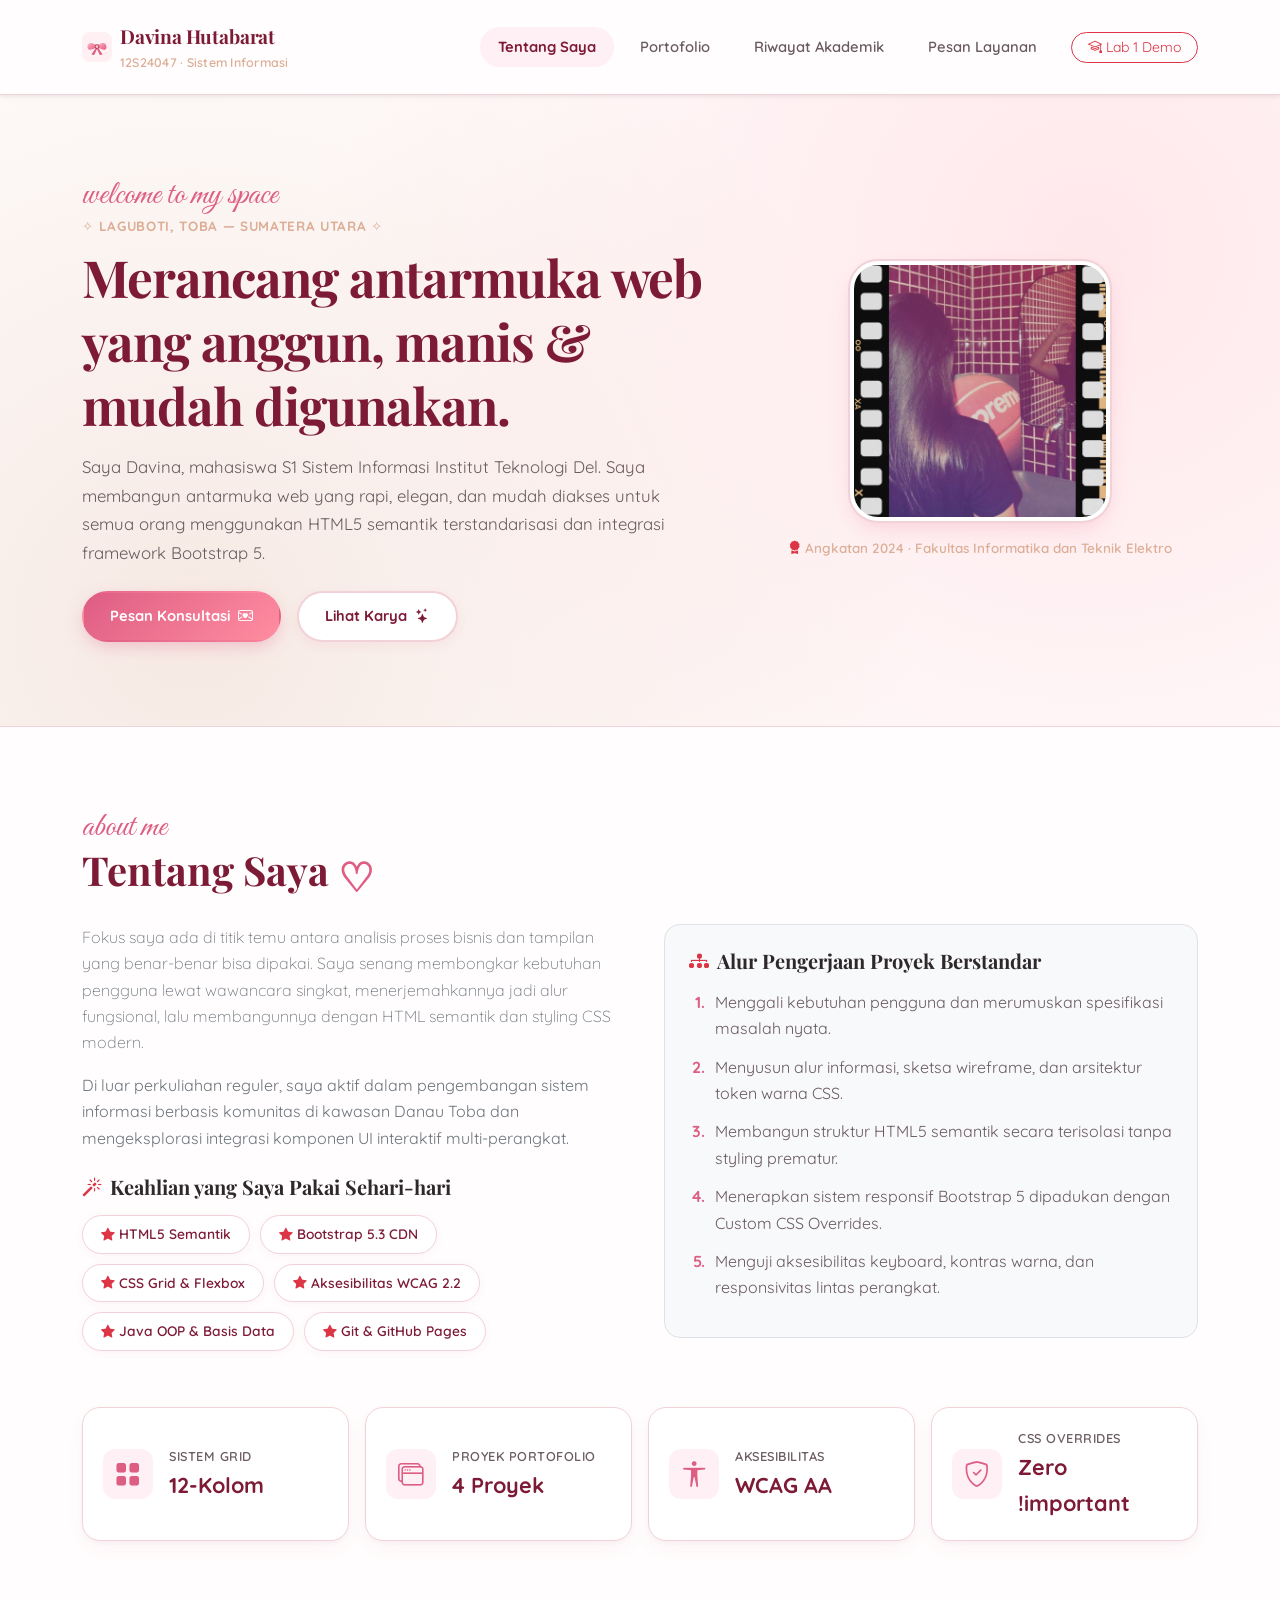
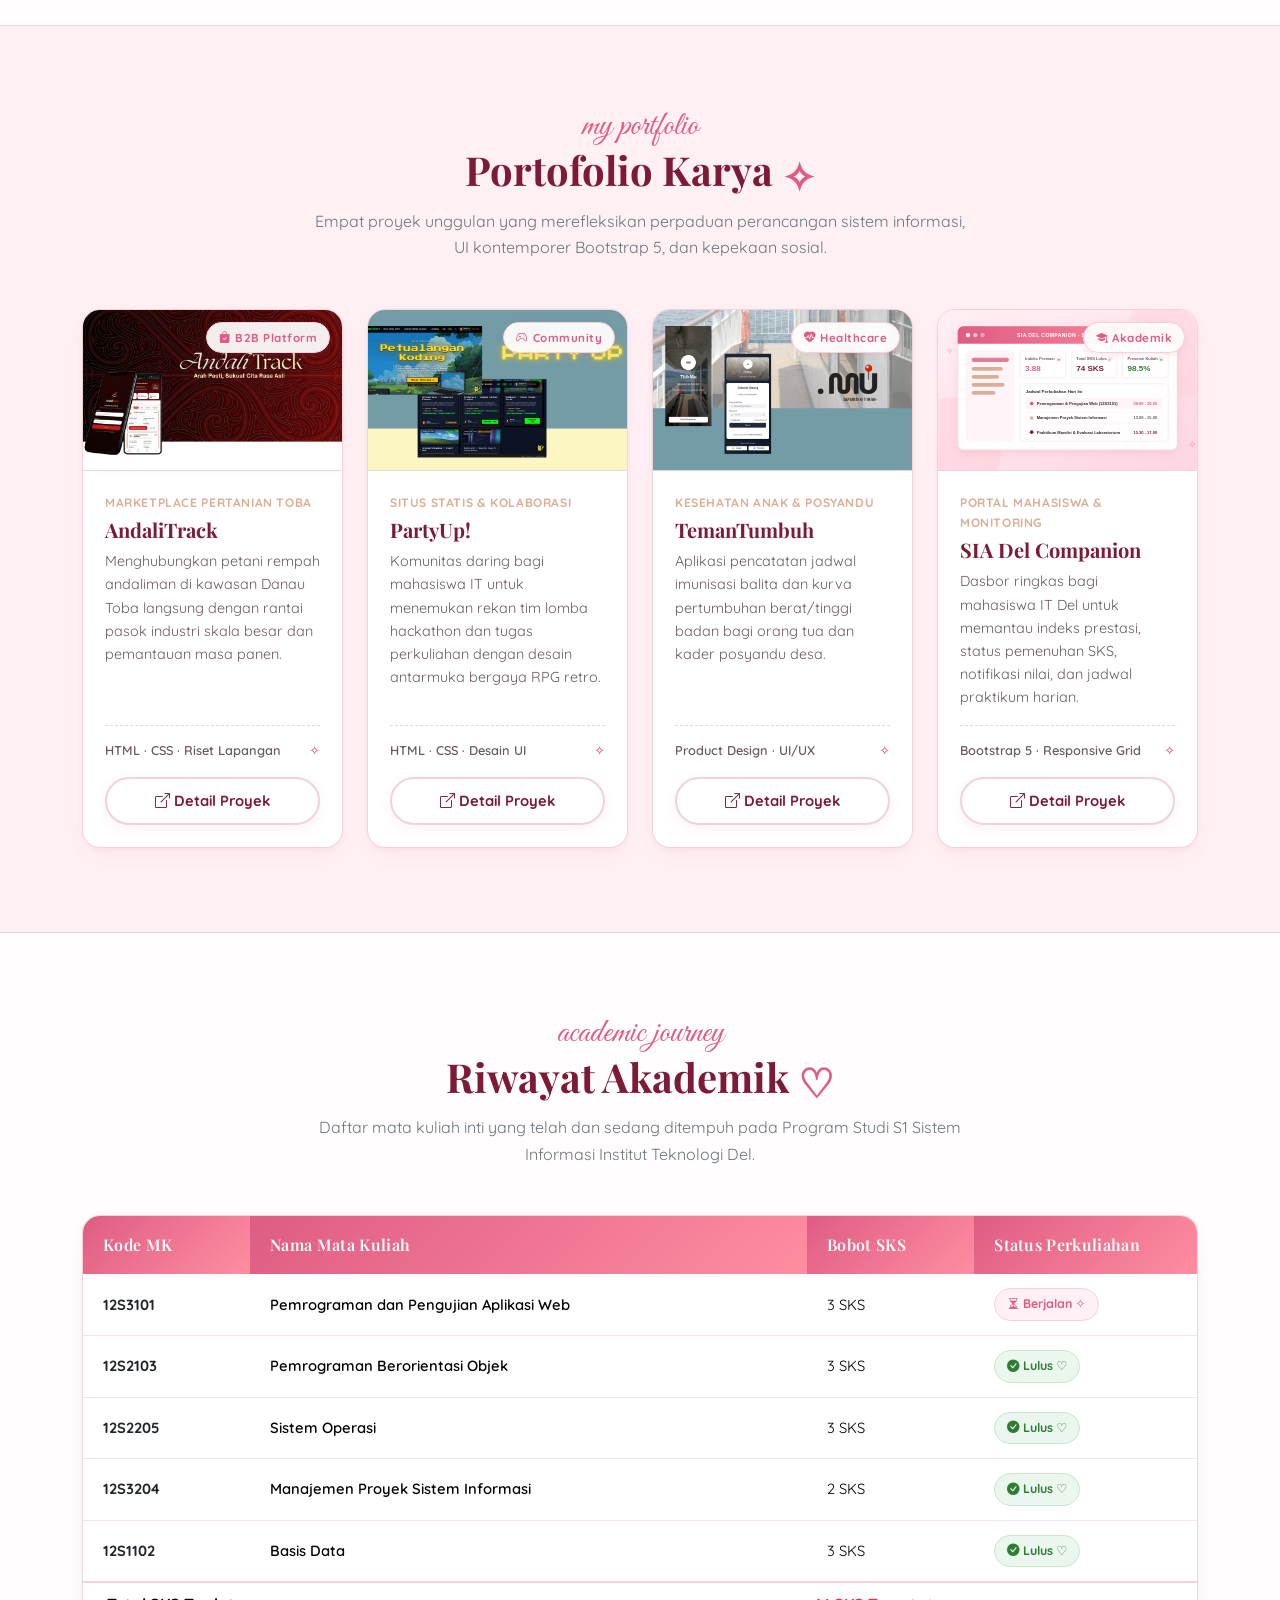
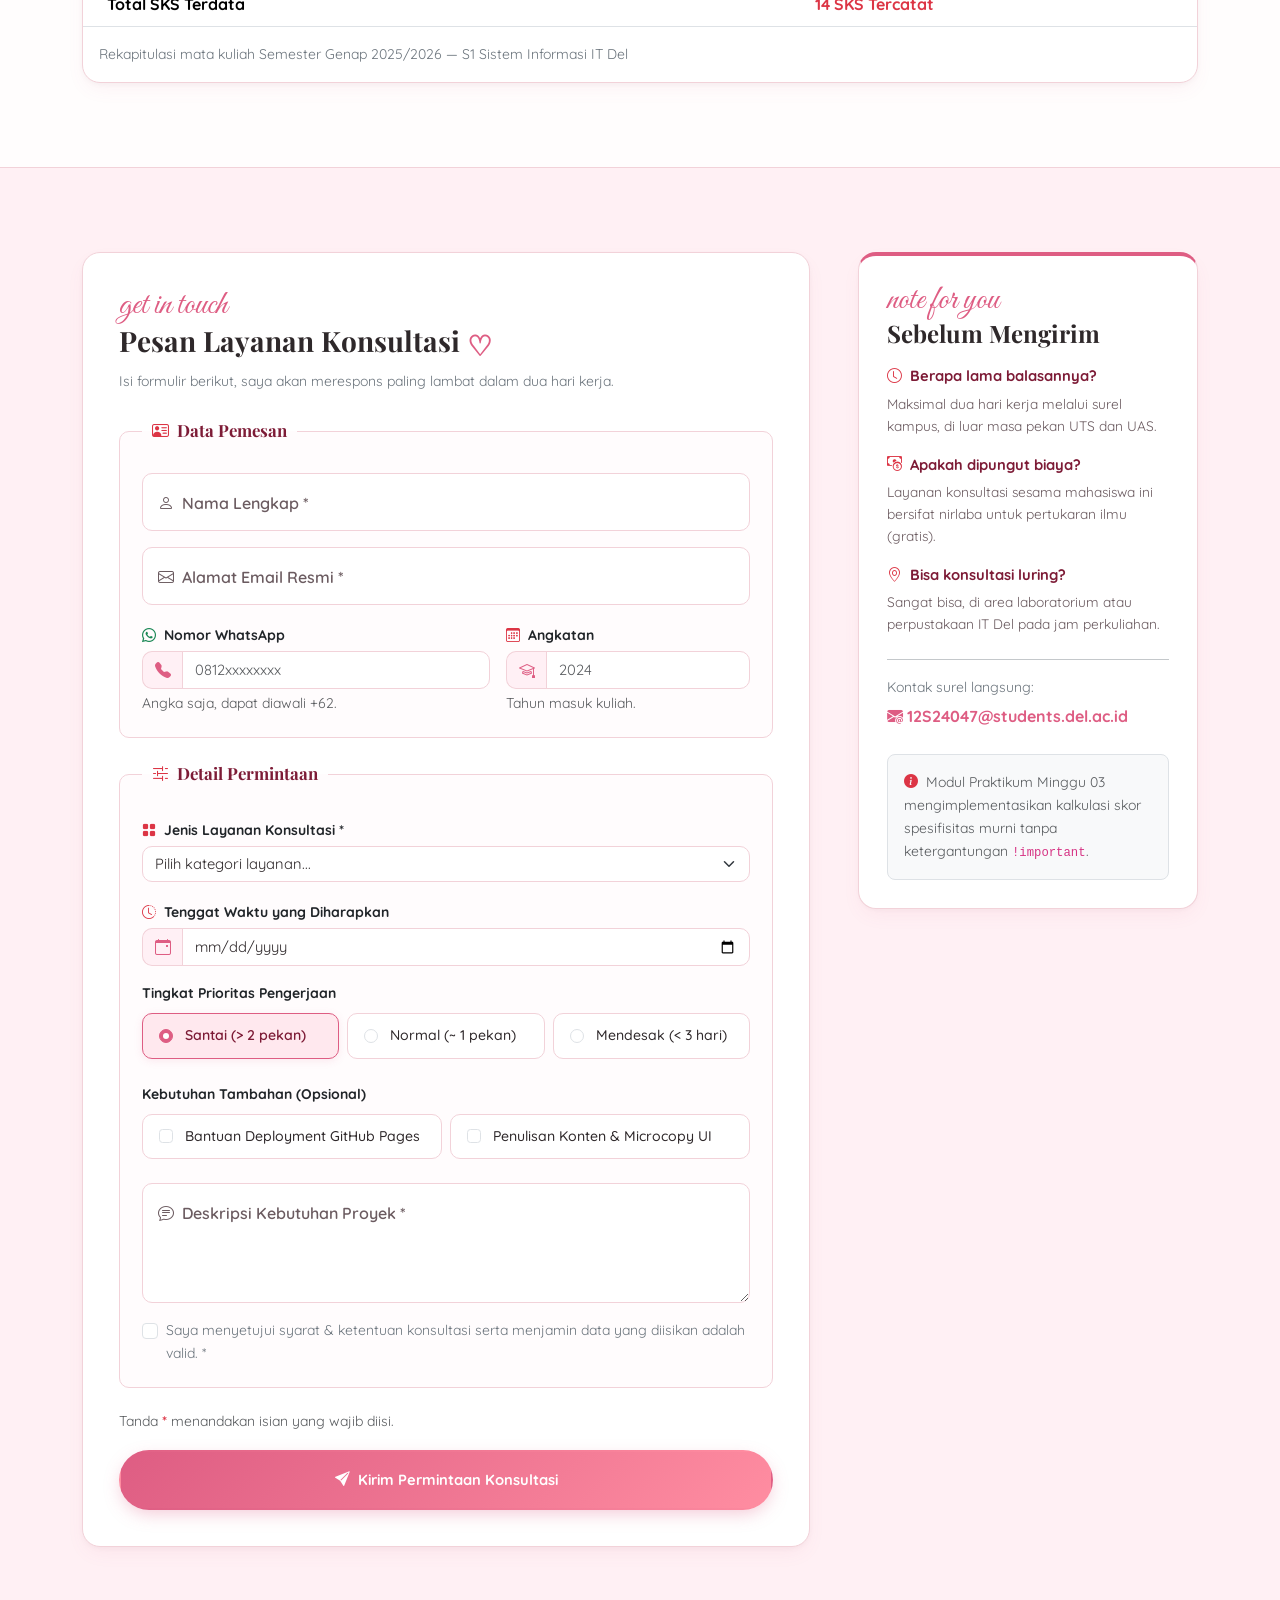
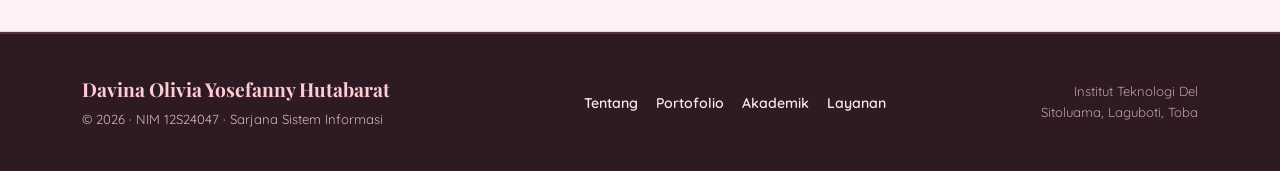
==== index.html @ fd85eb51 "feat(week3): refactor portfolio to bootstrap 5 grid and modern components" ====
<!DOCTYPE html>
<html lang="id">
<head>
  <meta charset="UTF-8">
  <meta name="viewport" content="width=device-width, initial-scale=1.0">
  <meta name="description" content="Portofolio akademik dan layanan konsultasi web Davina Olivia Yosefanny Hutabarat, mahasiswa S1 Sistem Informasi Institut Teknologi Del.">
  <title>Davina Hutabarat — Portofolio Sistem Informasi IT Del</title>
  
  <!-- Favicon -->
  <link rel="icon" type="image/svg+xml" href="assets/pita.svg">
  
  <!-- Google Fonts: Great Vibes, Playfair Display, Quicksand -->
  <link rel="preconnect" href="https://fonts.googleapis.com">
  <link rel="preconnect" href="https://fonts.gstatic.com" crossorigin>
  <link href="https://fonts.googleapis.com/css2?family=Great+Vibes&family=Playfair+Display:ital,wght@0,400..800;1,400..800&family=Quicksand:wght@400;500;600;700&display=swap" rel="stylesheet">
  
  <!-- 1. Bootstrap 5.3.3 CDN CSS (Fondasi Framework) -->
  <link href="https://cdn.jsdelivr.net/npm/bootstrap@5.3.3/dist/css/bootstrap.min.css" rel="stylesheet" integrity="sha384-QWTKZyjpPEjISv5WaRU9OFeRpok6YctnYmDr5pNlyT2bRjXh0JMhjY6hW+ALEwIH" crossorigin="anonymous">
  
  <!-- 2. Bootstrap Icons v1.11.3 CDN -->
  <link rel="stylesheet" href="https://cdn.jsdelivr.net/npm/bootstrap-icons@1.11.3/font/bootstrap-icons.min.css">
  
  <!-- 3. Custom CSS Overrides (Dimuat SETELAH Bootstrap sesuai spesifikasi teknis) -->
  <link rel="stylesheet" href="custom-style.css">
</head>

<body>
  <!-- Aksesibilitas: Skip to Content -->
  <a class="skip-link" href="#konten">Lompat ke konten utama</a>

  <!-- =========================================================
       HEADER + RESPONSIVE NAVBAR DENGAN TOGGLE COLLAPSE HAMBURGER
       ========================================================= -->
  <header class="sticky-top">
    <nav class="navbar navbar-expand-lg custom-navbar shadow-sm py-2 py-lg-3" aria-label="Navigasi utama">
      <div class="container">
        <!-- Brand Identity -->
        <a class="navbar-brand d-flex align-items-center gap-2" href="#konten">
          <img src="assets/pita.svg" alt="Pita logo" width="30" height="30" class="d-inline-block align-text-top">
          <span class="brand-text">
            <strong class="brand-title d-block">Davina Hutabarat</strong>
            <span class="brand-subtitle d-block">12S24047 · Sistem Informasi</span>
          </span>
        </a>

        <!-- Hamburger Toggle Button -->
        <button class="navbar-toggler custom-toggler border-0" type="button" 
                data-bs-toggle="collapse" data-bs-target="#mainNavbar" 
                aria-controls="mainNavbar" aria-expanded="false" 
                aria-label="Toggle navigasi menu">
          <span class="navbar-toggler-icon"></span>
        </button>

        <!-- Collapsible Menu -->
        <div class="collapse navbar-collapse" id="mainNavbar">
          <ul class="navbar-nav ms-auto gap-1 gap-lg-2 align-items-lg-center mt-3 mt-lg-0">
            <li class="nav-item">
              <a class="nav-link active" href="#tentang"><i class="bi bi-person-heart me-1 d-lg-none"></i>Tentang Saya</a>
            </li>
            <li class="nav-item">
              <a class="nav-link" href="#portofolio"><i class="bi bi-collection me-1 d-lg-none"></i>Portofolio</a>
            </li>
            <li class="nav-item">
              <a class="nav-link" href="#akademik"><i class="bi bi-journal-bookmark me-1 d-lg-none"></i>Riwayat Akademik</a>
            </li>
            <li class="nav-item">
              <a class="nav-link" href="#layanan"><i class="bi bi-chat-heart me-1 d-lg-none"></i>Pesan Layanan</a>
            </li>
            <li class="nav-item ms-lg-2 mt-2 mt-lg-0">
              <a class="btn btn-sm btn-outline-danger rounded-pill px-3" href="lab1_specificity.html">
                <i class="bi bi-mortarboard me-1"></i>Lab 1 Demo
              </a>
            </li>
          </ul>
        </div>
      </div>
    </nav>
  </header>

  <!-- Konten Utama Semantik -->
  <main id="konten">

    <!-- =========================================================
         HERO SECTION: MULTI-KOLOM RESPONSIF 12-KOLOM
         ========================================================= -->
    <section class="hero-section" aria-labelledby="hero-judul">
      <div class="container">
        <div class="row align-items-center g-4 g-lg-5">
          <!-- Kolom Teks Hero (7 Kolom Desktop) -->
          <div class="col-lg-7 order-2 order-lg-1">
            <div class="hero-kicker-wrap mb-2">
              <span class="section-script-kicker">welcome to my space</span>
              <p class="hero-kicker mb-0">✧ Laguboti, Toba — Sumatera Utara ✧</p>
            </div>
            <h1 id="hero-judul" class="hero-headline mt-2 mb-3">
              Merancang antarmuka web yang anggun, manis &amp; mudah digunakan.
            </h1>
            <p class="hero-lede mb-4">
              Saya Davina, mahasiswa S1 Sistem Informasi Institut Teknologi Del. Saya membangun antarmuka web yang rapi, elegan, dan mudah diakses untuk semua orang menggunakan HTML5 semantik terstandarisasi dan integrasi framework Bootstrap 5.
            </p>
            <div class="d-flex flex-wrap gap-3">
              <a class="btn-primary-custom" href="#layanan">
                <span>Pesan Konsultasi</span>
                <i class="bi bi-envelope-heart ms-2"></i>
              </a>
              <a class="btn-outline-custom" href="#portofolio">
                <span>Lihat Karya</span>
                <i class="bi bi-stars ms-2"></i>
              </a>
            </div>
          </div>

          <!-- Kolom Foto Profil Hero (5 Kolom Desktop) -->
          <div class="col-lg-5 order-1 order-lg-2 text-center">
            <figure class="hero-avatar-wrapper mb-0">
              <img src="assets/Foto-Profil.png" alt="Foto profil Davina Olivia Yosefanny Hutabarat" class="hero-avatar-img img-fluid" width="260" height="260">
              <figcaption class="hero-avatar-caption mt-3">
                <i class="bi bi-award-fill me-1 text-danger"></i>Angkatan 2024 · Fakultas Informatika dan Teknik Elektro
              </figcaption>
            </figure>
          </div>
        </div>
      </div>
    </section>

    <!-- =========================================================
         SECTION 1: TENTANG SAYA + METRIC CARDS LAB 1
         ========================================================= -->
    <section id="tentang" class="section-padding" aria-labelledby="judul-tentang">
      <div class="container">
        <div class="section-intro mb-4">
          <span class="section-script-kicker">about me</span>
          <h2 id="judul-tentang" class="display-6 fw-bold">Tentang Saya <span class="heart-accent" aria-hidden="true">♡</span></h2>
        </div>

        <div class="row g-4 g-lg-5">
          <div class="col-lg-6">
            <p class="lead fs-6 text-secondary mb-3">
              Fokus saya ada di titik temu antara analisis proses bisnis dan tampilan yang benar-benar bisa dipakai. Saya senang membongkar kebutuhan pengguna lewat wawancara singkat, menerjemahkannya jadi alur fungsional, lalu membangunnya dengan HTML semantik dan styling CSS modern.
            </p>
            <p class="text-secondary mb-4">
              Di luar perkuliahan reguler, saya aktif dalam pengembangan sistem informasi berbasis komunitas di kawasan Danau Toba dan mengeksplorasi integrasi komponen UI interaktif multi-perangkat.
            </p>

            <h3 class="h5 fw-bold mb-3"><i class="bi bi-magic me-2 text-danger"></i>Keahlian yang Saya Pakai Sehari-hari</h3>
            <ul class="skills-list">
              <li><i class="bi bi-star-fill me-1 text-danger"></i>HTML5 Semantik</li>
              <li><i class="bi bi-star-fill me-1 text-danger"></i>Bootstrap 5.3 CDN</li>
              <li><i class="bi bi-star-fill me-1 text-danger"></i>CSS Grid &amp; Flexbox</li>
              <li><i class="bi bi-star-fill me-1 text-danger"></i>Aksesibilitas WCAG 2.2</li>
              <li><i class="bi bi-star-fill me-1 text-danger"></i>Java OOP &amp; Basis Data</li>
              <li><i class="bi bi-star-fill me-1 text-danger"></i>Git &amp; GitHub Pages</li>
            </ul>
          </div>

          <div class="col-lg-6">
            <div class="p-4 rounded-4 bg-light border">
              <h3 class="h5 fw-bold mb-3"><i class="bi bi-diagram-3-fill me-2 text-danger"></i>Alur Pengerjaan Proyek Berstandar</h3>
              <ol class="workflow-list mb-0">
                <li>Menggali kebutuhan pengguna dan merumuskan spesifikasi masalah nyata.</li>
                <li>Menyusun alur informasi, sketsa wireframe, dan arsitektur token warna CSS.</li>
                <li>Membangun struktur HTML5 semantik secara terisolasi tanpa styling prematur.</li>
                <li>Menerapkan sistem responsif Bootstrap 5 dipadukan dengan Custom CSS Overrides.</li>
                <li>Menguji aksesibilitas keyboard, kontras warna, dan responsivitas lintas perangkat.</li>
              </ol>
            </div>
          </div>
        </div>

        <!-- Metric Cards (Hands-on Lab 1: Pseudo-Element ::before & CSS Variables) -->
        <div class="row row-cols-1 row-cols-sm-2 row-cols-lg-4 g-3 mt-4">
          <div class="col">
            <div class="metric-card-box">
              <div class="metric-icon-wrap"><i class="bi bi-grid-fill"></i></div>
              <div class="metric-card-content">
                <span class="metric-card-label">Sistem Grid</span>
                <strong class="metric-card-value">12-Kolom</strong>
              </div>
            </div>
          </div>
          <div class="col">
            <div class="metric-card-box">
              <div class="metric-icon-wrap"><i class="bi bi-window-stack"></i></div>
              <div class="metric-card-content">
                <span class="metric-card-label">Proyek Portofolio</span>
                <strong class="metric-card-value">4 Proyek</strong>
              </div>
            </div>
          </div>
          <div class="col">
            <div class="metric-card-box">
              <div class="metric-icon-wrap"><i class="bi bi-universal-access"></i></div>
              <div class="metric-card-content">
                <span class="metric-card-label">Aksesibilitas</span>
                <strong class="metric-card-value">WCAG AA</strong>
              </div>
            </div>
          </div>
          <div class="col">
            <div class="metric-card-box">
              <div class="metric-icon-wrap"><i class="bi bi-shield-check"></i></div>
              <div class="metric-card-content">
                <span class="metric-card-label">CSS Overrides</span>
                <strong class="metric-card-value">Zero !important</strong>
              </div>
            </div>
          </div>
        </div>

      </div>
    </section>

    <!-- =========================================================
         SECTION 2: GRID PORTOFOLIO RESPONSIF (4 KARTU + MODAL DIALOG)
         Grid: row-cols-1 row-cols-md-2 row-cols-lg-3 g-4 (ditambah row-cols-xl-4)
         ========================================================= -->
    <section id="portofolio" class="section-padding bg-alt-section" aria-labelledby="judul-portofolio">
      <div class="container">
        <div class="section-intro text-center mb-5">
          <span class="section-script-kicker">my portfolio</span>
          <h2 id="judul-portofolio" class="display-6 fw-bold">Portofolio Karya <span class="sparkle-accent" aria-hidden="true">✧</span></h2>
          <p class="text-secondary mx-auto" style="max-width: 650px;">
            Empat proyek unggulan yang merefleksikan perpaduan perancangan sistem informasi, UI kontemporer Bootstrap 5, dan kepekaan sosial.
          </p>
        </div>

        <!-- Grid Responsif 4 Kartu Proyek -->
        <div class="row row-cols-1 row-cols-md-2 row-cols-lg-3 row-cols-xl-4 g-4">
          
          <!-- Kartu 1: AndaliTrack -->
          <article class="col">
            <div class="card portfolio-card h-100">
              <div class="portfolio-img-wrap">
                <img src="assets/proyek-andalitrack.jpg" class="card-img-top" alt="Tangkapan layar antarmuka AndaliTrack">
                <span class="portfolio-badge"><i class="bi bi-bag-check-fill me-1"></i>B2B Platform</span>
              </div>
              <div class="card-body">
                <p class="portfolio-kicker">Marketplace Pertanian Toba</p>
                <h3 class="card-title">AndaliTrack</h3>
                <p class="card-text">
                  Menghubungkan petani rempah andaliman di kawasan Danau Toba langsung dengan rantai pasok industri skala besar dan pemantauan masa panen.
                </p>
                <div class="portfolio-meta">
                  <span>HTML · CSS · Riset Lapangan</span>
                  <span class="text-danger">✧</span>
                </div>
                <button type="button" class="btn btn-sm btn-outline-custom w-100 mt-3" data-bs-toggle="modal" data-bs-target="#modalProyek1">
                  <i class="bi bi-box-arrow-up-right me-1"></i>Detail Proyek
                </button>
              </div>
            </div>
          </article>

          <!-- Kartu 2: PartyUp! -->
          <article class="col">
            <div class="card portfolio-card h-100">
              <div class="portfolio-img-wrap">
                <img src="assets/proyek-partyup.jpg" class="card-img-top" alt="Tangkapan layar antarmuka PartyUp!">
                <span class="portfolio-badge"><i class="bi bi-controller me-1"></i>Community</span>
              </div>
              <div class="card-body">
                <p class="portfolio-kicker">Situs Statis &amp; Kolaborasi</p>
                <h3 class="card-title">PartyUp!</h3>
                <p class="card-text">
                  Komunitas daring bagi mahasiswa IT untuk menemukan rekan tim lomba hackathon dan tugas perkuliahan dengan desain antarmuka bergaya RPG retro.
                </p>
                <div class="portfolio-meta">
                  <span>HTML · CSS · Desain UI</span>
                  <span class="text-danger">✧</span>
                </div>
                <button type="button" class="btn btn-sm btn-outline-custom w-100 mt-3" data-bs-toggle="modal" data-bs-target="#modalProyek2">
                  <i class="bi bi-box-arrow-up-right me-1"></i>Detail Proyek
                </button>
              </div>
            </div>
          </article>

          <!-- Kartu 3: TemanTumbuh -->
          <article class="col">
            <div class="card portfolio-card h-100">
              <div class="portfolio-img-wrap">
                <img src="assets/ProyekTitikMu.png" class="card-img-top" alt="Tangkapan layar antarmuka TemanTumbuh">
                <span class="portfolio-badge"><i class="bi bi-heart-pulse-fill me-1"></i>Healthcare</span>
              </div>
              <div class="card-body">
                <p class="portfolio-kicker">Kesehatan Anak &amp; Posyandu</p>
                <h3 class="card-title">TemanTumbuh</h3>
                <p class="card-text">
                  Aplikasi pencatatan jadwal imunisasi balita dan kurva pertumbuhan berat/tinggi badan bagi orang tua dan kader posyandu desa.
                </p>
                <div class="portfolio-meta">
                  <span>Product Design · UI/UX</span>
                  <span class="text-danger">✧</span>
                </div>
                <button type="button" class="btn btn-sm btn-outline-custom w-100 mt-3" data-bs-toggle="modal" data-bs-target="#modalProyek3">
                  <i class="bi bi-box-arrow-up-right me-1"></i>Detail Proyek
                </button>
              </div>
            </div>
          </article>

          <!-- Kartu 4: SIA Del Companion (Proyek Baru Memenuhi Syarat Minimal 4 Kartu) -->
          <article class="col">
            <div class="card portfolio-card h-100">
              <div class="portfolio-img-wrap">
                <img src="assets/proyek-siadel.svg" class="card-img-top" alt="Tangkapan layar antarmuka SIA Del Companion">
                <span class="portfolio-badge"><i class="bi bi-mortarboard-fill me-1"></i>Akademik</span>
              </div>
              <div class="card-body">
                <p class="portfolio-kicker">Portal Mahasiswa &amp; Monitoring</p>
                <h3 class="card-title">SIA Del Companion</h3>
                <p class="card-text">
                  Dasbor ringkas bagi mahasiswa IT Del untuk memantau indeks prestasi, status pemenuhan SKS, notifikasi nilai, dan jadwal praktikum harian.
                </p>
                <div class="portfolio-meta">
                  <span>Bootstrap 5 · Responsive Grid</span>
                  <span class="text-danger">✧</span>
                </div>
                <button type="button" class="btn btn-sm btn-outline-custom w-100 mt-3" data-bs-toggle="modal" data-bs-target="#modalProyek4">
                  <i class="bi bi-box-arrow-up-right me-1"></i>Detail Proyek
                </button>
              </div>
            </div>
          </article>

        </div>
      </div>
    </section>

    <!-- =========================================================
         SECTION 3: RIWAYAT AKADEMIK (TABEL SEMANTIK)
         ========================================================= -->
    <section id="akademik" class="section-padding" aria-labelledby="judul-akademik">
      <div class="container">
        <div class="section-intro text-center mb-5">
          <span class="section-script-kicker">academic journey</span>
          <h2 id="judul-akademik" class="display-6 fw-bold">Riwayat Akademik <span class="heart-accent" aria-hidden="true">♡</span></h2>
          <p class="text-secondary mx-auto" style="max-width: 650px;">
            Daftar mata kuliah inti yang telah dan sedang ditempuh pada Program Studi S1 Sistem Informasi Institut Teknologi Del.
          </p>
        </div>

        <div class="table-responsive table-custom-card">
          <table class="table table-hover align-middle">
            <caption class="p-3 text-secondary small">Rekapitulasi mata kuliah Semester Genap 2025/2026 — S1 Sistem Informasi IT Del</caption>
            <thead>
              <tr>
                <th scope="col" style="width: 15%;">Kode MK</th>
                <th scope="col" style="width: 50%;">Nama Mata Kuliah</th>
                <th scope="col" style="width: 15%;">Bobot SKS</th>
                <th scope="col" style="width: 20%;">Status Perkuliahan</th>
              </tr>
            </thead>
            <tbody>
              <tr>
                <th scope="row" class="fw-bold text-dark">12S3101</th>
                <td class="fw-semibold">Pemrograman dan Pengujian Aplikasi Web</td>
                <td>3 SKS</td>
                <td><span class="badge-status badge-status-jalan"><i class="bi bi-hourglass-split me-1"></i>Berjalan ✧</span></td>
              </tr>
              <tr>
                <th scope="row" class="fw-bold text-dark">12S2103</th>
                <td class="fw-semibold">Pemrograman Berorientasi Objek</td>
                <td>3 SKS</td>
                <td><span class="badge-status badge-status-lulus"><i class="bi bi-check-circle-fill me-1"></i>Lulus ♡</span></td>
              </tr>
              <tr>
                <th scope="row" class="fw-bold text-dark">12S2205</th>
                <td class="fw-semibold">Sistem Operasi</td>
                <td>3 SKS</td>
                <td><span class="badge-status badge-status-lulus"><i class="bi bi-check-circle-fill me-1"></i>Lulus ♡</span></td>
              </tr>
              <tr>
                <th scope="row" class="fw-bold text-dark">12S3204</th>
                <td class="fw-semibold">Manajemen Proyek Sistem Informasi</td>
                <td>2 SKS</td>
                <td><span class="badge-status badge-status-lulus"><i class="bi bi-check-circle-fill me-1"></i>Lulus ♡</span></td>
              </tr>
              <tr>
                <th scope="row" class="fw-bold text-dark">12S1102</th>
                <td class="fw-semibold">Basis Data</td>
                <td>3 SKS</td>
                <td><span class="badge-status badge-status-lulus"><i class="bi bi-check-circle-fill me-1"></i>Lulus ♡</span></td>
              </tr>
            </tbody>
            <tfoot>
              <tr>
                <th scope="row" colspan="2" class="ps-4">Total SKS Terdata</th>
                <td colspan="2" class="fw-bold text-danger">14 SKS Tercatat</td>
              </tr>
            </tfoot>
          </table>
        </div>
      </div>
    </section>

    <!-- =========================================================
         SECTION 4: MODERNISASI FORMULIR LAYANAN (FLOATING LABELS & VALIDASI)
         ========================================================= -->
    <section id="layanan" class="section-padding bg-alt-section" aria-labelledby="judul-layanan">
      <div class="container">
        <div class="row g-4 g-lg-5">
          
          <!-- Kolom Formulir Utama (8 Kolom Desktop) -->
          <div class="col-lg-8">
            <form class="needs-validation form-card" novalidate id="formKonsultasi" action="#" method="POST">
              <div class="form-header-cute mb-4">
                <span class="section-script-kicker">get in touch</span>
                <h2 id="judul-layanan" class="h3 fw-bold mb-2">Pesan Layanan Konsultasi <span class="heart-accent" aria-hidden="true">♡</span></h2>
                <p class="text-secondary small mb-0">Isi formulir berikut, saya akan merespons paling lambat dalam dua hari kerja.</p>
              </div>

              <!-- Fieldset 1: Data Identitas Pemesan -->
              <fieldset class="custom-fieldset">
                <legend><i class="bi bi-person-vcard me-2 text-danger"></i>Data Pemesan</legend>

                <!-- 1. Floating Label: Nama Lengkap -->
                <div class="form-floating mb-3">
                  <input type="text" class="form-control" id="floatingNama" placeholder="Ruth Sianipar" required>
                  <label for="floatingNama"><i class="bi bi-person me-1"></i> Nama Lengkap *</label>
                  <div class="valid-feedback"><i class="bi bi-check-circle me-1"></i>Nama lengkap valid.</div>
                  <div class="invalid-feedback"><i class="bi bi-exclamation-circle me-1"></i>Nama lengkap wajib diisi sesuai kartu identitas.</div>
                </div>

                <!-- 2. Floating Label: Email Resmi Kampus -->
                <div class="form-floating mb-3">
                  <input type="email" class="form-control" id="floatingEmail" placeholder="nama@students.del.ac.id" required>
                  <label for="floatingEmail"><i class="bi bi-envelope me-1"></i> Alamat Email Resmi *</label>
                  <div class="valid-feedback"><i class="bi bi-check-circle me-1"></i>Format email valid.</div>
                  <div class="invalid-feedback"><i class="bi bi-exclamation-circle me-1"></i>Alamat email valid wajib disertakan.</div>
                </div>

                <!-- Input Groups Berikon: Nomor WhatsApp & Angkatan -->
                <div class="row g-3 mb-2">
                  <div class="col-md-7">
                    <label for="inputTelepon" class="form-label fw-bold small text-dark mb-1">
                      <i class="bi bi-whatsapp me-1 text-success"></i> Nomor WhatsApp
                    </label>
                    <div class="input-group">
                      <span class="input-group-text"><i class="bi bi-telephone-fill"></i></span>
                      <input type="tel" class="form-control" id="inputTelepon" pattern="[0-9+ ]{9,16}" placeholder="0812xxxxxxxx" aria-describedby="telepon-bantuan">
                    </div>
                    <small id="telepon-bantuan" class="form-text text-muted">Angka saja, dapat diawali +62.</small>
                  </div>

                  <div class="col-md-5">
                    <label for="inputAngkatan" class="form-label fw-bold small text-dark mb-1">
                      <i class="bi bi-calendar3 me-1 text-danger"></i> Angkatan
                    </label>
                    <div class="input-group">
                      <span class="input-group-text"><i class="bi bi-mortarboard"></i></span>
                      <input type="number" class="form-control" id="inputAngkatan" min="2018" max="2030" step="1" placeholder="2024">
                    </div>
                    <small class="form-text text-muted">Tahun masuk kuliah.</small>
                  </div>
                </div>
              </fieldset>

              <!-- Fieldset 2: Detail Permintaan Layanan -->
              <fieldset class="custom-fieldset">
                <legend><i class="bi bi-sliders2 me-2 text-danger"></i>Detail Permintaan</legend>

                <!-- Select Category -->
                <div class="mb-3">
                  <label for="selectJenis" class="form-label fw-bold small text-dark mb-1">
                    <i class="bi bi-grid-fill me-1 text-danger"></i> Jenis Layanan Konsultasi *
                  </label>
                  <select class="form-select" id="selectJenis" required>
                    <option value="" disabled selected>Pilih kategori layanan...</option>
                    <option value="portofolio">Perancangan Halaman Portofolio &amp; Personal Branding</option>
                    <option value="formulir">Modernisasi Formulir Web &amp; Visual Feedback</option>
                    <option value="audit">Audit Aksesibilitas (WCAG) &amp; Responsivitas Multi-device</option>
                    <option value="pendampingan">Pendampingan Tugas Praktikum Pemrograman Web</option>
                  </select>
                  <div class="valid-feedback"><i class="bi bi-check-circle me-1"></i>Kategori layanan telah dipilih.</div>
                  <div class="invalid-feedback"><i class="bi bi-exclamation-circle me-1"></i>Silakan tentukan jenis layanan yang Anda butuhkan.</div>
                </div>

                <!-- Input Group: Tenggat Waktu -->
                <div class="mb-3">
                  <label for="inputTenggat" class="form-label fw-bold small text-dark mb-1">
                    <i class="bi bi-clock-history me-1 text-danger"></i> Tenggat Waktu yang Diharapkan
                  </label>
                  <div class="input-group">
                    <span class="input-group-text"><i class="bi bi-calendar-event"></i></span>
                    <input type="date" class="form-control" id="inputTenggat">
                  </div>
                </div>

                <!-- Radio Buttons: Prioritas -->
                <div class="mb-3">
                  <span class="form-label fw-bold small text-dark d-block mb-2">Tingkat Prioritas Pengerjaan</span>
                  <div class="row g-2">
                    <div class="col-sm-4">
                      <label class="choice-card-item">
                        <input class="form-check-input mt-0" type="radio" name="prioritas" value="santai" checked>
                        <span>Santai (&gt; 2 pekan)</span>
                      </label>
                    </div>
                    <div class="col-sm-4">
                      <label class="choice-card-item">
                        <input class="form-check-input mt-0" type="radio" name="prioritas" value="normal">
                        <span>Normal (~ 1 pekan)</span>
                      </label>
                    </div>
                    <div class="col-sm-4">
                      <label class="choice-card-item">
                        <input class="form-check-input mt-0" type="radio" name="prioritas" value="mendesak">
                        <span>Mendesak (&lt; 3 hari)</span>
                      </label>
                    </div>
                  </div>
                </div>

                <!-- Checkboxes: Kebutuhan Tambahan -->
                <div class="mb-3">
                  <span class="form-label fw-bold small text-dark d-block mb-2">Kebutuhan Tambahan (Opsional)</span>
                  <div class="row g-2">
                    <div class="col-md-6">
                      <label class="choice-card-item">
                        <input class="form-check-input mt-0" type="checkbox" name="tambahan" value="deploy">
                        <span>Bantuan Deployment GitHub Pages</span>
                      </label>
                    </div>
                    <div class="col-md-6">
                      <label class="choice-card-item">
                        <input class="form-check-input mt-0" type="checkbox" name="tambahan" value="konten">
                        <span>Penulisan Konten &amp; Microcopy UI</span>
                      </label>
                    </div>
                  </div>
                </div>

                <!-- 3. Floating Label: Textarea Deskripsi Kebutuhan -->
                <div class="form-floating mb-3">
                  <textarea class="form-control" placeholder="Ceritakan deskripsi kebutuhan Anda" id="floatingPesan" style="height: 120px;" required></textarea>
                  <label for="floatingPesan"><i class="bi bi-chat-text me-1"></i> Deskripsi Kebutuhan Proyek *</label>
                  <div class="valid-feedback"><i class="bi bi-check-circle me-1"></i>Deskripsi kebutuhan sudah terisi.</div>
                  <div class="invalid-feedback"><i class="bi bi-exclamation-circle me-1"></i>Deskripsi kebutuhan wajib diisi agar dapat diestimasi.</div>
                </div>

                <!-- Checkbox Syarat & Ketentuan -->
                <div class="form-check mb-2">
                  <input class="form-check-input" type="checkbox" value="" id="checkSyarat" required>
                  <label class="form-check-label small text-secondary" for="checkSyarat">
                    Saya menyetujui syarat &amp; ketentuan konsultasi serta menjamin data yang diisikan adalah valid. *
                  </label>
                  <div class="invalid-feedback"><i class="bi bi-exclamation-circle me-1"></i>Anda wajib menyetujui syarat &amp; ketentuan sebelum mengirim.</div>
                </div>
              </fieldset>

              <p class="text-muted small mb-3">Tanda <span class="text-danger fw-bold">*</span> menandakan isian yang wajib diisi.</p>

              <button type="submit" class="btn-primary-custom w-100 py-3">
                <i class="bi bi-send-fill me-2"></i>Kirim Permintaan Konsultasi
              </button>
            </form>
          </div>

          <!-- Kolom Samping (Aside 4 Kolom Desktop) -->
          <div class="col-lg-4">
            <aside class="aside-memo" aria-labelledby="judul-samping">
              <span class="section-script-kicker">note for you</span>
              <h2 id="judul-samping" class="h4 fw-bold mb-3">Sebelum Mengirim</h2>

              <dl class="mb-4">
                <dt><i class="bi bi-clock me-1 text-danger"></i> Berapa lama balasannya?</dt>
                <dd>Maksimal dua hari kerja melalui surel kampus, di luar masa pekan UTS dan UAS.</dd>

                <dt><i class="bi bi-cash-coin me-1 text-danger"></i> Apakah dipungut biaya?</dt>
                <dd>Layanan konsultasi sesama mahasiswa ini bersifat nirlaba untuk pertukaran ilmu (gratis).</dd>

                <dt><i class="bi bi-geo-alt me-1 text-danger"></i> Bisa konsultasi luring?</dt>
                <dd>Sangat bisa, di area laboratorium atau perpustakaan IT Del pada jam perkuliahan.</dd>
              </dl>

              <div class="pt-3 border-top border-secondary-subtle">
                <p class="small text-secondary mb-1">Kontak surel langsung:</p>
                <a href="mailto:12S24047@students.del.ac.id" class="d-inline-flex align-items-center gap-1">
                  <i class="bi bi-envelope-at-fill"></i> 12S24047@students.del.ac.id
                </a>
              </div>

              <div class="mt-4 p-3 bg-light rounded-3 border">
                <p class="small text-muted mb-0">
                  <i class="bi bi-info-circle-fill text-danger me-1"></i>
                  Modul Praktikum Minggu 03 mengimplementasikan kalkulasi skor spesifisitas murni tanpa ketergantungan <code>!important</code>.
                </p>
              </div>
            </aside>
          </div>

        </div>
      </div>
    </section>

  </main>

  <!-- =========================================================
       BOOTSTRAP MODAL DIALOGS (4 MODAL DENGAN KONTEN BERBEDA)
       Memenuhi syarat: Terhubung ke Bootstrap Modal (.modal) detail proyek
       ========================================================= -->

  <!-- Modal 1: AndaliTrack -->
  <div class="modal fade custom-modal" id="modalProyek1" tabindex="-1" aria-labelledby="modalProyek1Label" aria-hidden="true">
    <div class="modal-dialog modal-dialog-centered modal-lg">
      <div class="modal-content">
        <div class="modal-header">
          <h1 class="modal-title fs-5" id="modalProyek1Label">
            <i class="bi bi-bag-check-fill text-danger me-2"></i>AndaliTrack — Marketplace B2B Petani Andaliman
          </h1>
          <button type="button" class="btn-close" data-bs-dismiss="modal" aria-label="Tutup modal"></button>
        </div>
        <div class="modal-body">
          <div class="row g-4 align-items-center">
            <div class="col-md-5">
              <img src="assets/proyek-andalitrack.jpg" alt="Antarmuka AndaliTrack" class="img-fluid rounded-3 border shadow-sm">
            </div>
            <div class="col-md-7">
              <h4 class="h6 fw-bold text-dark">Latar Belakang &amp; Solusi</h4>
              <p class="small text-secondary">
                Petani rempah andaliman di Toba sering menghadapi fluktuasi harga pasar yang ekstrem dan rantai tengkulak yang panjang. AndaliTrack memfasilitasi lelang hasil panen langsung ke pelaku industri F&amp;B skala besar.
              </p>
              <h4 class="h6 fw-bold text-dark mt-3">Fitur Kunci</h4>
              <ul class="small text-secondary ps-3 mb-3">
                <li>Pencatatan estimasi waktu panen andaliman secara realtime.</li>
                <li>Sistem penawaran harga transparan langsung dari petani.</li>
                <li>Desain ramah pembaca layar (WCAG 2.2 Level AA).</li>
              </ul>
              <h4 class="h6 fw-bold text-dark">Teknologi</h4>
              <span class="tech-badge-pill">HTML5 Semantik</span>
              <span class="tech-badge-pill">CSS Modern</span>
              <span class="tech-badge-pill">Field Research</span>
            </div>
          </div>
        </div>
        <div class="modal-footer">
          <button type="button" class="btn btn-sm btn-secondary rounded-pill px-3" data-bs-dismiss="modal">Tutup</button>
          <a href="#layanan" class="btn btn-sm btn-danger rounded-pill px-3" data-bs-dismiss="modal">Diskusikan Proyek Serupa</a>
        </div>
      </div>
    </div>
  </div>

  <!-- Modal 2: PartyUp! -->
  <div class="modal fade custom-modal" id="modalProyek2" tabindex="-1" aria-labelledby="modalProyek2Label" aria-hidden="true">
    <div class="modal-dialog modal-dialog-centered modal-lg">
      <div class="modal-content">
        <div class="modal-header">
          <h1 class="modal-title fs-5" id="modalProyek2Label">
            <i class="bi bi-controller text-danger me-2"></i>PartyUp! — Portal Kolaborasi Mahasiswa IT
          </h1>
          <button type="button" class="btn-close" data-bs-dismiss="modal" aria-label="Tutup modal"></button>
        </div>
        <div class="modal-body">
          <div class="row g-4 align-items-center">
            <div class="col-md-5">
              <img src="assets/proyek-partyup.jpg" alt="Antarmuka PartyUp!" class="img-fluid rounded-3 border shadow-sm">
            </div>
            <div class="col-md-7">
              <h4 class="h6 fw-bold text-dark">Latar Belakang &amp; Solusi</h4>
              <p class="small text-secondary">
                Mahasiswa seringkali kesulitan menemukan rekan tim dengan keahlian komplementer (seperti paduan developer dan UI designer) saat mengikuti kompetisi teknologi. PartyUp! menyajikan papan pencarian anggota tim dengan gaya 'adventurer party' ala RPG.
              </p>
              <h4 class="h6 fw-bold text-dark mt-3">Fitur Kunci</h4>
              <ul class="small text-secondary ps-3 mb-3">
                <li>Filter anggota tim berdasarkan role: Frontend, Backend, UI/UX.</li>
                <li>Profil keterampilan berbasis lencana visual.</li>
                <li>Layout kartu responsif CSS Grid dan Flexbox.</li>
              </ul>
              <h4 class="h6 fw-bold text-dark">Teknologi</h4>
              <span class="tech-badge-pill">CSS Grid</span>
              <span class="tech-badge-pill">Flexbox Layout</span>
              <span class="tech-badge-pill">Micro-interactions</span>
            </div>
          </div>
        </div>
        <div class="modal-footer">
          <button type="button" class="btn btn-sm btn-secondary rounded-pill px-3" data-bs-dismiss="modal">Tutup</button>
          <a href="#layanan" class="btn btn-sm btn-danger rounded-pill px-3" data-bs-dismiss="modal">Diskusikan Proyek Serupa</a>
        </div>
      </div>
    </div>
  </div>

  <!-- Modal 3: TemanTumbuh -->
  <div class="modal fade custom-modal" id="modalProyek3" tabindex="-1" aria-labelledby="modalProyek3Label" aria-hidden="true">
    <div class="modal-dialog modal-dialog-centered modal-lg">
      <div class="modal-content">
        <div class="modal-header">
          <h1 class="modal-title fs-5" id="modalProyek3Label">
            <i class="bi bi-heart-pulse-fill text-danger me-2"></i>TemanTumbuh — Pemantau Imunisasi &amp; Posyandu
          </h1>
          <button type="button" class="btn-close" data-bs-dismiss="modal" aria-label="Tutup modal"></button>
        </div>
        <div class="modal-body">
          <div class="row g-4 align-items-center">
            <div class="col-md-5">
              <img src="assets/ProyekTitikMu.png" alt="Antarmuka TemanTumbuh" class="img-fluid rounded-3 border shadow-sm">
            </div>
            <div class="col-md-7">
              <h4 class="h6 fw-bold text-dark">Latar Belakang &amp; Solusi</h4>
              <p class="small text-secondary">
                Buku KIA (Kesehatan Ibu dan Anak) fisik rentan hilang atau rusak, menyebabkan jadwal imunisasi balita terlewat. TemanTumbuh mendigitalkan jadwal vaksinasi dan pencatatan antropometri balita bagi kader posyandu.
              </p>
              <h4 class="h6 fw-bold text-dark mt-3">Fitur Kunci</h4>
              <ul class="small text-secondary ps-3 mb-3">
                <li>Kalender pengingat vaksinasi wajib usia 0 - 24 bulan.</li>
                <li>Visualisasi grafik persentil standar WHO.</li>
                <li>Desain formulir yang ramah digunakan di smartphone kader.</li>
              </ul>
              <h4 class="h6 fw-bold text-dark">Teknologi</h4>
              <span class="tech-badge-pill">UI/UX Research</span>
              <span class="tech-badge-pill">Mobile First</span>
              <span class="tech-badge-pill">Aksesibilitas</span>
            </div>
          </div>
        </div>
        <div class="modal-footer">
          <button type="button" class="btn btn-sm btn-secondary rounded-pill px-3" data-bs-dismiss="modal">Tutup</button>
          <a href="#layanan" class="btn btn-sm btn-danger rounded-pill px-3" data-bs-dismiss="modal">Diskusikan Proyek Serupa</a>
        </div>
      </div>
    </div>
  </div>

  <!-- Modal 4: SIA Del Companion -->
  <div class="modal fade custom-modal" id="modalProyek4" tabindex="-1" aria-labelledby="modalProyek4Label" aria-hidden="true">
    <div class="modal-dialog modal-dialog-centered modal-lg">
      <div class="modal-content">
        <div class="modal-header">
          <h1 class="modal-title fs-5" id="modalProyek4Label">
            <i class="bi bi-mortarboard-fill text-danger me-2"></i>SIA Del Companion — Dasbor Akademik Mahasiswa
          </h1>
          <button type="button" class="btn-close" data-bs-dismiss="modal" aria-label="Tutup modal"></button>
        </div>
        <div class="modal-body">
          <div class="row g-4 align-items-center">
            <div class="col-md-5">
              <img src="assets/proyek-siadel.svg" alt="Antarmuka SIA Del Companion" class="img-fluid rounded-3 border shadow-sm">
            </div>
            <div class="col-md-7">
              <h4 class="h6 fw-bold text-dark">Latar Belakang &amp; Solusi</h4>
              <p class="small text-secondary">
                Memberikan antarmuka pendamping yang intuitif dan responsif bagi mahasiswa IT Del dalam mengelola jadwal perkuliahan harian, mengecek riwayat nilai KHS, dan memastikan presensi kuliah di atas ambang batas 80%.
              </p>
              <h4 class="h6 fw-bold text-dark mt-3">Fitur Kunci</h4>
              <ul class="small text-secondary ps-3 mb-3">
                <li>Kartu metrik IPK dan total SKS dengan visual clean.</li>
                <li>Tabel jadwal kuliah harian adaptif terhadap layar smartphone.</li>
                <li>Integrasi penuh sistem grid 12-kolom Bootstrap 5.3.</li>
              </ul>
              <h4 class="h6 fw-bold text-dark">Teknologi</h4>
              <span class="tech-badge-pill">Bootstrap 5.3 CDN</span>
              <span class="tech-badge-pill">Bootstrap Icons</span>
              <span class="tech-badge-pill">Custom CSS Variables</span>
            </div>
          </div>
        </div>
        <div class="modal-footer">
          <button type="button" class="btn btn-sm btn-secondary rounded-pill px-3" data-bs-dismiss="modal">Tutup</button>
          <a href="#layanan" class="btn btn-sm btn-danger rounded-pill px-3" data-bs-dismiss="modal">Diskusikan Proyek Serupa</a>
        </div>
      </div>
    </div>
  </div>

  <!-- =========================================================
       FOOTER SEMANTIK
       ========================================================= -->
  <footer class="custom-footer">
    <div class="container">
      <div class="row align-items-center gy-3">
        <div class="col-md-5">
          <p class="footer-title mb-1">Davina Olivia Yosefanny Hutabarat</p>
          <p class="footer-copy mb-0">© 2026 · NIM 12S24047 · Sarjana Sistem Informasi</p>
        </div>
        <div class="col-md-4 text-md-center">
          <ul class="footer-nav justify-content-md-center">
            <li><a href="#tentang">Tentang</a></li>
            <li><a href="#portofolio">Portofolio</a></li>
            <li><a href="#akademik">Akademik</a></li>
            <li><a href="#layanan">Layanan</a></li>
          </ul>
        </div>
        <div class="col-md-3 text-md-end">
          <p class="footer-campus mb-0">Institut Teknologi Del<br>Sitoluama, Laguboti, Toba</p>
        </div>
      </div>
    </div>
  </footer>

  <!-- =========================================================
       SCRIPTS: BOOTSTRAP 5.3.3 JS BUNDLE & FORM VALIDATION HANDLER
       ========================================================= -->
  <script src="https://cdn.jsdelivr.net/npm/bootstrap@5.3.3/dist/js/bootstrap.bundle.min.js" integrity="sha384-YvpcrYf0tY3lHB60NNkmXc5s9fDVZLESaAA55NDzOxhy9GkcIdslK1eN7N6jIeHz" crossorigin="anonymous"></script>

  <!-- Skrip Standar Bootstrap 5 untuk Validasi Formulir Interaktif -->
  <script>
    (() => {
      'use strict';
      const forms = document.querySelectorAll('.needs-validation');
      Array.from(forms).forEach(form => {
        form.addEventListener('submit', event => {
          if (!form.checkValidity()) {
            event.preventDefault();
            event.stopPropagation();
          } else {
            event.preventDefault();
            alert('Terima kasih! Permintaan layanan konsultasi Anda telah berhasil dikirim. Davina akan membalas dalam waktu maksimal 2 hari kerja.');
            form.reset();
            form.classList.remove('was-validated');
            return;
          }
          form.classList.add('was-validated');
        }, false);
      });
    })();
  </script>
</body>
</html>
---- custom-style.css ----
/* ==========================================================================
   TUGAS PRAKTIKUM MINGGU 03: PEMROGRAMAN DAN PENGUJIAN WEB (12S3101)
   MODERNISASI & REFACTORING PERSONAL PORTFOLIO DENGAN BOOTSTRAP 5 & ADVANCED CSS
   Pengembang: Davina Olivia Yosefanny Hutabarat (NIM: 12S24047)
   Institut Teknologi Del
   ========================================================================== */

/* ==========================================================================
   1. CSS CUSTOM PROPERTIES (:root)
   Standardisasi tema warna (Coquette / Ballet-core Aesthetic), jarak & tipografi
   (Memenuhi syarat spesifikasi: minimal 6 variabel CSS pada :root)
   ========================================================================== */
:root {
  /* Palet Warna Primer & Aksen */
  --primary-brand:    #DE5D83; /* Cherry Rose */
  --primary-hover:    #B83256; /* Deep Rose Hover */
  --primary-subtle:   #FFF0F5; /* Soft Rose Wash */
  --accent-blush:     #FFB6C1; /* Baby Pink */
  --accent-dusty:     #DCAE96; /* Warm Dusty Rose */
  --accent-deep:      #7D1B36; /* Deep Wine / Maroon */

  /* Latar Belakang & Permukaan */
  --surface-bg:       #FFFFFF; /* Pure White Card / Container */
  --bg-page:          #FFFDFD; /* Warm Soft White Page */
  --bg-alt:           #FFF0F4; /* Light Blush Alternate Section */
  --border-subtle:    #F2D2D9; /* Soft Pink Border */
  --border-muted:     #FCE3E8; /* Ultra-light Divider */

  /* Tipografi & Warna Teks (WCAG 2.2 AA Compliant) */
  --text-main:        #2E282A; /* Dark Charcoal Plum */
  --text-muted:       #6B5B60; /* Soft Charcoal Plum */
  --text-light:       #FFFFFF;
  --font-title:       "Playfair Display", Georgia, serif;
  --font-script:      "Great Vibes", cursive;
  --font-body:        "Quicksand", system-ui, -apple-system, BlinkMacSystemFont, "Segoe UI", Roboto, sans-serif;

  /* Geometri & Radius */
  --card-radius:      18px;
  --radius-sm:        10px;
  --radius-pill:      999px;

  /* Sistem Bayangan (Elevations) */
  --shadow-lift:      0 12px 28px -6px rgba(222, 93, 131, 0.18), 0 4px 12px -2px rgba(255, 182, 193, 0.22);
  --shadow-card:      0 8px 20px -4px rgba(222, 93, 131, 0.08), 0 2px 6px -1px rgba(0, 0, 0, 0.04);
  --shadow-button:    0 6px 18px -3px rgba(222, 93, 131, 0.35);
}

/* ==========================================================================
   2. DASAR & TIPOGRAFI
   ========================================================================== */
html {
  scroll-behavior: smooth;
}

body {
  font-family: var(--font-body);
  font-size: 1rem;
  line-height: 1.65;
  color: var(--text-main);
  background-color: var(--bg-page);
  -webkit-font-smoothing: antialiased;
}

/* Selektor Relasional :is() untuk penataan judul yang ringkas */
:is(h1, h2, h3, h4, h5) {
  font-family: var(--font-title);
  font-weight: 700;
  color: var(--accent-deep);
  line-height: 1.25;
}

/* Aksesibilitas: Keyboard Focus State */
:is(a, button, input, select, textarea):focus-visible {
  outline: 3px solid var(--primary-brand);
  outline-offset: 3px;
  border-radius: 6px;
}

/* Tautan Skip-Link untuk Pembaca Layar */
.skip-link {
  position: absolute;
  top: -100px;
  left: 16px;
  background: var(--accent-deep);
  color: var(--text-light);
  padding: 10px 20px;
  border-radius: var(--radius-pill);
  font-weight: 700;
  z-index: 1050;
  transition: top 0.2s ease;
  text-decoration: none;
}
.skip-link:focus {
  top: 16px;
}

/* Aksen Tipografi Khas */
.section-script-kicker {
  font-family: var(--font-script);
  font-size: 2.1rem;
  color: var(--primary-brand);
  display: block;
  line-height: 1;
  font-weight: 400;
  margin-bottom: 2px;
}

.heart-accent,
.sparkle-accent,
.bow-accent {
  color: var(--primary-brand);
  display: inline-block;
  vertical-align: middle;
  transition: transform 0.25s ease;
}

.section-intro:hover .heart-accent,
.section-intro:hover .sparkle-accent {
  transform: scale(1.2) rotate(6deg);
}

/* ==========================================================================
   3. HEADER & RESPONSIVE NAVBAR (BOOTSTRAP 5 OVERRIDES)
   ========================================================================== */
.custom-navbar {
  background-color: rgba(255, 253, 253, 0.94);
  backdrop-filter: blur(14px);
  -webkit-backdrop-filter: blur(14px);
  border-bottom: 1px solid var(--border-subtle);
  transition: padding 0.3s ease, box-shadow 0.3s ease;
}

/* Brand Identity */
.brand-title {
  font-family: var(--font-title);
  font-size: 1.2rem;
  font-weight: 700;
  color: var(--accent-deep);
  letter-spacing: -0.01em;
}
.brand-subtitle {
  font-size: 0.78rem;
  font-weight: 600;
  color: var(--accent-dusty);
  letter-spacing: 0.02em;
}

/* Custom Hamburger Toggler */
.custom-toggler {
  border: 1.5px solid var(--border-subtle);
  padding: 6px 10px;
  border-radius: var(--radius-sm);
  background-color: var(--surface-bg);
  transition: all 0.2s ease;
}
.custom-toggler:hover {
  background-color: var(--bg-alt);
  border-color: var(--primary-brand);
}
.custom-toggler:focus {
  box-shadow: 0 0 0 3px rgba(222, 93, 131, 0.25);
}

/* Nav Links & Pseudo-classes :hover & :not() */
.custom-navbar .navbar-nav > .nav-item > .nav-link {
  font-family: var(--font-body);
  font-size: 0.92rem;
  font-weight: 600;
  color: var(--text-muted);
  padding: 8px 18px;
  border-radius: var(--radius-pill);
  transition: all 0.25s ease;
}

.custom-navbar .navbar-nav > .nav-item > .nav-link:hover {
  color: var(--primary-brand);
  background-color: var(--bg-alt);
  transform: translateY(-1px);
}

.custom-navbar .navbar-nav > .nav-item > .nav-link.active {
  color: var(--accent-deep);
  background-color: var(--primary-subtle);
  font-weight: 700;
}

/* Selektor :not() pada navigasi */
.custom-navbar .navbar-nav > .nav-item > .nav-link:not(.active):hover {
  box-shadow: 0 2px 8px rgba(222, 93, 131, 0.1);
}

/* ==========================================================================
   4. HERO SECTION
   ========================================================================== */
.hero-section {
  padding-block: clamp(48px, 7vw, 84px);
  background: radial-gradient(circle at 85% 25%, rgba(255, 182, 193, 0.3) 0%, rgba(255, 253, 253, 0) 65%),
              radial-gradient(circle at 15% 85%, rgba(220, 174, 150, 0.25) 0%, rgba(255, 253, 253, 0) 60%);
  border-bottom: 1px solid var(--border-subtle);
}

.hero-kicker {
  font-size: 0.84rem;
  font-weight: 700;
  color: var(--accent-dusty);
  letter-spacing: 0.05em;
  text-transform: uppercase;
}

.hero-headline {
  font-size: clamp(2.1rem, 4.5vw, 3.2rem);
  letter-spacing: -0.02em;
}

.hero-lede {
  font-size: 1.05rem;
  color: var(--text-muted);
  line-height: 1.7;
}

.hero-avatar-wrapper {
  position: relative;
  display: inline-block;
}

.hero-avatar-img {
  width: 260px;
  height: 260px;
  border-radius: 28px;
  border: 4px solid var(--surface-bg);
  outline: 2px solid var(--border-subtle);
  box-shadow: var(--shadow-lift);
  object-fit: cover;
  transition: transform 0.35s ease, box-shadow 0.35s ease;
}

.hero-avatar-wrapper:hover .hero-avatar-img {
  transform: scale(1.025) rotate(-0.5deg);
  box-shadow: 0 16px 36px -6px rgba(222, 93, 131, 0.28);
}

.hero-avatar-caption {
  font-size: 0.84rem;
  font-weight: 600;
  color: var(--accent-dusty);
}

/* ==========================================================================
   5. TOMBOL KUSTOM (COQUETTE PILL)
   ========================================================================== */
.btn-primary-custom {
  background: linear-gradient(135deg, var(--primary-brand) 0%, #FF8DA1 100%);
  color: var(--text-light);
  border: 2px solid transparent;
  border-radius: var(--radius-pill);
  padding: 11px 26px;
  font-weight: 700;
  font-size: 0.92rem;
  box-shadow: var(--shadow-button);
  transition: all 0.25s cubic-bezier(0.165, 0.84, 0.44, 1);
  display: inline-flex;
  align-items: center;
  justify-content: center;
  text-decoration: none;
}

.btn-primary-custom:hover {
  background: linear-gradient(135deg, var(--primary-hover) 0%, var(--primary-brand) 100%);
  color: var(--text-light);
  transform: translateY(-3px) scale(1.02);
  box-shadow: 0 10px 24px -4px rgba(222, 93, 131, 0.45);
}

.btn-outline-custom {
  background-color: var(--surface-bg);
  color: var(--accent-deep);
  border: 2px solid var(--border-subtle);
  border-radius: var(--radius-pill);
  padding: 11px 26px;
  font-weight: 700;
  font-size: 0.92rem;
  box-shadow: 0 4px 12px rgba(222, 93, 131, 0.08);
  transition: all 0.25s ease;
  display: inline-flex;
  align-items: center;
  justify-content: center;
  text-decoration: none;
}

.btn-outline-custom:hover {
  border-color: var(--primary-brand);
  color: var(--primary-brand);
  background-color: var(--bg-alt);
  transform: translateY(-3px);
  box-shadow: 0 6px 18px rgba(222, 93, 131, 0.16);
}

/* ==========================================================================
   6. BAGIAN UMUM & TENTANG SAYA
   ========================================================================== */
.section-padding {
  padding-block: clamp(52px, 7vw, 84px);
}

.bg-alt-section {
  background-color: var(--bg-alt);
  border-block: 1px solid var(--border-subtle);
}

/* Daftar Keahlian */
.skills-list {
  list-style: none;
  padding-left: 0;
  display: flex;
  flex-wrap: wrap;
  gap: 10px;
}

.skills-list > li {
  background-color: var(--surface-bg);
  border: 1.5px solid var(--border-subtle);
  border-radius: var(--radius-pill);
  padding: 7px 18px;
  font-size: 0.86rem;
  font-weight: 600;
  color: var(--accent-deep);
  box-shadow: 0 2px 8px rgba(222, 93, 131, 0.06);
  transition: all 0.22s ease;
}

.skills-list > li:hover {
  background-color: var(--bg-alt);
  border-color: var(--primary-brand);
  transform: translateY(-2px);
  box-shadow: 0 4px 12px rgba(222, 93, 131, 0.15);
}

/* Daftar Alur Pengerjaan (Adjacent Sibling & Pseudo-classes) */
.workflow-list {
  padding-left: 1.25rem;
  color: var(--text-muted);
}

.workflow-list > li {
  margin-bottom: 12px;
  padding-left: 6px;
}

.workflow-list > li::marker {
  color: var(--primary-brand);
  font-weight: 700;
}

/* ==========================================================================
   7. HANDS-ON LAB 1 INTEGRASI: METRIC CARDS (DENGAN PSEUDO-ELEMENT ::before)
   ========================================================================== */
.metric-card-box {
  position: relative;
  background: var(--surface-bg);
  border: 1.5px solid var(--border-subtle);
  border-radius: var(--card-radius);
  padding: 20px;
  overflow: hidden;
  display: flex;
  align-items: center;
  gap: 16px;
  box-shadow: var(--shadow-card);
  transition: transform 0.25s ease, box-shadow 0.25s ease;
  height: 100%;
}

/* Pseudo-element ::before untuk garis aksen atas */
.metric-card-box::before {
  content: "";
  position: absolute;
  top: 0;
  left: 0;
  right: 0;
  height: 4px;
  background-color: var(--primary-brand);
  transform: scaleX(0);
  transform-origin: left;
  transition: transform 0.3s ease;
}

.metric-card-box:hover {
  transform: translateY(-5px);
  box-shadow: var(--shadow-lift);
}

.metric-card-box:hover::before {
  transform: scaleX(1);
}

.metric-icon-wrap {
  width: 50px;
  height: 50px;
  border-radius: 12px;
  background-color: var(--primary-subtle);
  color: var(--primary-brand);
  display: flex;
  align-items: center;
  justify-content: center;
  font-size: 1.6rem;
  flex-shrink: 0;
}

.metric-card-content {
  display: flex;
  flex-direction: column;
}

.metric-card-label {
  font-size: 0.8rem;
  font-weight: 600;
  color: var(--text-muted);
  text-transform: uppercase;
  letter-spacing: 0.04em;
}

.metric-card-value {
  font-size: 1.35rem;
  font-weight: 800;
  color: var(--accent-deep);
}

/* ==========================================================================
   8. GRID PORTOFOLIO & KARTU BOOTSTRAP 5 (.card)
   ========================================================================== */
.portfolio-card {
  border: 1.5px solid var(--border-subtle);
  border-radius: var(--card-radius);
  background-color: var(--surface-bg);
  box-shadow: var(--shadow-card);
  overflow: hidden;
  transition: all 0.3s cubic-bezier(0.165, 0.84, 0.44, 1);
  display: flex;
  flex-direction: column;
  height: 100%;
  position: relative;
}

/* Pseudo-element ::before untuk ornamen kartu */
.portfolio-card::before {
  content: "";
  position: absolute;
  top: 0;
  left: 0;
  right: 0;
  height: 4px;
  background: linear-gradient(90deg, var(--primary-brand), var(--accent-blush));
  opacity: 0;
  transform: scaleX(0);
  transform-origin: center;
  transition: opacity 0.3s ease, transform 0.3s ease;
  z-index: 2;
}

.portfolio-card:hover {
  transform: translateY(-6px) scale(1.015);
  box-shadow: var(--shadow-lift);
  border-color: var(--accent-blush);
}

.portfolio-card:hover::before {
  opacity: 1;
  transform: scaleX(1);
}

.portfolio-img-wrap {
  position: relative;
  overflow: hidden;
  border-bottom: 1.5px solid var(--border-subtle);
  aspect-ratio: 16 / 10;
}

.portfolio-img-wrap img {
  width: 100%;
  height: 100%;
  object-fit: cover;
  transition: transform 0.4s ease;
}

.portfolio-card:hover .portfolio-img-wrap img {
  transform: scale(1.05);
}

/* Badge Kategori */
.portfolio-badge {
  position: absolute;
  top: 12px;
  right: 12px;
  background-color: rgba(255, 253, 253, 0.94);
  color: var(--primary-brand);
  font-size: 0.72rem;
  font-weight: 700;
  letter-spacing: 0.04em;
  padding: 5px 12px;
  border-radius: var(--radius-pill);
  border: 1px solid var(--border-subtle);
  backdrop-filter: blur(6px);
  box-shadow: 0 2px 6px rgba(222, 93, 131, 0.15);
  z-index: 1;
}

.portfolio-card .card-body {
  padding: 22px;
  display: flex;
  flex-direction: column;
  flex: 1;
}

.portfolio-kicker {
  font-size: 0.76rem;
  font-weight: 700;
  color: var(--accent-dusty);
  text-transform: uppercase;
  letter-spacing: 0.05em;
  margin-bottom: 4px;
}

.portfolio-card .card-title {
  font-size: 1.25rem;
  margin-bottom: 8px;
  color: var(--accent-deep);
}

.portfolio-card .card-text {
  font-size: 0.9rem;
  color: var(--text-muted);
  line-height: 1.6;
}

.portfolio-meta {
  margin-top: auto;
  padding-top: 14px;
  border-top: 1px dashed var(--border-subtle);
  font-size: 0.8rem;
  font-weight: 600;
  color: var(--text-muted);
  display: flex;
  justify-content: space-between;
  align-items: center;
}

/* ==========================================================================
   9. BOOTSTRAP MODAL DIALOGS (.modal)
   ========================================================================== */
.custom-modal .modal-content {
  border: 1.5px solid var(--border-subtle);
  border-radius: var(--card-radius);
  background-color: var(--surface-bg);
  box-shadow: 0 20px 48px -10px rgba(125, 27, 54, 0.25);
  overflow: hidden;
}

.custom-modal .modal-header {
  background: linear-gradient(135deg, var(--bg-alt) 0%, var(--surface-bg) 100%);
  border-bottom: 1.5px solid var(--border-subtle);
  padding: 20px 24px;
}

.custom-modal .modal-title {
  font-family: var(--font-title);
  color: var(--accent-deep);
  font-size: 1.4rem;
  font-weight: 700;
}

.custom-modal .modal-body {
  padding: 24px;
  font-size: 0.94rem;
  color: var(--text-main);
}

.custom-modal .modal-footer {
  border-top: 1.5px solid var(--border-subtle);
  background-color: var(--bg-page);
  padding: 16px 24px;
}

.tech-badge-pill {
  background-color: var(--primary-subtle);
  color: var(--primary-brand);
  border: 1px solid var(--border-subtle);
  border-radius: var(--radius-pill);
  padding: 4px 12px;
  font-size: 0.78rem;
  font-weight: 600;
  display: inline-block;
  margin-right: 6px;
  margin-bottom: 6px;
}

/* ==========================================================================
   10. TABEL RIWAYAT AKADEMIK
   ========================================================================== */
.table-custom-card {
  background-color: var(--surface-bg);
  border: 1.5px solid var(--border-subtle);
  border-radius: var(--card-radius);
  overflow: hidden;
  box-shadow: var(--shadow-card);
}

.table-custom-card table {
  margin-bottom: 0;
}

.table-custom-card thead th {
  background: linear-gradient(135deg, var(--primary-brand) 0%, #FF8DA1 100%);
  color: var(--text-light);
  font-family: var(--font-title);
  font-weight: 600;
  letter-spacing: 0.02em;
  padding: 16px 20px;
  border-bottom: none;
}

.table-custom-card tbody td,
.table-custom-card tbody th {
  padding: 14px 20px;
  font-size: 0.92rem;
  border-bottom: 1px solid var(--border-muted);
}

/* Pseudo-class :nth-child(even) */
.table-custom-card tbody tr:nth-child(even) {
  background-color: #FFF9FA;
}

.table-custom-card tbody tr:hover {
  background-color: var(--bg-alt);
}

.table-custom-card tfoot {
  background-color: var(--bg-alt);
  font-weight: 700;
  color: var(--accent-deep);
  border-top: 2px solid var(--border-subtle);
}

.badge-status {
  display: inline-block;
  padding: 5px 12px;
  border-radius: var(--radius-pill);
  font-size: 0.78rem;
  font-weight: 700;
}
.badge-status-jalan {
  background-color: var(--primary-subtle);
  color: var(--primary-brand);
  border: 1px solid var(--border-subtle);
}
.badge-status-lulus {
  background-color: #EBF7EE;
  color: #2E7D32;
  border: 1px solid #C8E6C9;
}

/* ==========================================================================
   11. MODERNISASI FORMULIR LAYANAN (FLOATING LABELS & VALIDATION)
   ========================================================================== */
.form-card {
  background-color: var(--surface-bg);
  border: 1.5px solid var(--border-subtle);
  border-radius: var(--card-radius);
  padding: clamp(24px, 4vw, 36px);
  box-shadow: var(--shadow-card);
}

.custom-fieldset {
  border: 1.5px solid var(--border-subtle);
  border-radius: var(--radius-sm);
  padding: 20px 22px 14px;
  margin-bottom: 22px;
  background-color: #FFFCFD;
}

.custom-fieldset legend {
  font-family: var(--font-title);
  font-size: 1.05rem;
  font-weight: 700;
  color: var(--accent-deep);
  padding-inline: 10px;
  width: auto;
  float: none;
}

/* Floating labels penyesuaian */
.form-floating > .form-control,
.form-floating > .form-control-plaintext {
  padding: 1.2rem 0.95rem 0.5rem;
}

.form-floating > label {
  color: var(--text-muted);
  font-weight: 600;
  padding-left: 0.95rem;
}

.form-control,
.form-select {
  border: 1.5px solid var(--border-subtle);
  border-radius: var(--radius-sm);
  font-family: var(--font-body);
  font-size: 0.92rem;
  color: var(--text-main);
  background-color: var(--surface-bg);
  transition: border-color 0.2s ease, box-shadow 0.2s ease;
}

/* Pseudo-class :focus-within pada input-group dan form-floating */
.input-group:focus-within,
.form-floating:focus-within {
  border-radius: var(--radius-sm);
}

.form-control:focus,
.form-select:focus {
  border-color: var(--primary-brand);
  box-shadow: 0 0 0 4px rgba(222, 93, 131, 0.18);
  outline: none;
}

.input-group-text {
  background-color: var(--primary-subtle);
  border: 1.5px solid var(--border-subtle);
  border-right: none;
  color: var(--primary-brand);
  border-radius: var(--radius-sm) 0 0 var(--radius-sm);
  font-size: 1rem;
}

.input-group-text + .form-control {
  border-left: 1.5px solid var(--border-subtle);
}

/* Radio & Checkbox Card Style */
.choice-card-item {
  display: flex;
  align-items: center;
  gap: 12px;
  padding: 10px 16px;
  border: 1.5px solid var(--border-subtle);
  border-radius: var(--radius-sm);
  background-color: var(--surface-bg);
  cursor: pointer;
  transition: all 0.2s ease;
  font-size: 0.88rem;
  font-weight: 500;
  margin-bottom: 8px;
}

.choice-card-item:hover {
  border-color: var(--accent-blush);
  background-color: var(--bg-alt);
}

.choice-card-item:has(input:checked) {
  border-color: var(--primary-brand);
  background-color: #FFE8EE;
  font-weight: 600;
  color: var(--accent-deep);
  box-shadow: 0 2px 8px rgba(222, 93, 131, 0.12);
}

.form-check-input {
  accent-color: var(--primary-brand);
  cursor: pointer;
}
.form-check-input:checked {
  background-color: var(--primary-brand);
  border-color: var(--primary-brand);
}

/* Validasi Bootstrap Feedback */
.valid-feedback {
  font-size: 0.82rem;
  font-weight: 600;
  color: #2E7D32;
}

.invalid-feedback {
  font-size: 0.82rem;
  font-weight: 600;
  color: #C62828;
}

/* =========================================================
   12. ASIDE (CATATAN LAYANAN)
   ========================================================= */
.aside-memo {
  background-color: var(--surface-bg);
  border: 1.5px solid var(--border-subtle);
  border-top: 4px solid var(--primary-brand);
  border-radius: var(--card-radius);
  padding: 28px;
  box-shadow: var(--shadow-card);
  position: sticky;
  top: 96px;
}

.aside-memo dt {
  font-size: 0.92rem;
  font-weight: 700;
  color: var(--accent-deep);
  margin-bottom: 4px;
}

.aside-memo dd {
  font-size: 0.86rem;
  color: var(--text-muted);
  margin-bottom: 16px;
  line-height: 1.6;
}

.aside-memo a {
  color: var(--primary-brand);
  font-weight: 700;
  text-decoration: none;
}
.aside-memo a:hover {
  color: var(--primary-hover);
  text-decoration: underline;
}

/* ==========================================================================
   13. FOOTER
   ========================================================================== */
.custom-footer {
  background-color: #2E1A22;
  color: #F7E8ED;
  padding-block: 40px;
  border-top: 2px solid #54313E;
}

.footer-title {
  font-family: var(--font-title);
  font-size: 1.2rem;
  color: #FFCCD5;
  font-weight: 700;
  margin-bottom: 4px;
}

.footer-copy {
  font-size: 0.82rem;
  color: #D4B5C1;
}

.footer-nav {
  list-style: none;
  padding-left: 0;
  display: flex;
  gap: 18px;
  margin-bottom: 0;
}

.footer-nav a {
  color: #F7E8ED;
  text-decoration: none;
  font-weight: 600;
  font-size: 0.88rem;
  transition: color 0.2s ease;
}

.footer-nav a:hover {
  color: var(--accent-blush);
  text-decoration: underline;
}

.footer-campus {
  color: #C09EA9;
  font-size: 0.82rem;
}

/* ==========================================================================
   14. RESPONSIVE BREAKPOINT TWEAKS
   ========================================================================== */
@media (max-width: 991.98px) {
  .aside-memo {
    position: static;
    margin-top: 24px;
  }
  .custom-navbar .navbar-nav {
    padding-top: 12px;
  }
}

@media (max-width: 575.98px) {
  .hero-avatar-img {
    width: 190px;
    height: 190px;
  }
  .btn-primary-custom,
  .btn-outline-custom {
    width: 100%;
  }
  .skills-list > li {
    width: 100%;
    text-align: center;
  }
}

/* Aksesibilitas prefers-reduced-motion tanpa !important */
@media (prefers-reduced-motion: reduce) {
  html {
    scroll-behavior: auto;
  }
  .hero-avatar-img,
  .portfolio-card,
  .metric-card-box,
  .metric-card-box::before,
  .portfolio-card::before,
  .btn-primary-custom,
  .btn-outline-custom {
    transition: none;
    transform: none;
  }
}
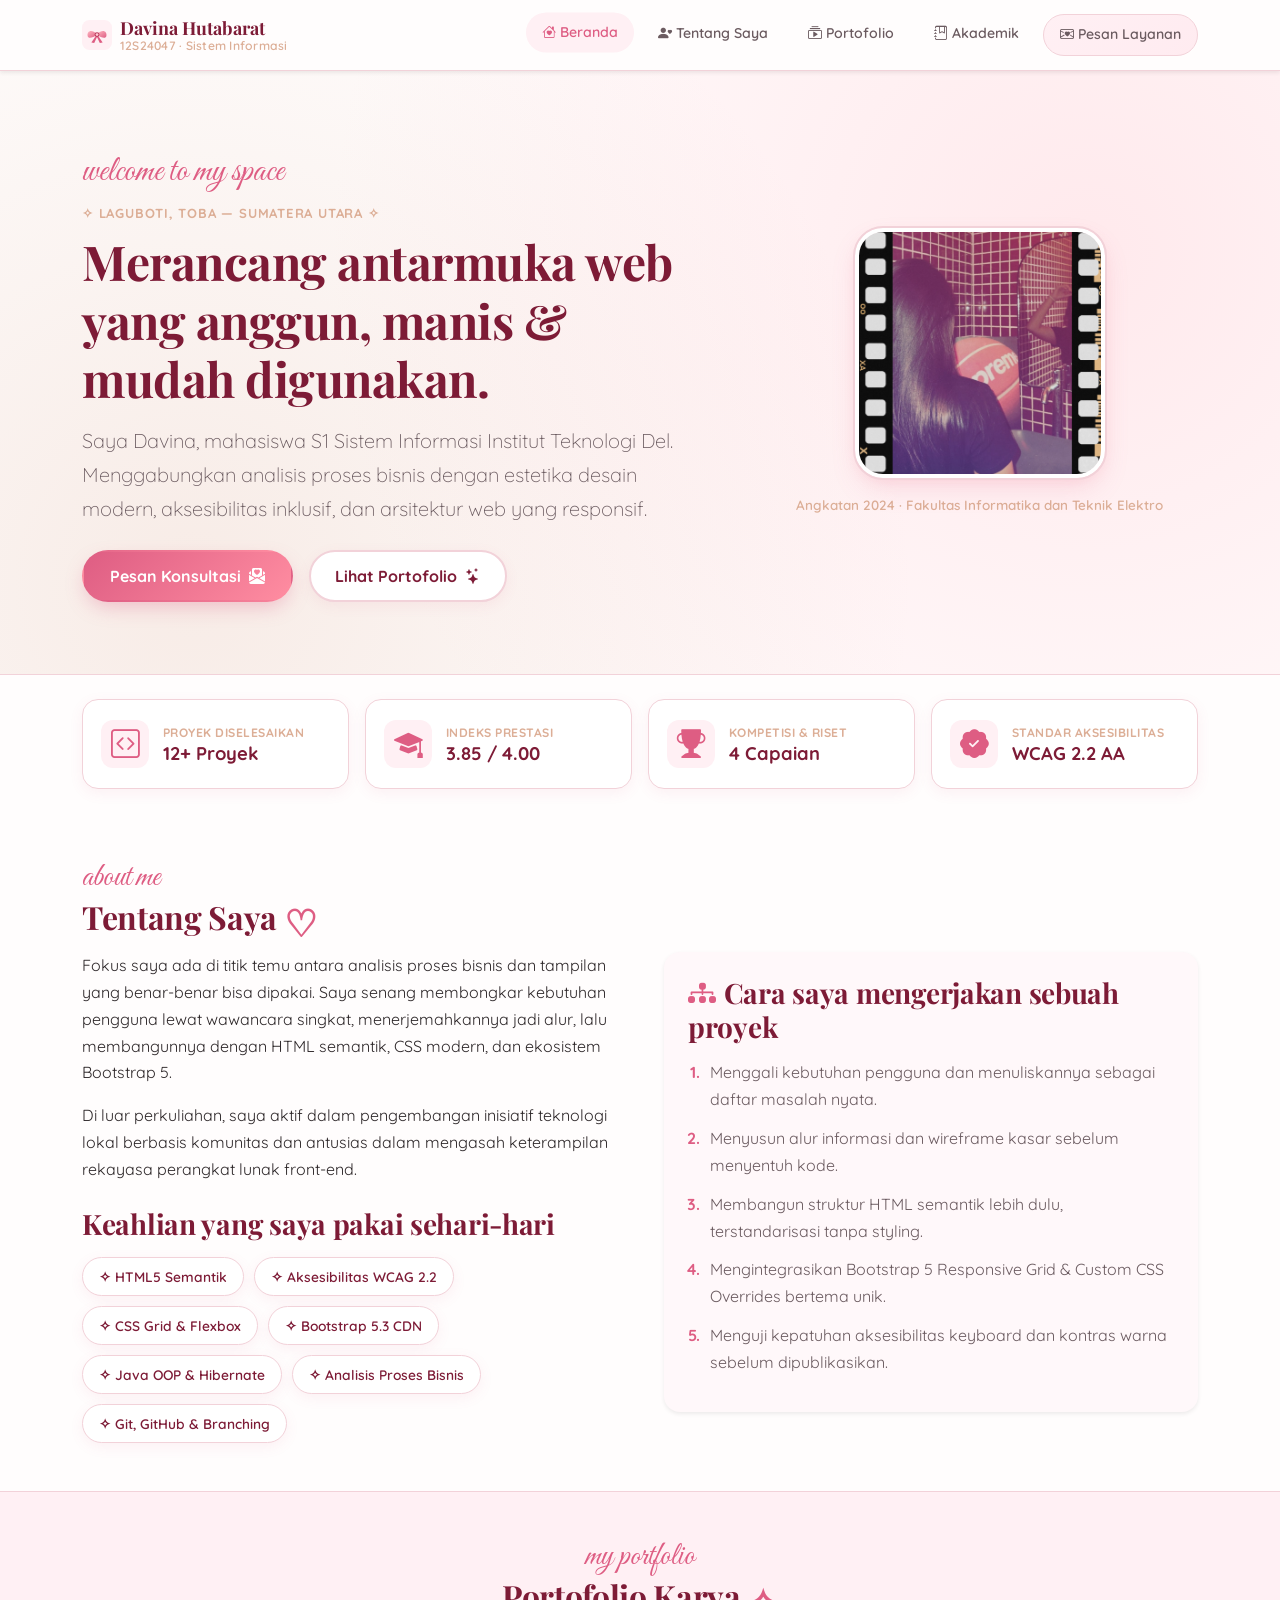
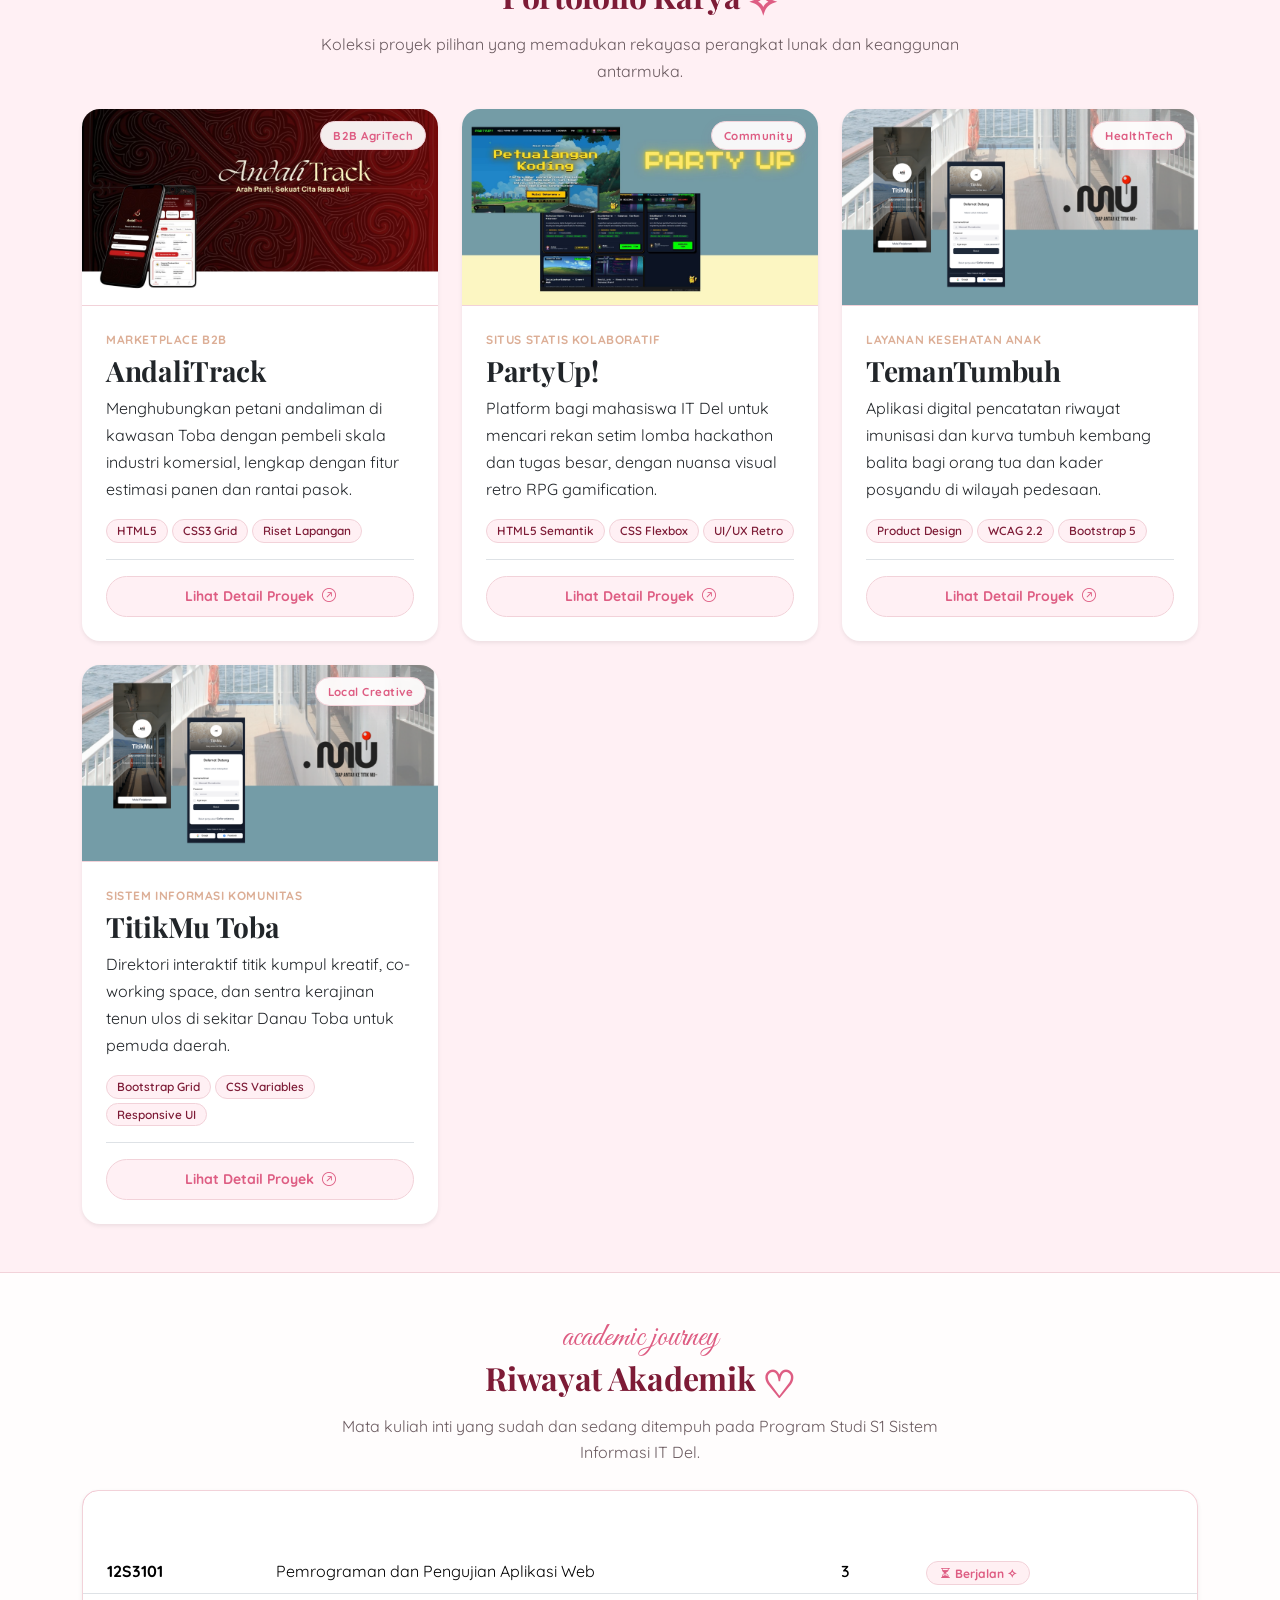
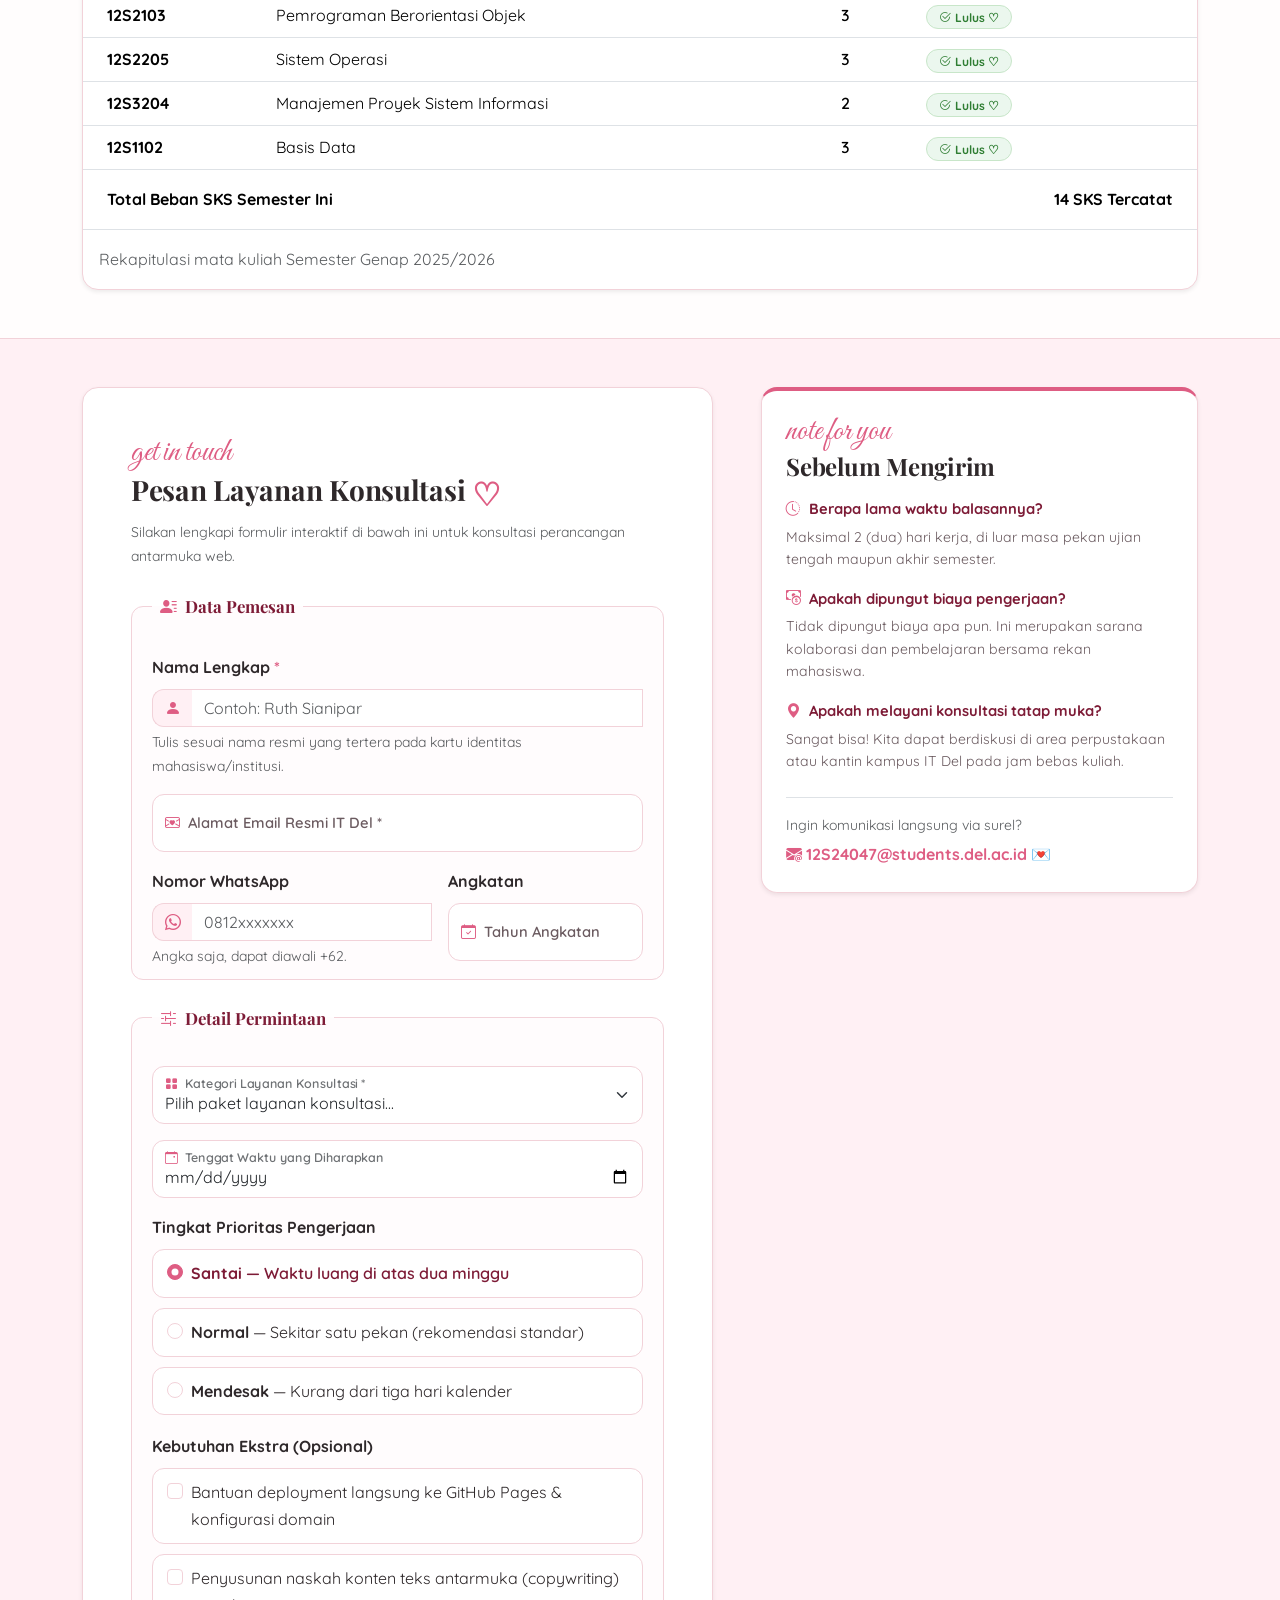
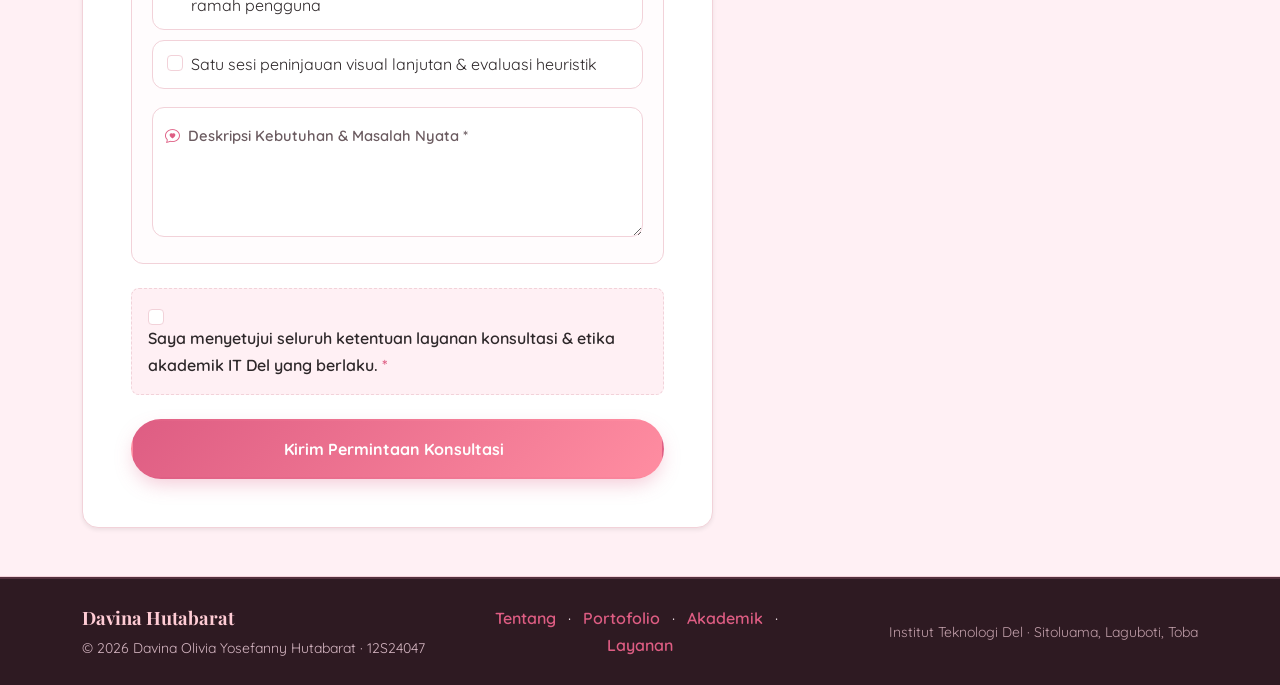
==== commit 2fff291e: "refactoring" ====
--- a/index.html
+++ b/index.html
@@ -3,73 +3,68 @@
 <head>
   <meta charset="UTF-8">
   <meta name="viewport" content="width=device-width, initial-scale=1.0">
-  <meta name="description" content="Portofolio akademik dan layanan konsultasi web Davina Olivia Yosefanny Hutabarat, mahasiswa S1 Sistem Informasi Institut Teknologi Del.">
-  <title>Davina Hutabarat — Portofolio Sistem Informasi IT Del</title>
+  <meta name="description" content="Portofolio akademik dan layanan konsultasi web Davina Olivia Yosefanny Hutabarat, mahasiswa S1 Sistem Informasi Institut Teknologi Del. Refactored dengan Bootstrap 5 & Advanced CSS.">
+  <title>Davina Hutabarat — Portofolio Sistem Informasi IT Del (Bootstrap 5)</title>
   
   <!-- Favicon -->
   <link rel="icon" type="image/svg+xml" href="assets/pita.svg">
-  
-  <!-- Google Fonts: Great Vibes, Playfair Display, Quicksand -->
+
+  <!-- Google Fonts Preconnect -->
   <link rel="preconnect" href="https://fonts.googleapis.com">
   <link rel="preconnect" href="https://fonts.gstatic.com" crossorigin>
   <link href="https://fonts.googleapis.com/css2?family=Great+Vibes&family=Playfair+Display:ital,wght@0,400..800;1,400..800&family=Quicksand:wght@400;500;600;700&display=swap" rel="stylesheet">
-  
-  <!-- 1. Bootstrap 5.3.3 CDN CSS (Fondasi Framework) -->
+
+  <!-- 1. Bootstrap 5.3.3 CSS via CDN -->
   <link href="https://cdn.jsdelivr.net/npm/bootstrap@5.3.3/dist/css/bootstrap.min.css" rel="stylesheet" integrity="sha384-QWTKZyjpPEjISv5WaRU9OFeRpok6YctnYmDr5pNlyT2bRjXh0JMhjY6hW+ALEwIH" crossorigin="anonymous">
-  
-  <!-- 2. Bootstrap Icons v1.11.3 CDN -->
+
+  <!-- 2. Bootstrap Icons 1.11.3 CDN -->
   <link rel="stylesheet" href="https://cdn.jsdelivr.net/npm/bootstrap-icons@1.11.3/font/bootstrap-icons.min.css">
-  
-  <!-- 3. Custom CSS Overrides (Dimuat SETELAH Bootstrap sesuai spesifikasi teknis) -->
-  <link rel="stylesheet" href="custom-style.css">
+
+  <!-- 3. Custom CSS Overrides (Dimuat SETELAH Bootstrap sesuai spesifikasi modul) -->
+  <link rel="stylesheet" href="style.css">
 </head>
 
 <body>
-  <!-- Aksesibilitas: Skip to Content -->
+  <!-- Tautan Aksesibilitas: Lewati langsung ke konten utama -->
   <a class="skip-link" href="#konten">Lompat ke konten utama</a>
 
   <!-- =========================================================
-       HEADER + RESPONSIVE NAVBAR DENGAN TOGGLE COLLAPSE HAMBURGER
+       HEADER + RESPONSIVE BOOTSTRAP NAVBAR (STICKY-TOP)
        ========================================================= -->
   <header class="sticky-top">
-    <nav class="navbar navbar-expand-lg custom-navbar shadow-sm py-2 py-lg-3" aria-label="Navigasi utama">
+    <nav class="navbar navbar-expand-lg custom-navbar shadow-sm" aria-label="Navigasi Utama">
       <div class="container">
         <!-- Brand Identity -->
         <a class="navbar-brand d-flex align-items-center gap-2" href="#konten">
-          <img src="assets/pita.svg" alt="Pita logo" width="30" height="30" class="d-inline-block align-text-top">
+          <img src="assets/pita.svg" alt="Ornamen Pita" width="30" height="30" class="brand-ribbon">
           <span class="brand-text">
-            <strong class="brand-title d-block">Davina Hutabarat</strong>
-            <span class="brand-subtitle d-block">12S24047 · Sistem Informasi</span>
+            <strong>Davina Hutabarat</strong>
+            <span>12S24047 · Sistem Informasi</span>
           </span>
         </a>
 
         <!-- Hamburger Toggle Button -->
-        <button class="navbar-toggler custom-toggler border-0" type="button" 
-                data-bs-toggle="collapse" data-bs-target="#mainNavbar" 
-                aria-controls="mainNavbar" aria-expanded="false" 
-                aria-label="Toggle navigasi menu">
+        <button class="navbar-toggler border-0 shadow-none" type="button" data-bs-toggle="collapse" data-bs-target="#mainNavbar" aria-controls="mainNavbar" aria-expanded="false" aria-label="Buka navigasi menu">
           <span class="navbar-toggler-icon"></span>
         </button>
 
-        <!-- Collapsible Menu -->
+        <!-- Navbar Links Collapse -->
         <div class="collapse navbar-collapse" id="mainNavbar">
-          <ul class="navbar-nav ms-auto gap-1 gap-lg-2 align-items-lg-center mt-3 mt-lg-0">
+          <ul class="navbar-nav ms-auto mb-2 mb-lg-0 gap-lg-2">
             <li class="nav-item">
-              <a class="nav-link active" href="#tentang"><i class="bi bi-person-heart me-1 d-lg-none"></i>Tentang Saya</a>
+              <a class="nav-link active" href="#konten"><i class="bi bi-house-heart me-1"></i>Beranda</a>
             </li>
             <li class="nav-item">
-              <a class="nav-link" href="#portofolio"><i class="bi bi-collection me-1 d-lg-none"></i>Portofolio</a>
+              <a class="nav-link" href="#tentang"><i class="bi bi-person-heart me-1"></i>Tentang Saya</a>
             </li>
             <li class="nav-item">
-              <a class="nav-link" href="#akademik"><i class="bi bi-journal-bookmark me-1 d-lg-none"></i>Riwayat Akademik</a>
+              <a class="nav-link" href="#portofolio"><i class="bi bi-collection-play me-1"></i>Portofolio</a>
             </li>
             <li class="nav-item">
-              <a class="nav-link" href="#layanan"><i class="bi bi-chat-heart me-1 d-lg-none"></i>Pesan Layanan</a>
+              <a class="nav-link" href="#akademik"><i class="bi bi-journal-bookmark me-1"></i>Akademik</a>
             </li>
-            <li class="nav-item ms-lg-2 mt-2 mt-lg-0">
-              <a class="btn btn-sm btn-outline-danger rounded-pill px-3" href="lab1_specificity.html">
-                <i class="bi bi-mortarboard me-1"></i>Lab 1 Demo
-              </a>
+            <li class="nav-item">
+              <a class="nav-link nav-btn-cta" href="#layanan"><i class="bi bi-envelope-heart me-1"></i>Pesan Layanan</a>
             </li>
           </ul>
         </div>
@@ -77,316 +72,337 @@
     </nav>
   </header>
 
-  <!-- Konten Utama Semantik -->
+  <!-- =========================================================
+       MAIN CONTENT CONTAINER
+       ========================================================= -->
   <main id="konten">
 
-    <!-- =========================================================
-         HERO SECTION: MULTI-KOLOM RESPONSIF 12-KOLOM
-         ========================================================= -->
-    <section class="hero-section" aria-labelledby="hero-judul">
+    <!-- ============ HERO SECTION ============ -->
+    <section class="hero py-5" aria-labelledby="hero-judul">
+      <div class="container py-lg-4">
+        <div class="row align-items-center g-4 g-lg-5">
+          <!-- Hero Text -->
+          <div class="col-lg-7 text-center text-lg-start order-2 order-lg-1">
+            <div class="hero-kicker-wrap">
+              <span class="hero-script-tag">welcome to my space</span>
+              <p class="hero-kicker mb-2">✧ Laguboti, Toba — Sumatera Utara ✧</p>
+            </div>
+            <h1 id="hero-judul" class="hero-title mb-3">Merancang antarmuka web yang anggun, manis &amp; mudah digunakan.</h1>
+            <p class="hero-lede lead mb-4">
+              Saya Davina, mahasiswa S1 Sistem Informasi Institut Teknologi Del. Menggabungkan
+              analisis proses bisnis dengan estetika desain modern, aksesibilitas inklusif, dan arsitektur web yang responsif.
+            </p>
+            <div class="hero-actions d-flex flex-wrap gap-3 justify-content-center justify-content-lg-start">
+              <a class="btn btn-utama" href="#layanan">
+                <span>Pesan Konsultasi</span>
+                <i class="bi bi-envelope-paper-heart-fill ms-1" aria-hidden="true"></i>
+              </a>
+              <a class="btn btn-garis" href="#portofolio">
+                <span>Lihat Portofolio</span>
+                <i class="bi bi-stars ms-1" aria-hidden="true"></i>
+              </a>
+            </div>
+          </div>
+
+          <!-- Hero Avatar -->
+          <div class="col-lg-5 text-center order-1 order-lg-2">
+            <figure class="hero-figure m-0">
+              <div class="hero-avatar-wrap">
+                <img src="assets/Foto-Profil.png" alt="Foto profil Davina Olivia Yosefanny Hutabarat" width="260" height="260" class="img-fluid hero-profile-img">
+              </div>
+              <figcaption class="mt-3 fw-semibold">Angkatan 2024 · Fakultas Informatika dan Teknik Elektro</figcaption>
+            </figure>
+          </div>
+        </div>
+      </div>
+    </section>
+
+    <!-- ============ LAB 1: METRIC / STATISTIC HIGHLIGHTS ============ -->
+    <section class="metrik-section py-4" aria-label="Statistik dan Pencapaian">
       <div class="container">
-        <div class="row align-items-center g-4 g-lg-5">
-          <!-- Kolom Teks Hero (7 Kolom Desktop) -->
-          <div class="col-lg-7 order-2 order-lg-1">
-            <div class="hero-kicker-wrap mb-2">
-              <span class="section-script-kicker">welcome to my space</span>
-              <p class="hero-kicker mb-0">✧ Laguboti, Toba — Sumatera Utara ✧</p>
-            </div>
-            <h1 id="hero-judul" class="hero-headline mt-2 mb-3">
-              Merancang antarmuka web yang anggun, manis &amp; mudah digunakan.
-            </h1>
-            <p class="hero-lede mb-4">
-              Saya Davina, mahasiswa S1 Sistem Informasi Institut Teknologi Del. Saya membangun antarmuka web yang rapi, elegan, dan mudah diakses untuk semua orang menggunakan HTML5 semantik terstandarisasi dan integrasi framework Bootstrap 5.
-            </p>
-            <div class="d-flex flex-wrap gap-3">
-              <a class="btn-primary-custom" href="#layanan">
-                <span>Pesan Konsultasi</span>
-                <i class="bi bi-envelope-heart ms-2"></i>
-              </a>
-              <a class="btn-outline-custom" href="#portofolio">
-                <span>Lihat Karya</span>
-                <i class="bi bi-stars ms-2"></i>
-              </a>
-            </div>
-          </div>
-
-          <!-- Kolom Foto Profil Hero (5 Kolom Desktop) -->
-          <div class="col-lg-5 order-1 order-lg-2 text-center">
-            <figure class="hero-avatar-wrapper mb-0">
-              <img src="assets/Foto-Profil.png" alt="Foto profil Davina Olivia Yosefanny Hutabarat" class="hero-avatar-img img-fluid" width="260" height="260">
-              <figcaption class="hero-avatar-caption mt-3">
-                <i class="bi bi-award-fill me-1 text-danger"></i>Angkatan 2024 · Fakultas Informatika dan Teknik Elektro
-              </figcaption>
-            </figure>
+        <div class="row g-3">
+          <div class="col-6 col-md-3">
+            <div class="metric-card h-100" data-accent="cherry">
+              <div class="card-icon"><i class="bi bi-code-square"></i></div>
+              <div class="card-info">
+                <span class="metric-label">Proyek Diselesaikan</span>
+                <strong class="metric-value">12+ Proyek</strong>
+              </div>
+            </div>
+          </div>
+          <div class="col-6 col-md-3">
+            <div class="metric-card h-100" data-accent="rose">
+              <div class="card-icon"><i class="bi bi-mortarboard-fill"></i></div>
+              <div class="card-info">
+                <span class="metric-label">Indeks Prestasi</span>
+                <strong class="metric-value">3.85 / 4.00</strong>
+              </div>
+            </div>
+          </div>
+          <div class="col-6 col-md-3">
+            <div class="metric-card h-100" data-accent="pink">
+              <div class="card-icon"><i class="bi bi-trophy-fill"></i></div>
+              <div class="card-info">
+                <span class="metric-label">Kompetisi &amp; Riset</span>
+                <strong class="metric-value">4 Capaian</strong>
+              </div>
+            </div>
+          </div>
+          <div class="col-6 col-md-3">
+            <div class="metric-card h-100" data-accent="soft">
+              <div class="card-icon"><i class="bi bi-patch-check-fill"></i></div>
+              <div class="card-info">
+                <span class="metric-label">Standar Aksesibilitas</span>
+                <strong class="metric-value">WCAG 2.2 AA</strong>
+              </div>
+            </div>
           </div>
         </div>
       </div>
     </section>
 
-    <!-- =========================================================
-         SECTION 1: TENTANG SAYA + METRIC CARDS LAB 1
-         ========================================================= -->
-    <section id="tentang" class="section-padding" aria-labelledby="judul-tentang">
+    <!-- ============ SECTION 1: TENTANG SAYA ============ -->
+    <section id="tentang" class="bagian py-5" aria-labelledby="judul-tentang">
       <div class="container">
-        <div class="section-intro mb-4">
+        <div class="section-intro">
           <span class="section-script-kicker">about me</span>
-          <h2 id="judul-tentang" class="display-6 fw-bold">Tentang Saya <span class="heart-accent" aria-hidden="true">♡</span></h2>
-        </div>
-
-        <div class="row g-4 g-lg-5">
+          <h2 id="judul-tentang">Tentang Saya <span class="heart-accent" aria-hidden="true">♡</span></h2>
+        </div>
+
+        <div class="row g-4 g-lg-5 align-items-start">
           <div class="col-lg-6">
-            <p class="lead fs-6 text-secondary mb-3">
-              Fokus saya ada di titik temu antara analisis proses bisnis dan tampilan yang benar-benar bisa dipakai. Saya senang membongkar kebutuhan pengguna lewat wawancara singkat, menerjemahkannya jadi alur fungsional, lalu membangunnya dengan HTML semantik dan styling CSS modern.
-            </p>
-            <p class="text-secondary mb-4">
-              Di luar perkuliahan reguler, saya aktif dalam pengembangan sistem informasi berbasis komunitas di kawasan Danau Toba dan mengeksplorasi integrasi komponen UI interaktif multi-perangkat.
-            </p>
-
-            <h3 class="h5 fw-bold mb-3"><i class="bi bi-magic me-2 text-danger"></i>Keahlian yang Saya Pakai Sehari-hari</h3>
-            <ul class="skills-list">
-              <li><i class="bi bi-star-fill me-1 text-danger"></i>HTML5 Semantik</li>
-              <li><i class="bi bi-star-fill me-1 text-danger"></i>Bootstrap 5.3 CDN</li>
-              <li><i class="bi bi-star-fill me-1 text-danger"></i>CSS Grid &amp; Flexbox</li>
-              <li><i class="bi bi-star-fill me-1 text-danger"></i>Aksesibilitas WCAG 2.2</li>
-              <li><i class="bi bi-star-fill me-1 text-danger"></i>Java OOP &amp; Basis Data</li>
-              <li><i class="bi bi-star-fill me-1 text-danger"></i>Git &amp; GitHub Pages</li>
-            </ul>
+            <div class="tentang-deskripsi">
+              <p>
+                Fokus saya ada di titik temu antara analisis proses bisnis dan tampilan yang benar-benar
+                bisa dipakai. Saya senang membongkar kebutuhan pengguna lewat wawancara singkat,
+                menerjemahkannya jadi alur, lalu membangunnya dengan HTML semantik, CSS modern, dan ekosistem Bootstrap 5.
+              </p>
+              <p>
+                Di luar perkuliahan, saya aktif dalam pengembangan inisiatif teknologi lokal berbasis komunitas dan
+                antusias dalam mengasah keterampilan rekayasa perangkat lunak front-end.
+              </p>
+
+              <h3 class="mt-4 mb-3">Keahlian yang saya pakai sehari-hari</h3>
+              <ul class="daftar-keahlian p-0 m-0">
+                <li><span class="sparkle-bullet" aria-hidden="true">✧</span> HTML5 Semantik</li>
+                <li><span class="sparkle-bullet" aria-hidden="true">✧</span> Aksesibilitas WCAG 2.2</li>
+                <li><span class="sparkle-bullet" aria-hidden="true">✧</span> CSS Grid &amp; Flexbox</li>
+                <li><span class="sparkle-bullet" aria-hidden="true">✧</span> Bootstrap 5.3 CDN</li>
+                <li><span class="sparkle-bullet" aria-hidden="true">✧</span> Java OOP &amp; Hibernate</li>
+                <li><span class="sparkle-bullet" aria-hidden="true">✧</span> Analisis Proses Bisnis</li>
+                <li><span class="sparkle-bullet" aria-hidden="true">✧</span> Git, GitHub &amp; Branching</li>
+              </ul>
+            </div>
           </div>
 
           <div class="col-lg-6">
-            <div class="p-4 rounded-4 bg-light border">
-              <h3 class="h5 fw-bold mb-3"><i class="bi bi-diagram-3-fill me-2 text-danger"></i>Alur Pengerjaan Proyek Berstandar</h3>
-              <ol class="workflow-list mb-0">
-                <li>Menggali kebutuhan pengguna dan merumuskan spesifikasi masalah nyata.</li>
-                <li>Menyusun alur informasi, sketsa wireframe, dan arsitektur token warna CSS.</li>
-                <li>Membangun struktur HTML5 semantik secara terisolasi tanpa styling prematur.</li>
-                <li>Menerapkan sistem responsif Bootstrap 5 dipadukan dengan Custom CSS Overrides.</li>
-                <li>Menguji aksesibilitas keyboard, kontras warna, dan responsivitas lintas perangkat.</li>
+            <div class="tentang-alur p-4 rounded-4 shadow-sm bg-card-panel">
+              <h3 class="alur-heading mb-3"><i class="bi bi-diagram-3-fill me-2 text-cherry"></i>Cara saya mengerjakan sebuah proyek</h3>
+              <ol class="daftar-langkah ps-3 mb-0">
+                <li>Menggali kebutuhan pengguna dan menuliskannya sebagai daftar masalah nyata.</li>
+                <li>Menyusun alur informasi dan wireframe kasar sebelum menyentuh kode.</li>
+                <li>Membangun struktur HTML semantik lebih dulu, terstandarisasi tanpa styling.</li>
+                <li>Mengintegrasikan Bootstrap 5 Responsive Grid &amp; Custom CSS Overrides bertema unik.</li>
+                <li>Menguji kepatuhan aksesibilitas keyboard dan kontras warna sebelum dipublikasikan.</li>
               </ol>
             </div>
           </div>
         </div>
-
-        <!-- Metric Cards (Hands-on Lab 1: Pseudo-Element ::before & CSS Variables) -->
-        <div class="row row-cols-1 row-cols-sm-2 row-cols-lg-4 g-3 mt-4">
+      </div>
+    </section>
+
+    <!-- ============ SECTION 2: PORTOFOLIO KARYA (GRID & MODAL) ============ -->
+    <section id="portofolio" class="bagian bagian-alt py-5" aria-labelledby="judul-portofolio">
+      <div class="container">
+        <div class="section-intro text-center mb-4">
+          <span class="section-script-kicker">my portfolio</span>
+          <h2 id="judul-portofolio">Portofolio Karya <span class="sparkle-accent" aria-hidden="true">✧</span></h2>
+          <p class="bagian-lede">Koleksi proyek pilihan yang memadukan rekayasa perangkat lunak dan keanggunan antarmuka.</p>
+        </div>
+
+        <!-- 
+          GRID PORTOFOLIO: Wajib minimal 4 buah Kartu Proyek (.card) 
+          dalam grid responsif (row-cols-1 row-cols-md-2 row-cols-lg-3 g-4)
+        -->
+        <div class="row row-cols-1 row-cols-md-2 row-cols-lg-3 g-4">
+
+          <!-- Kartu 1: AndaliTrack -->
           <div class="col">
-            <div class="metric-card-box">
-              <div class="metric-icon-wrap"><i class="bi bi-grid-fill"></i></div>
-              <div class="metric-card-content">
-                <span class="metric-card-label">Sistem Grid</span>
-                <strong class="metric-card-value">12-Kolom</strong>
-              </div>
-            </div>
-          </div>
-          <div class="col">
-            <div class="metric-card-box">
-              <div class="metric-icon-wrap"><i class="bi bi-window-stack"></i></div>
-              <div class="metric-card-content">
-                <span class="metric-card-label">Proyek Portofolio</span>
-                <strong class="metric-card-value">4 Proyek</strong>
-              </div>
-            </div>
-          </div>
-          <div class="col">
-            <div class="metric-card-box">
-              <div class="metric-icon-wrap"><i class="bi bi-universal-access"></i></div>
-              <div class="metric-card-content">
-                <span class="metric-card-label">Aksesibilitas</span>
-                <strong class="metric-card-value">WCAG AA</strong>
-              </div>
-            </div>
-          </div>
-          <div class="col">
-            <div class="metric-card-box">
-              <div class="metric-icon-wrap"><i class="bi bi-shield-check"></i></div>
-              <div class="metric-card-content">
-                <span class="metric-card-label">CSS Overrides</span>
-                <strong class="metric-card-value">Zero !important</strong>
-              </div>
-            </div>
-          </div>
-        </div>
-
-      </div>
-    </section>
-
-    <!-- =========================================================
-         SECTION 2: GRID PORTOFOLIO RESPONSIF (4 KARTU + MODAL DIALOG)
-         Grid: row-cols-1 row-cols-md-2 row-cols-lg-3 g-4 (ditambah row-cols-xl-4)
-         ========================================================= -->
-    <section id="portofolio" class="section-padding bg-alt-section" aria-labelledby="judul-portofolio">
-      <div class="container">
-        <div class="section-intro text-center mb-5">
-          <span class="section-script-kicker">my portfolio</span>
-          <h2 id="judul-portofolio" class="display-6 fw-bold">Portofolio Karya <span class="sparkle-accent" aria-hidden="true">✧</span></h2>
-          <p class="text-secondary mx-auto" style="max-width: 650px;">
-            Empat proyek unggulan yang merefleksikan perpaduan perancangan sistem informasi, UI kontemporer Bootstrap 5, dan kepekaan sosial.
-          </p>
-        </div>
-
-        <!-- Grid Responsif 4 Kartu Proyek -->
-        <div class="row row-cols-1 row-cols-md-2 row-cols-lg-3 row-cols-xl-4 g-4">
-          
-          <!-- Kartu 1: AndaliTrack -->
-          <article class="col">
-            <div class="card portfolio-card h-100">
-              <div class="portfolio-img-wrap">
-                <img src="assets/proyek-andalitrack.jpg" class="card-img-top" alt="Tangkapan layar antarmuka AndaliTrack">
-                <span class="portfolio-badge"><i class="bi bi-bag-check-fill me-1"></i>B2B Platform</span>
-              </div>
-              <div class="card-body">
-                <p class="portfolio-kicker">Marketplace Pertanian Toba</p>
+            <article class="card h-100 kartu-proyek border-0 shadow-sm">
+              <div class="kartu-gambar-wrap">
+                <img class="card-img-top kartu-gambar" src="assets/proyek-andalitrack.jpg" alt="Tangkapan layar antarmuka AndaliTrack" loading="lazy">
+                <span class="kartu-badge">B2B AgriTech</span>
+              </div>
+              <div class="card-body kartu-isi d-flex flex-column">
+                <p class="kartu-label">Marketplace B2B</p>
                 <h3 class="card-title">AndaliTrack</h3>
                 <p class="card-text">
-                  Menghubungkan petani rempah andaliman di kawasan Danau Toba langsung dengan rantai pasok industri skala besar dan pemantauan masa panen.
+                  Menghubungkan petani andaliman di kawasan Toba dengan pembeli skala industri komersial,
+                  lengkap dengan fitur estimasi panen dan rantai pasok.
                 </p>
-                <div class="portfolio-meta">
-                  <span>HTML · CSS · Riset Lapangan</span>
-                  <span class="text-danger">✧</span>
+                <div class="badge-tech-group mb-3 d-flex flex-wrap gap-1">
+                  <span class="badge badge-custom">HTML5</span>
+                  <span class="badge badge-custom">CSS3 Grid</span>
+                  <span class="badge badge-custom">Riset Lapangan</span>
                 </div>
-                <button type="button" class="btn btn-sm btn-outline-custom w-100 mt-3" data-bs-toggle="modal" data-bs-target="#modalProyek1">
-                  <i class="bi bi-box-arrow-up-right me-1"></i>Detail Proyek
-                </button>
-              </div>
-            </div>
-          </article>
+                <div class="kartu-meta mt-auto pt-3 border-top">
+                  <button type="button" class="btn btn-sm btn-modal-trigger w-100" data-bs-toggle="modal" data-bs-target="#modalAndaliTrack">
+                    <span>Lihat Detail Proyek</span>
+                    <i class="bi bi-arrow-up-right-circle ms-1"></i>
+                  </button>
+                </div>
+              </div>
+            </article>
+          </div>
 
           <!-- Kartu 2: PartyUp! -->
-          <article class="col">
-            <div class="card portfolio-card h-100">
-              <div class="portfolio-img-wrap">
-                <img src="assets/proyek-partyup.jpg" class="card-img-top" alt="Tangkapan layar antarmuka PartyUp!">
-                <span class="portfolio-badge"><i class="bi bi-controller me-1"></i>Community</span>
-              </div>
-              <div class="card-body">
-                <p class="portfolio-kicker">Situs Statis &amp; Kolaborasi</p>
+          <div class="col">
+            <article class="card h-100 kartu-proyek border-0 shadow-sm">
+              <div class="kartu-gambar-wrap">
+                <img class="card-img-top kartu-gambar" src="assets/proyek-partyup.jpg" alt="Tangkapan layar antarmuka PartyUp!" loading="lazy">
+                <span class="kartu-badge">Community</span>
+              </div>
+              <div class="card-body kartu-isi d-flex flex-column">
+                <p class="kartu-label">Situs Statis Kolaboratif</p>
                 <h3 class="card-title">PartyUp!</h3>
                 <p class="card-text">
-                  Komunitas daring bagi mahasiswa IT untuk menemukan rekan tim lomba hackathon dan tugas perkuliahan dengan desain antarmuka bergaya RPG retro.
+                  Platform bagi mahasiswa IT Del untuk mencari rekan setim lomba hackathon dan tugas besar,
+                  dengan nuansa visual retro RPG gamification.
                 </p>
-                <div class="portfolio-meta">
-                  <span>HTML · CSS · Desain UI</span>
-                  <span class="text-danger">✧</span>
+                <div class="badge-tech-group mb-3 d-flex flex-wrap gap-1">
+                  <span class="badge badge-custom">HTML5 Semantik</span>
+                  <span class="badge badge-custom">CSS Flexbox</span>
+                  <span class="badge badge-custom">UI/UX Retro</span>
                 </div>
-                <button type="button" class="btn btn-sm btn-outline-custom w-100 mt-3" data-bs-toggle="modal" data-bs-target="#modalProyek2">
-                  <i class="bi bi-box-arrow-up-right me-1"></i>Detail Proyek
-                </button>
-              </div>
-            </div>
-          </article>
+                <div class="kartu-meta mt-auto pt-3 border-top">
+                  <button type="button" class="btn btn-sm btn-modal-trigger w-100" data-bs-toggle="modal" data-bs-target="#modalPartyUp">
+                    <span>Lihat Detail Proyek</span>
+                    <i class="bi bi-arrow-up-right-circle ms-1"></i>
+                  </button>
+                </div>
+              </div>
+            </article>
+          </div>
 
           <!-- Kartu 3: TemanTumbuh -->
-          <article class="col">
-            <div class="card portfolio-card h-100">
-              <div class="portfolio-img-wrap">
-                <img src="assets/ProyekTitikMu.png" class="card-img-top" alt="Tangkapan layar antarmuka TemanTumbuh">
-                <span class="portfolio-badge"><i class="bi bi-heart-pulse-fill me-1"></i>Healthcare</span>
-              </div>
-              <div class="card-body">
-                <p class="portfolio-kicker">Kesehatan Anak &amp; Posyandu</p>
+          <div class="col">
+            <article class="card h-100 kartu-proyek border-0 shadow-sm">
+              <div class="kartu-gambar-wrap">
+                <img class="card-img-top kartu-gambar" src="assets/ProyekTitikMu.png" alt="Tangkapan layar antarmuka TemanTumbuh" loading="lazy">
+                <span class="kartu-badge">HealthTech</span>
+              </div>
+              <div class="card-body kartu-isi d-flex flex-column">
+                <p class="kartu-label">Layanan Kesehatan Anak</p>
                 <h3 class="card-title">TemanTumbuh</h3>
                 <p class="card-text">
-                  Aplikasi pencatatan jadwal imunisasi balita dan kurva pertumbuhan berat/tinggi badan bagi orang tua dan kader posyandu desa.
+                  Aplikasi digital pencatatan riwayat imunisasi dan kurva tumbuh kembang balita bagi orang tua
+                  dan kader posyandu di wilayah pedesaan.
                 </p>
-                <div class="portfolio-meta">
-                  <span>Product Design · UI/UX</span>
-                  <span class="text-danger">✧</span>
+                <div class="badge-tech-group mb-3 d-flex flex-wrap gap-1">
+                  <span class="badge badge-custom">Product Design</span>
+                  <span class="badge badge-custom">WCAG 2.2</span>
+                  <span class="badge badge-custom">Bootstrap 5</span>
                 </div>
-                <button type="button" class="btn btn-sm btn-outline-custom w-100 mt-3" data-bs-toggle="modal" data-bs-target="#modalProyek3">
-                  <i class="bi bi-box-arrow-up-right me-1"></i>Detail Proyek
-                </button>
-              </div>
-            </div>
-          </article>
-
-          <!-- Kartu 4: SIA Del Companion (Proyek Baru Memenuhi Syarat Minimal 4 Kartu) -->
-          <article class="col">
-            <div class="card portfolio-card h-100">
-              <div class="portfolio-img-wrap">
-                <img src="assets/proyek-siadel.svg" class="card-img-top" alt="Tangkapan layar antarmuka SIA Del Companion">
-                <span class="portfolio-badge"><i class="bi bi-mortarboard-fill me-1"></i>Akademik</span>
-              </div>
-              <div class="card-body">
-                <p class="portfolio-kicker">Portal Mahasiswa &amp; Monitoring</p>
-                <h3 class="card-title">SIA Del Companion</h3>
+                <div class="kartu-meta mt-auto pt-3 border-top">
+                  <button type="button" class="btn btn-sm btn-modal-trigger w-100" data-bs-toggle="modal" data-bs-target="#modalTemanTumbuh">
+                    <span>Lihat Detail Proyek</span>
+                    <i class="bi bi-arrow-up-right-circle ms-1"></i>
+                  </button>
+                </div>
+              </div>
+            </article>
+          </div>
+
+          <!-- Kartu 4: TitikMu Toba (Kartu Ke-4 Sesuai Spesifikasi Wajib Minimal 4 Card) -->
+          <div class="col">
+            <article class="card h-100 kartu-proyek border-0 shadow-sm">
+              <div class="kartu-gambar-wrap">
+                <img class="card-img-top kartu-gambar" src="assets/ProyekTitikMu.png" alt="Tangkapan layar antarmuka TitikMu Toba" loading="lazy">
+                <span class="kartu-badge">Local Creative</span>
+              </div>
+              <div class="card-body kartu-isi d-flex flex-column">
+                <p class="kartu-label">Sistem Informasi Komunitas</p>
+                <h3 class="card-title">TitikMu Toba</h3>
                 <p class="card-text">
-                  Dasbor ringkas bagi mahasiswa IT Del untuk memantau indeks prestasi, status pemenuhan SKS, notifikasi nilai, dan jadwal praktikum harian.
+                  Direktori interaktif titik kumpul kreatif, co-working space, dan sentra kerajinan tenun ulos
+                  di sekitar Danau Toba untuk pemuda daerah.
                 </p>
-                <div class="portfolio-meta">
-                  <span>Bootstrap 5 · Responsive Grid</span>
-                  <span class="text-danger">✧</span>
+                <div class="badge-tech-group mb-3 d-flex flex-wrap gap-1">
+                  <span class="badge badge-custom">Bootstrap Grid</span>
+                  <span class="badge badge-custom">CSS Variables</span>
+                  <span class="badge badge-custom">Responsive UI</span>
                 </div>
-                <button type="button" class="btn btn-sm btn-outline-custom w-100 mt-3" data-bs-toggle="modal" data-bs-target="#modalProyek4">
-                  <i class="bi bi-box-arrow-up-right me-1"></i>Detail Proyek
-                </button>
-              </div>
-            </div>
-          </article>
+                <div class="kartu-meta mt-auto pt-3 border-top">
+                  <button type="button" class="btn btn-sm btn-modal-trigger w-100" data-bs-toggle="modal" data-bs-target="#modalTitikMu">
+                    <span>Lihat Detail Proyek</span>
+                    <i class="bi bi-arrow-up-right-circle ms-1"></i>
+                  </button>
+                </div>
+              </div>
+            </article>
+          </div>
 
         </div>
       </div>
     </section>
 
-    <!-- =========================================================
-         SECTION 3: RIWAYAT AKADEMIK (TABEL SEMANTIK)
-         ========================================================= -->
-    <section id="akademik" class="section-padding" aria-labelledby="judul-akademik">
+    <!-- ============ SECTION 3: RIWAYAT AKADEMIK ============ -->
+    <section id="akademik" class="bagian py-5" aria-labelledby="judul-akademik">
       <div class="container">
-        <div class="section-intro text-center mb-5">
+        <div class="section-intro text-center mb-4">
           <span class="section-script-kicker">academic journey</span>
-          <h2 id="judul-akademik" class="display-6 fw-bold">Riwayat Akademik <span class="heart-accent" aria-hidden="true">♡</span></h2>
-          <p class="text-secondary mx-auto" style="max-width: 650px;">
-            Daftar mata kuliah inti yang telah dan sedang ditempuh pada Program Studi S1 Sistem Informasi Institut Teknologi Del.
-          </p>
-        </div>
-
-        <div class="table-responsive table-custom-card">
-          <table class="table table-hover align-middle">
-            <caption class="p-3 text-secondary small">Rekapitulasi mata kuliah Semester Genap 2025/2026 — S1 Sistem Informasi IT Del</caption>
-            <thead>
+          <h2 id="judul-akademik">Riwayat Akademik <span class="heart-accent" aria-hidden="true">♡</span></h2>
+          <p class="bagian-lede">Mata kuliah inti yang sudah dan sedang ditempuh pada Program Studi S1 Sistem Informasi IT Del.</p>
+        </div>
+
+        <!-- Tabel Responsif Bootstrap -->
+        <div class="table-responsive shadow-sm rounded-4 border-custom bg-white">
+          <table class="table table-hover align-middle mb-0 custom-table">
+            <caption class="p-3 text-muted">Rekapitulasi mata kuliah Semester Genap 2025/2026</caption>
+            <thead class="table-header-custom">
               <tr>
-                <th scope="col" style="width: 15%;">Kode MK</th>
-                <th scope="col" style="width: 50%;">Nama Mata Kuliah</th>
-                <th scope="col" style="width: 15%;">Bobot SKS</th>
-                <th scope="col" style="width: 20%;">Status Perkuliahan</th>
+                <th scope="col" class="py-3 px-4">Kode MK</th>
+                <th scope="col" class="py-3 px-4">Mata Kuliah</th>
+                <th scope="col" class="py-3 px-4 text-center">SKS</th>
+                <th scope="col" class="py-3 px-4">Status &amp; Keterangan</th>
               </tr>
             </thead>
             <tbody>
               <tr>
-                <th scope="row" class="fw-bold text-dark">12S3101</th>
-                <td class="fw-semibold">Pemrograman dan Pengujian Aplikasi Web</td>
-                <td>3 SKS</td>
-                <td><span class="badge-status badge-status-jalan"><i class="bi bi-hourglass-split me-1"></i>Berjalan ✧</span></td>
+                <th scope="row" class="px-4 fw-bold text-cherry">12S3101</th>
+                <td class="px-4">Pemrograman dan Pengujian Aplikasi Web</td>
+                <td class="px-4 text-center fw-semibold">3</td>
+                <td class="px-4"><span class="badge badge-status-jalan"><i class="bi bi-hourglass-split me-1"></i>Berjalan ✧</span></td>
               </tr>
               <tr>
-                <th scope="row" class="fw-bold text-dark">12S2103</th>
-                <td class="fw-semibold">Pemrograman Berorientasi Objek</td>
-                <td>3 SKS</td>
-                <td><span class="badge-status badge-status-lulus"><i class="bi bi-check-circle-fill me-1"></i>Lulus ♡</span></td>
+                <th scope="row" class="px-4 fw-bold text-cherry">12S2103</th>
+                <td class="px-4">Pemrograman Berorientasi Objek</td>
+                <td class="px-4 text-center fw-semibold">3</td>
+                <td class="px-4"><span class="badge badge-status-lulus"><i class="bi bi-check2-circle me-1"></i>Lulus ♡</span></td>
               </tr>
               <tr>
-                <th scope="row" class="fw-bold text-dark">12S2205</th>
-                <td class="fw-semibold">Sistem Operasi</td>
-                <td>3 SKS</td>
-                <td><span class="badge-status badge-status-lulus"><i class="bi bi-check-circle-fill me-1"></i>Lulus ♡</span></td>
+                <th scope="row" class="px-4 fw-bold text-cherry">12S2205</th>
+                <td class="px-4">Sistem Operasi</td>
+                <td class="px-4 text-center fw-semibold">3</td>
+                <td class="px-4"><span class="badge badge-status-lulus"><i class="bi bi-check2-circle me-1"></i>Lulus ♡</span></td>
               </tr>
               <tr>
-                <th scope="row" class="fw-bold text-dark">12S3204</th>
-                <td class="fw-semibold">Manajemen Proyek Sistem Informasi</td>
-                <td>2 SKS</td>
-                <td><span class="badge-status badge-status-lulus"><i class="bi bi-check-circle-fill me-1"></i>Lulus ♡</span></td>
+                <th scope="row" class="px-4 fw-bold text-cherry">12S3204</th>
+                <td class="px-4">Manajemen Proyek Sistem Informasi</td>
+                <td class="px-4 text-center fw-semibold">2</td>
+                <td class="px-4"><span class="badge badge-status-lulus"><i class="bi bi-check2-circle me-1"></i>Lulus ♡</span></td>
               </tr>
               <tr>
-                <th scope="row" class="fw-bold text-dark">12S1102</th>
-                <td class="fw-semibold">Basis Data</td>
-                <td>3 SKS</td>
-                <td><span class="badge-status badge-status-lulus"><i class="bi bi-check-circle-fill me-1"></i>Lulus ♡</span></td>
+                <th scope="row" class="px-4 fw-bold text-cherry">12S1102</th>
+                <td class="px-4">Basis Data</td>
+                <td class="px-4 text-center fw-semibold">3</td>
+                <td class="px-4"><span class="badge badge-status-lulus"><i class="bi bi-check2-circle me-1"></i>Lulus ♡</span></td>
               </tr>
             </tbody>
-            <tfoot>
+            <tfoot class="table-footer-custom">
               <tr>
-                <th scope="row" colspan="2" class="ps-4">Total SKS Terdata</th>
-                <td colspan="2" class="fw-bold text-danger">14 SKS Tercatat</td>
+                <th scope="row" colspan="2" class="px-4 py-3">Total Beban SKS Semester Ini</th>
+                <td colspan="2" class="px-4 py-3 text-end fw-bold text-cherry fs-6">14 SKS Tercatat</td>
               </tr>
             </tfoot>
           </table>
@@ -394,199 +410,199 @@
       </div>
     </section>
 
-    <!-- =========================================================
-         SECTION 4: MODERNISASI FORMULIR LAYANAN (FLOATING LABELS & VALIDASI)
-         ========================================================= -->
-    <section id="layanan" class="section-padding bg-alt-section" aria-labelledby="judul-layanan">
+    <!-- ============ SECTION 4: FORMULIR LAYANAN (MODERNISASI BOOTSTRAP 5) ============ -->
+    <section id="layanan" class="bagian bagian-alt py-5" aria-labelledby="judul-layanan">
       <div class="container">
-        <div class="row g-4 g-lg-5">
-          
-          <!-- Kolom Formulir Utama (8 Kolom Desktop) -->
-          <div class="col-lg-8">
-            <form class="needs-validation form-card" novalidate id="formKonsultasi" action="#" method="POST">
+        <div class="row g-4 g-lg-5 align-items-start">
+
+          <!-- Formulir Interaktif dengan Floating Labels & Validasi Native -->
+          <div class="col-lg-7">
+            <div class="form-container p-4 p-md-5 rounded-4 shadow-sm bg-white border-custom">
               <div class="form-header-cute mb-4">
                 <span class="section-script-kicker">get in touch</span>
-                <h2 id="judul-layanan" class="h3 fw-bold mb-2">Pesan Layanan Konsultasi <span class="heart-accent" aria-hidden="true">♡</span></h2>
-                <p class="text-secondary small mb-0">Isi formulir berikut, saya akan merespons paling lambat dalam dua hari kerja.</p>
-              </div>
-
-              <!-- Fieldset 1: Data Identitas Pemesan -->
-              <fieldset class="custom-fieldset">
-                <legend><i class="bi bi-person-vcard me-2 text-danger"></i>Data Pemesan</legend>
-
-                <!-- 1. Floating Label: Nama Lengkap -->
-                <div class="form-floating mb-3">
-                  <input type="text" class="form-control" id="floatingNama" placeholder="Ruth Sianipar" required>
-                  <label for="floatingNama"><i class="bi bi-person me-1"></i> Nama Lengkap *</label>
-                  <div class="valid-feedback"><i class="bi bi-check-circle me-1"></i>Nama lengkap valid.</div>
-                  <div class="invalid-feedback"><i class="bi bi-exclamation-circle me-1"></i>Nama lengkap wajib diisi sesuai kartu identitas.</div>
-                </div>
-
-                <!-- 2. Floating Label: Email Resmi Kampus -->
-                <div class="form-floating mb-3">
-                  <input type="email" class="form-control" id="floatingEmail" placeholder="nama@students.del.ac.id" required>
-                  <label for="floatingEmail"><i class="bi bi-envelope me-1"></i> Alamat Email Resmi *</label>
-                  <div class="valid-feedback"><i class="bi bi-check-circle me-1"></i>Format email valid.</div>
-                  <div class="invalid-feedback"><i class="bi bi-exclamation-circle me-1"></i>Alamat email valid wajib disertakan.</div>
-                </div>
-
-                <!-- Input Groups Berikon: Nomor WhatsApp & Angkatan -->
-                <div class="row g-3 mb-2">
-                  <div class="col-md-7">
-                    <label for="inputTelepon" class="form-label fw-bold small text-dark mb-1">
-                      <i class="bi bi-whatsapp me-1 text-success"></i> Nomor WhatsApp
-                    </label>
-                    <div class="input-group">
-                      <span class="input-group-text"><i class="bi bi-telephone-fill"></i></span>
-                      <input type="tel" class="form-control" id="inputTelepon" pattern="[0-9+ ]{9,16}" placeholder="0812xxxxxxxx" aria-describedby="telepon-bantuan">
+                <h2 id="judul-layanan" class="h3 fw-bold">Pesan Layanan Konsultasi <span class="heart-accent" aria-hidden="true">♡</span></h2>
+                <p class="text-muted small">Silakan lengkapi formulir interaktif di bawah ini untuk konsultasi perancangan antarmuka web.</p>
+              </div>
+
+              <!-- Form dengan validasi Bootstrap class 'needs-validation' -->
+              <form class="needs-validation form-layanan" novalidate id="formKonsultasi">
+                
+                <!-- Fieldset 1: Data Pemesan -->
+                <fieldset class="form-section-group mb-4">
+                  <legend class="form-section-legend"><i class="bi bi-person-lines-fill me-2 text-cherry"></i>Data Pemesan</legend>
+
+                  <!-- Input Group: Nama Lengkap -->
+                  <div class="mb-3">
+                    <label for="inputNama" class="form-label fw-bold">Nama Lengkap <span class="wajib">*</span></label>
+                    <div class="input-group has-validation">
+                      <span class="input-group-text"><i class="bi bi-person-fill"></i></span>
+                      <input type="text" class="form-control" id="inputNama" name="nama" placeholder="Contoh: Ruth Sianipar" required>
+                      <div class="invalid-feedback">Nama lengkap wajib diisi sesuai kartu identitas.</div>
+                      <div class="valid-feedback">Nama lengkap terisi valid!</div>
                     </div>
-                    <small id="telepon-bantuan" class="form-text text-muted">Angka saja, dapat diawali +62.</small>
+                    <div class="form-text text-muted small">Tulis sesuai nama resmi yang tertera pada kartu identitas mahasiswa/institusi.</div>
                   </div>
 
-                  <div class="col-md-5">
-                    <label for="inputAngkatan" class="form-label fw-bold small text-dark mb-1">
-                      <i class="bi bi-calendar3 me-1 text-danger"></i> Angkatan
-                    </label>
-                    <div class="input-group">
-                      <span class="input-group-text"><i class="bi bi-mortarboard"></i></span>
-                      <input type="number" class="form-control" id="inputAngkatan" min="2018" max="2030" step="1" placeholder="2024">
+                  <!-- Floating Label: Email Resmi -->
+                  <div class="form-floating mb-3">
+                    <input type="email" class="form-control" id="floatingEmail" placeholder="nama@students.del.ac.id" required>
+                    <label for="floatingEmail"><i class="bi bi-envelope-heart me-1 text-cherry"></i> Alamat Email Resmi IT Del *</label>
+                    <div class="invalid-feedback">Alamat email kampus valid (@students.del.ac.id atau @del.ac.id) wajib disertakan.</div>
+                    <div class="valid-feedback">Format email valid!</div>
+                  </div>
+
+                  <!-- Row: WhatsApp & Angkatan -->
+                  <div class="row g-3">
+                    <div class="col-md-7">
+                      <label for="inputTelepon" class="form-label fw-bold">Nomor WhatsApp</label>
+                      <div class="input-group">
+                        <span class="input-group-text"><i class="bi bi-whatsapp"></i></span>
+                        <input type="tel" class="form-control" id="inputTelepon" name="telepon" pattern="[0-9+ ]{9,16}" placeholder="0812xxxxxxx">
+                        <div class="invalid-feedback">Format nomor WA belum benar (9-16 digit).</div>
+                      </div>
+                      <div class="form-text text-muted small">Angka saja, dapat diawali +62.</div>
                     </div>
-                    <small class="form-text text-muted">Tahun masuk kuliah.</small>
-                  </div>
-                </div>
-              </fieldset>
-
-              <!-- Fieldset 2: Detail Permintaan Layanan -->
-              <fieldset class="custom-fieldset">
-                <legend><i class="bi bi-sliders2 me-2 text-danger"></i>Detail Permintaan</legend>
-
-                <!-- Select Category -->
-                <div class="mb-3">
-                  <label for="selectJenis" class="form-label fw-bold small text-dark mb-1">
-                    <i class="bi bi-grid-fill me-1 text-danger"></i> Jenis Layanan Konsultasi *
-                  </label>
-                  <select class="form-select" id="selectJenis" required>
-                    <option value="" disabled selected>Pilih kategori layanan...</option>
-                    <option value="portofolio">Perancangan Halaman Portofolio &amp; Personal Branding</option>
-                    <option value="formulir">Modernisasi Formulir Web &amp; Visual Feedback</option>
-                    <option value="audit">Audit Aksesibilitas (WCAG) &amp; Responsivitas Multi-device</option>
-                    <option value="pendampingan">Pendampingan Tugas Praktikum Pemrograman Web</option>
-                  </select>
-                  <div class="valid-feedback"><i class="bi bi-check-circle me-1"></i>Kategori layanan telah dipilih.</div>
-                  <div class="invalid-feedback"><i class="bi bi-exclamation-circle me-1"></i>Silakan tentukan jenis layanan yang Anda butuhkan.</div>
-                </div>
-
-                <!-- Input Group: Tenggat Waktu -->
-                <div class="mb-3">
-                  <label for="inputTenggat" class="form-label fw-bold small text-dark mb-1">
-                    <i class="bi bi-clock-history me-1 text-danger"></i> Tenggat Waktu yang Diharapkan
-                  </label>
-                  <div class="input-group">
-                    <span class="input-group-text"><i class="bi bi-calendar-event"></i></span>
-                    <input type="date" class="form-control" id="inputTenggat">
-                  </div>
-                </div>
-
-                <!-- Radio Buttons: Prioritas -->
-                <div class="mb-3">
-                  <span class="form-label fw-bold small text-dark d-block mb-2">Tingkat Prioritas Pengerjaan</span>
-                  <div class="row g-2">
-                    <div class="col-sm-4">
-                      <label class="choice-card-item">
-                        <input class="form-check-input mt-0" type="radio" name="prioritas" value="santai" checked>
-                        <span>Santai (&gt; 2 pekan)</span>
-                      </label>
-                    </div>
-                    <div class="col-sm-4">
-                      <label class="choice-card-item">
-                        <input class="form-check-input mt-0" type="radio" name="prioritas" value="normal">
-                        <span>Normal (~ 1 pekan)</span>
-                      </label>
-                    </div>
-                    <div class="col-sm-4">
-                      <label class="choice-card-item">
-                        <input class="form-check-input mt-0" type="radio" name="prioritas" value="mendesak">
-                        <span>Mendesak (&lt; 3 hari)</span>
-                      </label>
+
+                    <div class="col-md-5">
+                      <label for="floatingAngkatan" class="form-label fw-bold">Angkatan</label>
+                      <div class="form-floating">
+                        <input type="number" class="form-control" id="floatingAngkatan" min="2018" max="2030" step="1" placeholder="2024">
+                        <label for="floatingAngkatan"><i class="bi bi-calendar-check me-1 text-cherry"></i> Tahun Angkatan</label>
+                      </div>
                     </div>
                   </div>
-                </div>
-
-                <!-- Checkboxes: Kebutuhan Tambahan -->
-                <div class="mb-3">
-                  <span class="form-label fw-bold small text-dark d-block mb-2">Kebutuhan Tambahan (Opsional)</span>
-                  <div class="row g-2">
-                    <div class="col-md-6">
-                      <label class="choice-card-item">
-                        <input class="form-check-input mt-0" type="checkbox" name="tambahan" value="deploy">
-                        <span>Bantuan Deployment GitHub Pages</span>
-                      </label>
-                    </div>
-                    <div class="col-md-6">
-                      <label class="choice-card-item">
-                        <input class="form-check-input mt-0" type="checkbox" name="tambahan" value="konten">
-                        <span>Penulisan Konten &amp; Microcopy UI</span>
-                      </label>
+                </fieldset>
+
+                <!-- Fieldset 2: Detail Permintaan Layanan -->
+                <fieldset class="form-section-group mb-4">
+                  <legend class="form-section-legend"><i class="bi bi-sliders2 me-2 text-cherry"></i>Detail Permintaan</legend>
+
+                  <!-- Select Kategori Layanan (Floating Label) -->
+                  <div class="form-floating mb-3">
+                    <select class="form-select" id="floatingKategoriLayanan" aria-label="Pilih Kategori Layanan" required>
+                      <option value="" selected disabled>Pilih paket layanan konsultasi...</option>
+                      <option value="portofolio">Perancangan Portfolio &amp; Personal Branding</option>
+                      <option value="formulir">Modernisasi Formulir &amp; Interaktivitas Web</option>
+                      <option value="audit">Audit Aksesibilitas WCAG &amp; Responsivitas Grid</option>
+                      <option value="pendampingan">Pendampingan Tugas Praktikum Front-End</option>
+                    </select>
+                    <label for="floatingKategoriLayanan"><i class="bi bi-grid-fill me-1 text-cherry"></i> Kategori Layanan Konsultasi *</label>
+                    <div class="invalid-feedback">Silakan pilih salah satu kategori layanan.</div>
+                    <div class="valid-feedback">Kategori layanan telah dipilih!</div>
+                  </div>
+
+                  <!-- Floating Date: Tenggat Harapan -->
+                  <div class="form-floating mb-3">
+                    <input type="date" class="form-control" id="floatingTenggat" placeholder="Tenggat">
+                    <label for="floatingTenggat"><i class="bi bi-calendar-event me-1 text-cherry"></i> Tenggat Waktu yang Diharapkan</label>
+                  </div>
+
+                  <!-- Radio Buttons: Prioritas Pengerjaan -->
+                  <div class="mb-3">
+                    <span class="form-label d-block fw-bold mb-2">Tingkat Prioritas Pengerjaan</span>
+                    <div class="d-flex flex-column gap-2">
+                      <div class="form-check custom-radio-item">
+                        <input class="form-check-input" type="radio" name="radioPrioritas" id="prioSantai" value="santai" checked>
+                        <label class="form-check-label" for="prioSantai">
+                          <strong>Santai</strong> — Waktu luang di atas dua minggu
+                        </label>
+                      </div>
+                      <div class="form-check custom-radio-item">
+                        <input class="form-check-input" type="radio" name="radioPrioritas" id="prioNormal" value="normal">
+                        <label class="form-check-label" for="prioNormal">
+                          <strong>Normal</strong> — Sekitar satu pekan (rekomendasi standar)
+                        </label>
+                      </div>
+                      <div class="form-check custom-radio-item">
+                        <input class="form-check-input" type="radio" name="radioPrioritas" id="prioMendesak" value="mendesak">
+                        <label class="form-check-label" for="prioMendesak">
+                          <strong>Mendesak</strong> — Kurang dari tiga hari kalender
+                        </label>
+                      </div>
                     </div>
                   </div>
+
+                  <!-- Checkboxes: Kebutuhan Tambahan -->
+                  <div class="mb-3">
+                    <span class="form-label d-block fw-bold mb-2">Kebutuhan Ekstra (Opsional)</span>
+                    <div class="row g-2">
+                      <div class="col-12">
+                        <div class="form-check custom-check-item">
+                          <input class="form-check-input" type="checkbox" id="checkDeploy" value="deploy">
+                          <label class="form-check-label" for="checkDeploy">
+                            Bantuan deployment langsung ke GitHub Pages &amp; konfigurasi domain
+                          </label>
+                        </div>
+                      </div>
+                      <div class="col-12">
+                        <div class="form-check custom-check-item">
+                          <input class="form-check-input" type="checkbox" id="checkKonten" value="konten">
+                          <label class="form-check-label" for="checkKonten">
+                            Penyusunan naskah konten teks antarmuka (copywriting) ramah pengguna
+                          </label>
+                        </div>
+                      </div>
+                      <div class="col-12">
+                        <div class="form-check custom-check-item">
+                          <input class="form-check-input" type="checkbox" id="checkRevisi" value="revisi">
+                          <label class="form-check-label" for="checkRevisi">
+                            Satu sesi peninjauan visual lanjutan &amp; evaluasi heuristik
+                          </label>
+                        </div>
+                      </div>
+                    </div>
+                  </div>
+
+                  <!-- Floating Textarea: Pesan / Deskripsi Kebutuhan -->
+                  <div class="form-floating mb-3">
+                    <textarea class="form-control" placeholder="Ceritakan detail kebutuhan proyek Anda" id="floatingPesan" style="height: 130px" required></textarea>
+                    <label for="floatingPesan"><i class="bi bi-chat-heart me-1 text-cherry"></i> Deskripsi Kebutuhan &amp; Masalah Nyata *</label>
+                    <div class="invalid-feedback">Deskripsi kebutuhan wajib diisi agar konsultasi dapat terarah.</div>
+                    <div class="valid-feedback">Deskripsi kebutuhan terisi jelas!</div>
+                  </div>
+                </fieldset>
+
+                <!-- Checkbox Syarat & Ketentuan (Wajib Ada Sesuai Rubrik) -->
+                <div class="form-check mb-4 custom-terms-box p-3 rounded-3">
+                  <input class="form-check-input ms-0 me-2" type="checkbox" value="setuju" id="syaratKetentuan" required>
+                  <label class="form-check-label fw-semibold" for="syaratKetentuan">
+                    Saya menyetujui seluruh ketentuan layanan konsultasi &amp; etika akademik IT Del yang berlaku. <span class="wajib">*</span>
+                  </label>
+                  <div class="invalid-feedback">Persetujuan syarat &amp; ketentuan wajib dicentang sebelum mengirim formulir.</div>
                 </div>
 
-                <!-- 3. Floating Label: Textarea Deskripsi Kebutuhan -->
-                <div class="form-floating mb-3">
-                  <textarea class="form-control" placeholder="Ceritakan deskripsi kebutuhan Anda" id="floatingPesan" style="height: 120px;" required></textarea>
-                  <label for="floatingPesan"><i class="bi bi-chat-text me-1"></i> Deskripsi Kebutuhan Proyek *</label>
-                  <div class="valid-feedback"><i class="bi bi-check-circle me-1"></i>Deskripsi kebutuhan sudah terisi.</div>
-                  <div class="invalid-feedback"><i class="bi bi-exclamation-circle me-1"></i>Deskripsi kebutuhan wajib diisi agar dapat diestimasi.</div>
-                </div>
-
-                <!-- Checkbox Syarat & Ketentuan -->
-                <div class="form-check mb-2">
-                  <input class="form-check-input" type="checkbox" value="" id="checkSyarat" required>
-                  <label class="form-check-label small text-secondary" for="checkSyarat">
-                    Saya menyetujui syarat &amp; ketentuan konsultasi serta menjamin data yang diisikan adalah valid. *
-                  </label>
-                  <div class="invalid-feedback"><i class="bi bi-exclamation-circle me-1"></i>Anda wajib menyetujui syarat &amp; ketentuan sebelum mengirim.</div>
-                </div>
-              </fieldset>
-
-              <p class="text-muted small mb-3">Tanda <span class="text-danger fw-bold">*</span> menandakan isian yang wajib diisi.</p>
-
-              <button type="submit" class="btn-primary-custom w-100 py-3">
-                <i class="bi bi-send-fill me-2"></i>Kirim Permintaan Konsultasi
-              </button>
-            </form>
-          </div>
-
-          <!-- Kolom Samping (Aside 4 Kolom Desktop) -->
-          <div class="col-lg-4">
-            <aside class="aside-memo" aria-labelledby="judul-samping">
+                <!-- Submit Button -->
+                <button type="submit" class="btn btn-utama w-100 py-3 fw-bold fs-6">
+                  <span>Kirim Permintaan Konsultasi</span>
+                  <i class="bi bi-send-heart-fill ms-2"></i>
+                </button>
+              </form>
+            </div>
+          </div>
+
+          <!-- Aside: Informasi Tambahan & Tanya Jawab -->
+          <div class="col-lg-5">
+            <aside class="samping p-4 rounded-4 shadow-sm bg-white border-custom" aria-labelledby="judul-samping">
               <span class="section-script-kicker">note for you</span>
               <h2 id="judul-samping" class="h4 fw-bold mb-3">Sebelum Mengirim</h2>
 
-              <dl class="mb-4">
-                <dt><i class="bi bi-clock me-1 text-danger"></i> Berapa lama balasannya?</dt>
-                <dd>Maksimal dua hari kerja melalui surel kampus, di luar masa pekan UTS dan UAS.</dd>
-
-                <dt><i class="bi bi-cash-coin me-1 text-danger"></i> Apakah dipungut biaya?</dt>
-                <dd>Layanan konsultasi sesama mahasiswa ini bersifat nirlaba untuk pertukaran ilmu (gratis).</dd>
-
-                <dt><i class="bi bi-geo-alt me-1 text-danger"></i> Bisa konsultasi luring?</dt>
-                <dd>Sangat bisa, di area laboratorium atau perpustakaan IT Del pada jam perkuliahan.</dd>
+              <dl class="tanya-jawab mb-4">
+                <dt><i class="bi bi-clock-history me-1 text-cherry"></i> Berapa lama waktu balasannya?</dt>
+                <dd>Maksimal 2 (dua) hari kerja, di luar masa pekan ujian tengah maupun akhir semester.</dd>
+
+                <dt><i class="bi bi-cash-coin me-1 text-cherry"></i> Apakah dipungut biaya pengerjaan?</dt>
+                <dd>Tidak dipungut biaya apa pun. Ini merupakan sarana kolaborasi dan pembelajaran bersama rekan mahasiswa.</dd>
+
+                <dt><i class="bi bi-geo-alt-fill me-1 text-cherry"></i> Apakah melayani konsultasi tatap muka?</dt>
+                <dd>Sangat bisa! Kita dapat berdiskusi di area perpustakaan atau kantin kampus IT Del pada jam bebas kuliah.</dd>
               </dl>
 
-              <div class="pt-3 border-top border-secondary-subtle">
-                <p class="small text-secondary mb-1">Kontak surel langsung:</p>
-                <a href="mailto:12S24047@students.del.ac.id" class="d-inline-flex align-items-center gap-1">
-                  <i class="bi bi-envelope-at-fill"></i> 12S24047@students.del.ac.id
+              <div class="samping-kontak pt-3 border-top">
+                <p class="mb-1 text-muted small">Ingin komunikasi langsung via surel?</p>
+                <a href="mailto:12S24047@students.del.ac.id" class="d-inline-flex align-items-center gap-1 fw-bold text-cherry text-decoration-none">
+                  <i class="bi bi-envelope-at-fill"></i> 12S24047@students.del.ac.id 💌
                 </a>
               </div>
-
-              <div class="mt-4 p-3 bg-light rounded-3 border">
-                <p class="small text-muted mb-0">
-                  <i class="bi bi-info-circle-fill text-danger me-1"></i>
-                  Modul Praktikum Minggu 03 mengimplementasikan kalkulasi skor spesifisitas murni tanpa ketergantungan <code>!important</code>.
-                </p>
-              </div>
             </aside>
           </div>
 
@@ -595,226 +611,224 @@
     </section>
 
   </main>
+
+  <!-- =========================================================
+       FOOTER DENGAN GRID & FLEXBOX BOOTSTRAP
+       ========================================================= -->
+  <footer class="site-footer py-4">
+    <div class="container">
+      <div class="row align-items-center gy-3">
+        <div class="col-md-4 text-center text-md-start">
+          <p class="footer-title m-0 fw-bold">Davina Hutabarat</p>
+          <small class="footer-copy">© 2026 Davina Olivia Yosefanny Hutabarat · 12S24047</small>
+        </div>
+        <div class="col-md-4 text-center">
+          <ul class="list-inline mb-0 footer-nav-links">
+            <li class="list-inline-item"><a href="#tentang">Tentang</a></li>
+            <li class="list-inline-item">·</li>
+            <li class="list-inline-item"><a href="#portofolio">Portofolio</a></li>
+            <li class="list-inline-item">·</li>
+            <li class="list-inline-item"><a href="#akademik">Akademik</a></li>
+            <li class="list-inline-item">·</li>
+            <li class="list-inline-item"><a href="#layanan">Layanan</a></li>
+          </ul>
+        </div>
+        <div class="col-md-4 text-center text-md-end">
+          <small class="footer-kampus d-block">Institut Teknologi Del · Sitoluama, Laguboti, Toba</small>
+        </div>
+      </div>
+    </div>
+  </footer>
 
   <!-- =========================================================
        BOOTSTRAP MODAL DIALOGS (4 MODAL DENGAN KONTEN BERBEDA)
-       Memenuhi syarat: Terhubung ke Bootstrap Modal (.modal) detail proyek
        ========================================================= -->
 
   <!-- Modal 1: AndaliTrack -->
-  <div class="modal fade custom-modal" id="modalProyek1" tabindex="-1" aria-labelledby="modalProyek1Label" aria-hidden="true">
+  <div class="modal fade" id="modalAndaliTrack" tabindex="-1" aria-labelledby="modalLabelAndaliTrack" aria-hidden="true">
     <div class="modal-dialog modal-dialog-centered modal-lg">
-      <div class="modal-content">
-        <div class="modal-header">
-          <h1 class="modal-title fs-5" id="modalProyek1Label">
-            <i class="bi bi-bag-check-fill text-danger me-2"></i>AndaliTrack — Marketplace B2B Petani Andaliman
-          </h1>
+      <div class="modal-content custom-modal-content border-0 rounded-4 shadow">
+        <div class="modal-header border-bottom-0 pb-0">
+          <div class="d-flex align-items-center gap-2">
+            <span class="badge badge-custom fs-6">B2B AgriTech</span>
+            <h1 class="modal-title fs-5 fw-bold text-cherry" id="modalLabelAndaliTrack">AndaliTrack — Sistem Rantai Pasok Andaliman</h1>
+          </div>
           <button type="button" class="btn-close" data-bs-dismiss="modal" aria-label="Tutup modal"></button>
         </div>
-        <div class="modal-body">
-          <div class="row g-4 align-items-center">
-            <div class="col-md-5">
-              <img src="assets/proyek-andalitrack.jpg" alt="Antarmuka AndaliTrack" class="img-fluid rounded-3 border shadow-sm">
-            </div>
-            <div class="col-md-7">
-              <h4 class="h6 fw-bold text-dark">Latar Belakang &amp; Solusi</h4>
-              <p class="small text-secondary">
-                Petani rempah andaliman di Toba sering menghadapi fluktuasi harga pasar yang ekstrem dan rantai tengkulak yang panjang. AndaliTrack memfasilitasi lelang hasil panen langsung ke pelaku industri F&amp;B skala besar.
-              </p>
-              <h4 class="h6 fw-bold text-dark mt-3">Fitur Kunci</h4>
-              <ul class="small text-secondary ps-3 mb-3">
-                <li>Pencatatan estimasi waktu panen andaliman secara realtime.</li>
-                <li>Sistem penawaran harga transparan langsung dari petani.</li>
-                <li>Desain ramah pembaca layar (WCAG 2.2 Level AA).</li>
-              </ul>
-              <h4 class="h6 fw-bold text-dark">Teknologi</h4>
-              <span class="tech-badge-pill">HTML5 Semantik</span>
-              <span class="tech-badge-pill">CSS Modern</span>
-              <span class="tech-badge-pill">Field Research</span>
-            </div>
-          </div>
-        </div>
-        <div class="modal-footer">
-          <button type="button" class="btn btn-sm btn-secondary rounded-pill px-3" data-bs-dismiss="modal">Tutup</button>
-          <a href="#layanan" class="btn btn-sm btn-danger rounded-pill px-3" data-bs-dismiss="modal">Diskusikan Proyek Serupa</a>
+        <div class="modal-body py-4">
+          <img src="assets/proyek-andalitrack.jpg" alt="Preview AndaliTrack" class="img-fluid rounded-3 mb-3 w-100 modal-preview-img">
+          <h6 class="fw-bold text-cherry"><i class="bi bi-info-circle-fill me-1"></i> Deskripsi Proyek</h6>
+          <p class="text-muted small">
+            AndaliTrack adalah platform web B2B yang dirancang khusus untuk memotong rantai perantara dalam distribusi rempah khas Toba, Andaliman. Platform ini memfasilitasi pencatatan panen langsung dari petani hingga masuk ke proses penawaran pembeli skala industri (hotel, restoran, dan produsen bumbu kemasan).
+          </p>
+          <div class="row g-2 mt-2">
+            <div class="col-sm-6">
+              <div class="p-3 rounded-3 bg-light border">
+                <span class="d-block small text-muted">Peran Saya:</span>
+                <strong class="text-cherry small">UI/UX Designer &amp; Front-End Developer</strong>
+              </div>
+            </div>
+            <div class="col-sm-6">
+              <div class="p-3 rounded-3 bg-light border">
+                <span class="d-block small text-muted">Teknologi:</span>
+                <strong class="text-cherry small">HTML5, CSS3 Grid, Bootstrap 5, Git</strong>
+              </div>
+            </div>
+          </div>
+        </div>
+        <div class="modal-footer border-top-0 pt-0">
+          <button type="button" class="btn btn-garis btn-sm" data-bs-dismiss="modal">Tutup</button>
+          <a href="#layanan" class="btn btn-utama btn-sm" data-bs-dismiss="modal">Diskusikan Proyek Serupa</a>
         </div>
       </div>
     </div>
   </div>
 
   <!-- Modal 2: PartyUp! -->
-  <div class="modal fade custom-modal" id="modalProyek2" tabindex="-1" aria-labelledby="modalProyek2Label" aria-hidden="true">
+  <div class="modal fade" id="modalPartyUp" tabindex="-1" aria-labelledby="modalLabelPartyUp" aria-hidden="true">
     <div class="modal-dialog modal-dialog-centered modal-lg">
-      <div class="modal-content">
-        <div class="modal-header">
-          <h1 class="modal-title fs-5" id="modalProyek2Label">
-            <i class="bi bi-controller text-danger me-2"></i>PartyUp! — Portal Kolaborasi Mahasiswa IT
-          </h1>
+      <div class="modal-content custom-modal-content border-0 rounded-4 shadow">
+        <div class="modal-header border-bottom-0 pb-0">
+          <div class="d-flex align-items-center gap-2">
+            <span class="badge badge-custom fs-6">Community Hub</span>
+            <h1 class="modal-title fs-5 fw-bold text-cherry" id="modalLabelPartyUp">PartyUp! — Matchmaking Rekan Kolaborasi</h1>
+          </div>
           <button type="button" class="btn-close" data-bs-dismiss="modal" aria-label="Tutup modal"></button>
         </div>
-        <div class="modal-body">
-          <div class="row g-4 align-items-center">
-            <div class="col-md-5">
-              <img src="assets/proyek-partyup.jpg" alt="Antarmuka PartyUp!" class="img-fluid rounded-3 border shadow-sm">
-            </div>
-            <div class="col-md-7">
-              <h4 class="h6 fw-bold text-dark">Latar Belakang &amp; Solusi</h4>
-              <p class="small text-secondary">
-                Mahasiswa seringkali kesulitan menemukan rekan tim dengan keahlian komplementer (seperti paduan developer dan UI designer) saat mengikuti kompetisi teknologi. PartyUp! menyajikan papan pencarian anggota tim dengan gaya 'adventurer party' ala RPG.
-              </p>
-              <h4 class="h6 fw-bold text-dark mt-3">Fitur Kunci</h4>
-              <ul class="small text-secondary ps-3 mb-3">
-                <li>Filter anggota tim berdasarkan role: Frontend, Backend, UI/UX.</li>
-                <li>Profil keterampilan berbasis lencana visual.</li>
-                <li>Layout kartu responsif CSS Grid dan Flexbox.</li>
-              </ul>
-              <h4 class="h6 fw-bold text-dark">Teknologi</h4>
-              <span class="tech-badge-pill">CSS Grid</span>
-              <span class="tech-badge-pill">Flexbox Layout</span>
-              <span class="tech-badge-pill">Micro-interactions</span>
-            </div>
-          </div>
-        </div>
-        <div class="modal-footer">
-          <button type="button" class="btn btn-sm btn-secondary rounded-pill px-3" data-bs-dismiss="modal">Tutup</button>
-          <a href="#layanan" class="btn btn-sm btn-danger rounded-pill px-3" data-bs-dismiss="modal">Diskusikan Proyek Serupa</a>
+        <div class="modal-body py-4">
+          <img src="assets/proyek-partyup.jpg" alt="Preview PartyUp!" class="img-fluid rounded-3 mb-3 w-100 modal-preview-img">
+          <h6 class="fw-bold text-cherry"><i class="bi bi-info-circle-fill me-1"></i> Deskripsi Proyek</h6>
+          <p class="text-muted small">
+            PartyUp! menghadirkan pengalaman mencari tim lomba IT, hackathon, dan proyek capstone dengan konsep petualangan RPG guild board. Pengguna dapat memfilter calon anggota berdasarkan keahlian teknis (backend, frontend, UI designer, business analyst) serta reputasi kolaborasi sebelumnya.
+          </p>
+          <div class="row g-2 mt-2">
+            <div class="col-sm-6">
+              <div class="p-3 rounded-3 bg-light border">
+                <span class="d-block small text-muted">Peran Saya:</span>
+                <strong class="text-cherry small">Conceptor, Wireframing &amp; Styling Lead</strong>
+              </div>
+            </div>
+            <div class="col-sm-6">
+              <div class="p-3 rounded-3 bg-light border">
+                <span class="d-block small text-muted">Teknologi:</span>
+                <strong class="text-cherry small">HTML5 Semantik, CSS Flexbox, Pixel Art Assets</strong>
+              </div>
+            </div>
+          </div>
+        </div>
+        <div class="modal-footer border-top-0 pt-0">
+          <button type="button" class="btn btn-garis btn-sm" data-bs-dismiss="modal">Tutup</button>
+          <a href="#layanan" class="btn btn-utama btn-sm" data-bs-dismiss="modal">Diskusikan Proyek Serupa</a>
         </div>
       </div>
     </div>
   </div>
 
   <!-- Modal 3: TemanTumbuh -->
-  <div class="modal fade custom-modal" id="modalProyek3" tabindex="-1" aria-labelledby="modalProyek3Label" aria-hidden="true">
+  <div class="modal fade" id="modalTemanTumbuh" tabindex="-1" aria-labelledby="modalLabelTemanTumbuh" aria-hidden="true">
     <div class="modal-dialog modal-dialog-centered modal-lg">
-      <div class="modal-content">
-        <div class="modal-header">
-          <h1 class="modal-title fs-5" id="modalProyek3Label">
-            <i class="bi bi-heart-pulse-fill text-danger me-2"></i>TemanTumbuh — Pemantau Imunisasi &amp; Posyandu
-          </h1>
+      <div class="modal-content custom-modal-content border-0 rounded-4 shadow">
+        <div class="modal-header border-bottom-0 pb-0">
+          <div class="d-flex align-items-center gap-2">
+            <span class="badge badge-custom fs-6">HealthTech</span>
+            <h1 class="modal-title fs-5 fw-bold text-cherry" id="modalLabelTemanTumbuh">TemanTumbuh — Digitalisasi Data Posyandu</h1>
+          </div>
           <button type="button" class="btn-close" data-bs-dismiss="modal" aria-label="Tutup modal"></button>
         </div>
-        <div class="modal-body">
-          <div class="row g-4 align-items-center">
-            <div class="col-md-5">
-              <img src="assets/ProyekTitikMu.png" alt="Antarmuka TemanTumbuh" class="img-fluid rounded-3 border shadow-sm">
-            </div>
-            <div class="col-md-7">
-              <h4 class="h6 fw-bold text-dark">Latar Belakang &amp; Solusi</h4>
-              <p class="small text-secondary">
-                Buku KIA (Kesehatan Ibu dan Anak) fisik rentan hilang atau rusak, menyebabkan jadwal imunisasi balita terlewat. TemanTumbuh mendigitalkan jadwal vaksinasi dan pencatatan antropometri balita bagi kader posyandu.
-              </p>
-              <h4 class="h6 fw-bold text-dark mt-3">Fitur Kunci</h4>
-              <ul class="small text-secondary ps-3 mb-3">
-                <li>Kalender pengingat vaksinasi wajib usia 0 - 24 bulan.</li>
-                <li>Visualisasi grafik persentil standar WHO.</li>
-                <li>Desain formulir yang ramah digunakan di smartphone kader.</li>
-              </ul>
-              <h4 class="h6 fw-bold text-dark">Teknologi</h4>
-              <span class="tech-badge-pill">UI/UX Research</span>
-              <span class="tech-badge-pill">Mobile First</span>
-              <span class="tech-badge-pill">Aksesibilitas</span>
-            </div>
-          </div>
-        </div>
-        <div class="modal-footer">
-          <button type="button" class="btn btn-sm btn-secondary rounded-pill px-3" data-bs-dismiss="modal">Tutup</button>
-          <a href="#layanan" class="btn btn-sm btn-danger rounded-pill px-3" data-bs-dismiss="modal">Diskusikan Proyek Serupa</a>
+        <div class="modal-body py-4">
+          <img src="assets/ProyekTitikMu.png" alt="Preview TemanTumbuh" class="img-fluid rounded-3 mb-3 w-100 modal-preview-img">
+          <h6 class="fw-bold text-cherry"><i class="bi bi-info-circle-fill me-1"></i> Deskripsi Proyek</h6>
+          <p class="text-muted small">
+            TemanTumbuh mempermudah kader posyandu desa dan para ibu dalam memantau grafik tumbuh kembang anak secara real-time. Dilengkapi kalender imunisasi otomatis dan pemberitahuan jadwal penimbangan bulanan dengan antarmuka yang ramah pengguna awam.
+          </p>
+          <div class="row g-2 mt-2">
+            <div class="col-sm-6">
+              <div class="p-3 rounded-3 bg-light border">
+                <span class="d-block small text-muted">Peran Saya:</span>
+                <strong class="text-cherry small">Lead Interaction Designer &amp; Prototyper</strong>
+              </div>
+            </div>
+            <div class="col-sm-6">
+              <div class="p-3 rounded-3 bg-light border">
+                <span class="d-block small text-muted">Teknologi:</span>
+                <strong class="text-cherry small">Figma, Bootstrap 5.3, WCAG Accessibility</strong>
+              </div>
+            </div>
+          </div>
+        </div>
+        <div class="modal-footer border-top-0 pt-0">
+          <button type="button" class="btn btn-garis btn-sm" data-bs-dismiss="modal">Tutup</button>
+          <a href="#layanan" class="btn btn-utama btn-sm" data-bs-dismiss="modal">Diskusikan Proyek Serupa</a>
         </div>
       </div>
     </div>
   </div>
 
-  <!-- Modal 4: SIA Del Companion -->
-  <div class="modal fade custom-modal" id="modalProyek4" tabindex="-1" aria-labelledby="modalProyek4Label" aria-hidden="true">
+  <!-- Modal 4: TitikMu Toba -->
+  <div class="modal fade" id="modalTitikMu" tabindex="-1" aria-labelledby="modalLabelTitikMu" aria-hidden="true">
     <div class="modal-dialog modal-dialog-centered modal-lg">
-      <div class="modal-content">
-        <div class="modal-header">
-          <h1 class="modal-title fs-5" id="modalProyek4Label">
-            <i class="bi bi-mortarboard-fill text-danger me-2"></i>SIA Del Companion — Dasbor Akademik Mahasiswa
-          </h1>
+      <div class="modal-content custom-modal-content border-0 rounded-4 shadow">
+        <div class="modal-header border-bottom-0 pb-0">
+          <div class="d-flex align-items-center gap-2">
+            <span class="badge badge-custom fs-6">Local Creative</span>
+            <h1 class="modal-title fs-5 fw-bold text-cherry" id="modalLabelTitikMu">TitikMu Toba — Direktori Ruang Kreatif</h1>
+          </div>
           <button type="button" class="btn-close" data-bs-dismiss="modal" aria-label="Tutup modal"></button>
         </div>
-        <div class="modal-body">
-          <div class="row g-4 align-items-center">
-            <div class="col-md-5">
-              <img src="assets/proyek-siadel.svg" alt="Antarmuka SIA Del Companion" class="img-fluid rounded-3 border shadow-sm">
-            </div>
-            <div class="col-md-7">
-              <h4 class="h6 fw-bold text-dark">Latar Belakang &amp; Solusi</h4>
-              <p class="small text-secondary">
-                Memberikan antarmuka pendamping yang intuitif dan responsif bagi mahasiswa IT Del dalam mengelola jadwal perkuliahan harian, mengecek riwayat nilai KHS, dan memastikan presensi kuliah di atas ambang batas 80%.
-              </p>
-              <h4 class="h6 fw-bold text-dark mt-3">Fitur Kunci</h4>
-              <ul class="small text-secondary ps-3 mb-3">
-                <li>Kartu metrik IPK dan total SKS dengan visual clean.</li>
-                <li>Tabel jadwal kuliah harian adaptif terhadap layar smartphone.</li>
-                <li>Integrasi penuh sistem grid 12-kolom Bootstrap 5.3.</li>
-              </ul>
-              <h4 class="h6 fw-bold text-dark">Teknologi</h4>
-              <span class="tech-badge-pill">Bootstrap 5.3 CDN</span>
-              <span class="tech-badge-pill">Bootstrap Icons</span>
-              <span class="tech-badge-pill">Custom CSS Variables</span>
-            </div>
-          </div>
-        </div>
-        <div class="modal-footer">
-          <button type="button" class="btn btn-sm btn-secondary rounded-pill px-3" data-bs-dismiss="modal">Tutup</button>
-          <a href="#layanan" class="btn btn-sm btn-danger rounded-pill px-3" data-bs-dismiss="modal">Diskusikan Proyek Serupa</a>
+        <div class="modal-body py-4">
+          <img src="assets/ProyekTitikMu.png" alt="Preview TitikMu Toba" class="img-fluid rounded-3 mb-3 w-100 modal-preview-img">
+          <h6 class="fw-bold text-cherry"><i class="bi bi-info-circle-fill me-1"></i> Deskripsi Proyek</h6>
+          <p class="text-muted small">
+            TitikMu Toba memetakan pusat-pusat kegiatan kreatif, ruang kerja bersama (co-working), kafe produktif, dan sentra kerajinan tenun ulos di sekeliling Danau Toba. Memberdayakan pelaku ekonomi kreatif muda melalui visualisasi peta tematik dan katalog layanan digital.
+          </p>
+          <div class="row g-2 mt-2">
+            <div class="col-sm-6">
+              <div class="p-3 rounded-3 bg-light border">
+                <span class="d-block small text-muted">Peran Saya:</span>
+                <strong class="text-cherry small">Front-End Developer &amp; Data Modeler</strong>
+              </div>
+            </div>
+            <div class="col-sm-6">
+              <div class="p-3 rounded-3 bg-light border">
+                <span class="d-block small text-muted">Teknologi:</span>
+                <strong class="text-cherry small">Bootstrap 5 Grid, Advanced CSS, JavaScript</strong>
+              </div>
+            </div>
+          </div>
+        </div>
+        <div class="modal-footer border-top-0 pt-0">
+          <button type="button" class="btn btn-garis btn-sm" data-bs-dismiss="modal">Tutup</button>
+          <a href="#layanan" class="btn btn-utama btn-sm" data-bs-dismiss="modal">Diskusikan Proyek Serupa</a>
         </div>
       </div>
     </div>
   </div>
 
   <!-- =========================================================
-       FOOTER SEMANTIK
-       ========================================================= -->
-  <footer class="custom-footer">
-    <div class="container">
-      <div class="row align-items-center gy-3">
-        <div class="col-md-5">
-          <p class="footer-title mb-1">Davina Olivia Yosefanny Hutabarat</p>
-          <p class="footer-copy mb-0">© 2026 · NIM 12S24047 · Sarjana Sistem Informasi</p>
-        </div>
-        <div class="col-md-4 text-md-center">
-          <ul class="footer-nav justify-content-md-center">
-            <li><a href="#tentang">Tentang</a></li>
-            <li><a href="#portofolio">Portofolio</a></li>
-            <li><a href="#akademik">Akademik</a></li>
-            <li><a href="#layanan">Layanan</a></li>
-          </ul>
-        </div>
-        <div class="col-md-3 text-md-end">
-          <p class="footer-campus mb-0">Institut Teknologi Del<br>Sitoluama, Laguboti, Toba</p>
-        </div>
-      </div>
-    </div>
-  </footer>
-
-  <!-- =========================================================
-       SCRIPTS: BOOTSTRAP 5.3.3 JS BUNDLE & FORM VALIDATION HANDLER
+       BOOTSTRAP 5.3.3 JS BUNDLE VIA CDN
        ========================================================= -->
   <script src="https://cdn.jsdelivr.net/npm/bootstrap@5.3.3/dist/js/bootstrap.bundle.min.js" integrity="sha384-YvpcrYf0tY3lHB60NNkmXc5s9fDVZLESaAA55NDzOxhy9GkcIdslK1eN7N6jIeHz" crossorigin="anonymous"></script>
 
-  <!-- Skrip Standar Bootstrap 5 untuk Validasi Formulir Interaktif -->
+  <!-- Script Penanganan Validasi Formulir Interaktif Bootstrap -->
   <script>
     (() => {
       'use strict';
-      const forms = document.querySelectorAll('.needs-validation');
-      Array.from(forms).forEach(form => {
-        form.addEventListener('submit', event => {
-          if (!form.checkValidity()) {
-            event.preventDefault();
-            event.stopPropagation();
-          } else {
-            event.preventDefault();
-            alert('Terima kasih! Permintaan layanan konsultasi Anda telah berhasil dikirim. Davina akan membalas dalam waktu maksimal 2 hari kerja.');
-            form.reset();
-            form.classList.remove('was-validated');
-            return;
-          }
-          form.classList.add('was-validated');
-        }, false);
-      });
+      const form = document.getElementById('formKonsultasi');
+      if (!form) return;
+
+      form.addEventListener('submit', event => {
+        if (!form.checkValidity()) {
+          event.preventDefault();
+          event.stopPropagation();
+        } else {
+          event.preventDefault();
+          alert('Terima kasih! Permintaan konsultasi Anda telah berhasil dikirim. Saya akan membalas dalam waktu maksimal 2 hari kerja ♡');
+          form.reset();
+          form.classList.remove('was-validated');
+          return;
+        }
+        form.classList.add('was-validated');
+      }, false);
     })();
   </script>
 </body>
--- a/style.css
+++ b/style.css
@@ -0,0 +1,832 @@
+
+/* =========================================================
+   1. CSS CUSTOM PROPERTIES (ROOT VARIABLES - MINIMAL 6 VARIABEL)
+   Memenuhi Indikator 3 & Evaluasi Custom Overrides & Theming
+   ========================================================= */
+:root {
+  /* Palet Warna Primer & Aksen Personal */
+  --primary-brand:    #DE5D83; /* Cherry Rose */
+  --primary-hover:    #B83256; /* Cherry Dark */
+  --primary-deep:     #7D1B36; /* Deep Maroon Plum */
+  --primary-soft:     #FFCCD5; /* Soft Blush Pink */
+  --baby-pink:        #FFB6C1; /* Accent Baby Pink */
+  --pink-light:       #FFE3E8; /* Tint Pink */
+  --dusty-rose:       #DCAE96; /* Elegant Neutral Rose */
+
+  /* Warna Permukaan & Background */
+  --surface-bg:       #FFFFFF; /* Pure White */
+  --surface-page:     #FFFDFD; /* Clean Blush White */
+  --surface-alt:      #FFF0F4; /* Soft Pastel Container */
+  --surface-panel:    #FFF8FA; /* Card Surface Accent */
+  --surface-checked:  #FFE8EE; /* Selected State */
+
+  /* Tipografi & Kontras Teks WCAG AA */
+  --text-main:        #2E282A; /* Deep Charcoal Plum */
+  --text-muted:       #6B5B60; /* Soft Charcoal */
+  --border-color:     #F2D2D9; /* Soft Rose Border */
+  --border-color-alt: #FCE3E8; /* Light Hairline */
+
+  /* Font Families */
+  --font-title:       "Playfair Display", Georgia, serif;
+  --font-script:      "Great Vibes", cursive;
+  --font-body:        "Quicksand", -apple-system, BlinkMacSystemFont, "Segoe UI", Roboto, sans-serif;
+
+  /* Jarak & Bentuk (Geometry) */
+  --card-radius:      18px;
+  --radius-pill:      999px;
+  --radius-sm:        12px;
+
+  /* Elevasi Bayangan (Shadow System) */
+  --shadow-sm:        0 4px 14px rgba(222, 93, 131, 0.08);
+  --shadow-lift:      0 12px 28px -4px rgba(222, 93, 131, 0.18), 0 4px 12px -2px rgba(255, 182, 193, 0.22);
+  --shadow-btn:       0 8px 20px -4px rgba(222, 93, 131, 0.35);
+
+  /* Transisi Halus */
+  --transition-smooth: all 0.25s cubic-bezier(0.165, 0.84, 0.44, 1);
+}
+
+/* =========================================================
+   2. DASAR HALAMAN & SCROLLBAR KUSTOM
+   ========================================================= */
+html {
+  scroll-behavior: smooth;
+}
+
+body {
+  font-family: var(--font-body);
+  font-size: 16px;
+  line-height: 1.68;
+  color: var(--text-main);
+  background-color: var(--surface-page);
+  -webkit-font-smoothing: antialiased;
+  overflow-x: hidden;
+}
+
+/* Scrollbar Cantik bernuansa Ballet-Core */
+::-webkit-scrollbar {
+  width: 9px;
+}
+::-webkit-scrollbar-track {
+  background: var(--surface-page);
+}
+::-webkit-scrollbar-thumb {
+  background: var(--baby-pink);
+  border-radius: var(--radius-pill);
+  border: 2px solid var(--surface-page);
+}
+::-webkit-scrollbar-thumb:hover {
+  background: var(--primary-brand);
+}
+
+::selection {
+  background-color: var(--primary-soft);
+  color: var(--primary-deep);
+}
+
+/* Aksesibilitas: Skip to Content */
+.skip-link {
+  position: absolute;
+  left: -9999px;
+  top: 0;
+  background: var(--primary-deep);
+  color: #FFFFFF;
+  padding: 10px 18px;
+  border-radius: var(--radius-pill);
+  font-weight: 700;
+  z-index: 1050;
+  text-decoration: none;
+  box-shadow: var(--shadow-lift);
+}
+.skip-link:focus {
+  left: 20px;
+  top: 20px;
+}
+
+/* Aksesibilitas: Keyboard Focus Ring Terstandarisasi */
+a:focus-visible,
+button:focus-visible,
+input:focus-visible,
+select:focus-visible,
+textarea:focus-visible {
+  outline: 3px solid var(--primary-brand);
+  outline-offset: 3px;
+  border-radius: 6px;
+}
+
+/* =========================================================
+   3. SELEKTOR TINGKAT LANJUT: PSEUDO-CLASSES :is() & :not()
+   ========================================================= */
+:is(h1, h2, h3, h4, h5, h6) {
+  font-family: var(--font-title);
+  font-weight: 700;
+  color: var(--primary-deep);
+  letter-spacing: -0.01em;
+}
+
+/* Link biasa yang bukan button */
+a:not(.btn):not(.nav-link):not(.brand) {
+  color: var(--primary-brand);
+  transition: var(--transition-smooth);
+}
+a:not(.btn):not(.nav-link):not(.brand):hover {
+  color: var(--primary-hover);
+}
+
+/* Utility Helpers */
+.text-cherry { color: var(--primary-brand); }
+.bg-card-panel { background-color: var(--surface-panel); }
+.border-custom { border: 1.5px solid var(--border-color); }
+
+.heart-accent, .sparkle-accent {
+  color: var(--primary-brand);
+  font-size: 1.15em;
+  vertical-align: middle;
+}
+
+/* Kicker script manis ala kaligrafi */
+.section-script-kicker {
+  font-family: var(--font-script);
+  font-size: 2rem;
+  color: var(--primary-brand);
+  display: block;
+  line-height: 1.1;
+  margin-bottom: 2px;
+}
+
+.bagian-alt {
+  background-color: var(--surface-alt);
+  border-block: 1px solid var(--border-color);
+}
+
+.bagian-lede {
+  color: var(--text-muted);
+  max-width: 65ch;
+  margin-inline: auto;
+  font-size: 1rem;
+}
+
+/* =========================================================
+   4. RESPONSIVE BOOTSTRAP NAVBAR (STICKY-TOP & BRAND IDENTITY)
+   Memenuhi Indikator 6 & Evaluasi Responsive Navbar
+   ========================================================= */
+.custom-navbar {
+  background-color: rgba(255, 253, 253, 0.92);
+  backdrop-filter: blur(12px);
+  -webkit-backdrop-filter: blur(12px);
+  border-bottom: 1.5px solid var(--border-color);
+  padding-block: 12px;
+  transition: var(--transition-smooth);
+}
+
+.brand-ribbon {
+  transition: transform 0.3s ease;
+}
+.navbar-brand:hover .brand-ribbon {
+  transform: rotate(12deg) scale(1.1);
+}
+
+.brand-text {
+  display: flex;
+  flex-direction: column;
+  line-height: 1.2;
+}
+.brand-text strong {
+  font-family: var(--font-title);
+  font-size: 1.12rem;
+  color: var(--primary-deep);
+}
+.brand-text span {
+  font-size: 0.76rem;
+  font-weight: 600;
+  color: var(--dusty-rose);
+  letter-spacing: 0.02em;
+}
+
+/* Combinator anak langsung (A > B): Navbar Links */
+.navbar-nav > .nav-item > .nav-link {
+  font-size: 0.88rem;
+  font-weight: 600;
+  color: var(--text-muted);
+  padding: 8px 16px;
+  border-radius: var(--radius-pill);
+  transition: var(--transition-smooth);
+}
+
+.navbar-nav > .nav-item > .nav-link:hover,
+.navbar-nav > .nav-item > .nav-link.active {
+  background-color: var(--surface-alt);
+  color: var(--primary-brand);
+  transform: translateY(-1.5px);
+}
+
+.nav-btn-cta {
+  background: linear-gradient(135deg, var(--surface-alt) 0%, #FFEBF0 100%);
+  border: 1px solid var(--border-color);
+  color: var(--primary-brand);
+}
+
+/* =========================================================
+   5. HERO SECTION & CALL-TO-ACTION (CTA)
+   ========================================================= */
+.hero {
+  background: radial-gradient(circle at 85% 30%, rgba(255, 182, 193, 0.28) 0%, rgba(255, 253, 253, 0) 65%),
+              radial-gradient(circle at 15% 85%, rgba(220, 174, 150, 0.22) 0%, rgba(255, 253, 253, 0) 60%);
+  border-bottom: 1.5px solid var(--border-color);
+}
+
+.hero-script-tag {
+  font-family: var(--font-script);
+  font-size: 2.2rem;
+  color: var(--primary-brand);
+  display: block;
+}
+
+.hero-kicker {
+  font-size: 0.82rem;
+  font-weight: 700;
+  color: var(--dusty-rose);
+  letter-spacing: 0.06em;
+  text-transform: uppercase;
+}
+
+.hero-title {
+  font-size: clamp(2rem, 4.5vw, 3rem);
+  line-height: 1.22;
+}
+
+.hero-lede {
+  color: var(--text-muted);
+  line-height: 1.7;
+}
+
+.hero-figure {
+  display: inline-block;
+}
+
+.hero-avatar-wrap {
+  position: relative;
+  display: inline-block;
+}
+
+.hero-profile-img {
+  width: 250px;
+  height: 250px;
+  border-radius: 28px;
+  border: 4px solid #FFFFFF;
+  outline: 2px solid var(--border-color);
+  box-shadow: var(--shadow-lift);
+  object-fit: cover;
+  transition: transform 0.35s ease, box-shadow 0.35s ease;
+}
+
+.hero-profile-img:hover {
+  transform: scale(1.03) rotate(-1deg);
+  box-shadow: 0 18px 36px -4px rgba(222, 93, 131, 0.28);
+}
+
+.hero-figure figcaption {
+  font-size: 0.84rem;
+  color: var(--dusty-rose);
+}
+
+/* =========================================================
+   6. TOMBOL ELEGAN COQUETTE (ROUNDED PILL)
+   ========================================================= */
+.btn-utama {
+  background: linear-gradient(135deg, var(--primary-brand) 0%, #FF8DA1 100%);
+  color: #FFFFFF;
+  border: 2px solid transparent;
+  border-radius: var(--radius-pill);
+  padding: 12px 26px;
+  font-weight: 700;
+  box-shadow: var(--shadow-btn);
+  transition: var(--transition-smooth);
+}
+.btn-utama:hover {
+  background: linear-gradient(135deg, var(--primary-hover) 0%, var(--primary-brand) 100%);
+  color: #FFFFFF;
+  transform: translateY(-3px) scale(1.02);
+  box-shadow: 0 12px 24px -4px rgba(222, 93, 131, 0.45);
+}
+
+.btn-garis {
+  background-color: #FFFFFF;
+  color: var(--primary-deep);
+  border: 2px solid var(--border-color);
+  border-radius: var(--radius-pill);
+  padding: 12px 24px;
+  font-weight: 700;
+  box-shadow: var(--shadow-sm);
+  transition: var(--transition-smooth);
+}
+.btn-garis:hover {
+  border-color: var(--primary-brand);
+  color: var(--primary-brand);
+  background-color: var(--surface-alt);
+  transform: translateY(-3px);
+  box-shadow: var(--shadow-lift);
+}
+
+/* =========================================================
+   7. LAB 1: METRIC CARD DENGAN PSEUDO-ELEMENT ::before
+   Memenuhi Kegiatan Praktikum Terbimbing Lab 1
+   ========================================================= */
+.metric-card {
+  position: relative;
+  background: var(--surface-bg);
+  border: 1.5px solid var(--border-color);
+  border-radius: 16px;
+  padding: 20px 18px;
+  overflow: hidden;
+  box-shadow: var(--shadow-sm);
+  transition: transform 0.25s ease, box-shadow 0.25s ease;
+  display: flex;
+  align-items: center;
+  gap: 14px;
+}
+
+/* Micro-interaction dengan Pseudo-Element top bar */
+.metric-card::before {
+  content: "";
+  position: absolute;
+  top: 0;
+  left: 0;
+  right: 0;
+  height: 4px;
+  background-color: var(--primary-brand);
+  transform: scaleX(0);
+  transform-origin: left;
+  transition: transform 0.3s ease;
+}
+
+.metric-card:hover {
+  transform: translateY(-4px);
+  box-shadow: var(--shadow-lift);
+}
+
+.metric-card:hover::before {
+  transform: scaleX(1);
+}
+
+/* Pseudo-class :focus-within */
+.metric-card:focus-within {
+  border-color: var(--primary-brand);
+  box-shadow: 0 0 0 3px rgba(222, 93, 131, 0.2);
+}
+
+.metric-card .card-icon {
+  font-size: 1.8rem;
+  color: var(--primary-brand);
+  display: flex;
+  align-items: center;
+  justify-content: center;
+  width: 48px;
+  height: 48px;
+  background-color: var(--surface-alt);
+  border-radius: var(--radius-sm);
+}
+
+.metric-card .card-info {
+  display: flex;
+  flex-direction: column;
+}
+
+.metric-label {
+  font-size: 0.76rem;
+  font-weight: 700;
+  color: var(--dusty-rose);
+  text-transform: uppercase;
+  letter-spacing: 0.04em;
+}
+
+.metric-value {
+  font-size: 1.15rem;
+  font-weight: 700;
+  color: var(--primary-deep);
+  line-height: 1.2;
+}
+
+/* =========================================================
+   8. TENTANG SAYA & DAFTAR KEAHLIAN
+   ========================================================= */
+.daftar-keahlian {
+  list-style: none;
+  display: flex;
+  flex-wrap: wrap;
+  gap: 10px;
+}
+.daftar-keahlian li {
+  background-color: var(--surface-bg);
+  border: 1.5px solid var(--border-color);
+  border-radius: var(--radius-pill);
+  padding: 7px 16px;
+  font-size: 0.86rem;
+  font-weight: 600;
+  color: var(--primary-deep);
+  box-shadow: var(--shadow-sm);
+  transition: var(--transition-smooth);
+}
+.daftar-keahlian li:hover {
+  background-color: var(--surface-alt);
+  border-color: var(--primary-brand);
+  color: var(--primary-brand);
+  transform: translateY(-2px);
+  box-shadow: var(--shadow-lift);
+}
+
+.daftar-langkah {
+  color: var(--text-muted);
+}
+.daftar-langkah li {
+  margin-bottom: 12px;
+  padding-left: 6px;
+}
+.daftar-langkah li::marker {
+  color: var(--primary-brand);
+  font-weight: 700;
+}
+
+/* Adjacent sibling combinator (A + B) */
+p + p {
+  margin-top: 14px;
+}
+
+/* =========================================================
+   9. KARTU PORTOFOLIO BOOTSTRAP & MICRO-INTERACTIONS
+   Memenuhi Indikator 5 & Evaluasi Grid Portofolio & Modal
+   ========================================================= */
+.kartu-proyek {
+  background-color: var(--surface-bg);
+  border: 1.5px solid var(--border-color);
+  border-radius: var(--card-radius);
+  overflow: hidden;
+  box-shadow: var(--shadow-sm);
+  transition: transform 0.3s cubic-bezier(0.165, 0.84, 0.44, 1), box-shadow 0.3s ease, border-color 0.3s ease;
+  position: relative;
+}
+
+.kartu-proyek:hover {
+  transform: translateY(-6px) scale(1.015);
+  box-shadow: var(--shadow-lift);
+  border-color: var(--baby-pink);
+}
+
+.kartu-gambar-wrap {
+  position: relative;
+  overflow: hidden;
+  border-bottom: 1.5px solid var(--border-color);
+}
+
+.kartu-gambar {
+  width: 100%;
+  aspect-ratio: 20 / 11;
+  object-fit: cover;
+  transition: transform 0.4s ease;
+}
+
+.kartu-proyek:hover .kartu-gambar {
+  transform: scale(1.06);
+}
+
+.kartu-badge {
+  position: absolute;
+  top: 12px;
+  right: 12px;
+  background: rgba(255, 253, 253, 0.94);
+  color: var(--primary-brand);
+  font-size: 0.72rem;
+  font-weight: 700;
+  letter-spacing: 0.04em;
+  padding: 4px 12px;
+  border-radius: var(--radius-pill);
+  border: 1px solid var(--border-color);
+  backdrop-filter: blur(4px);
+  box-shadow: var(--shadow-sm);
+}
+
+.kartu-isi {
+  padding: 24px;
+}
+
+.kartu-label {
+  font-size: 0.75rem;
+  font-weight: 700;
+  color: var(--dusty-rose);
+  letter-spacing: 0.05em;
+  text-transform: uppercase;
+  margin-bottom: 4px;
+}
+
+.badge-custom {
+  background-color: var(--surface-alt);
+  color: var(--primary-deep);
+  border: 1px solid var(--border-color);
+  font-size: 0.74rem;
+  font-weight: 600;
+  padding: 5px 10px;
+  border-radius: var(--radius-pill);
+}
+
+.btn-modal-trigger {
+  background-color: var(--surface-alt);
+  color: var(--primary-brand);
+  border: 1.5px solid var(--border-color);
+  border-radius: var(--radius-pill);
+  font-weight: 700;
+  padding: 9px 18px;
+  transition: var(--transition-smooth);
+}
+.btn-modal-trigger:hover {
+  background-color: var(--primary-brand);
+  color: #FFFFFF;
+  border-color: var(--primary-brand);
+  transform: translateY(-2px);
+  box-shadow: var(--shadow-sm);
+}
+
+/* =========================================================
+   10. TABEL RIWAYAT AKADEMIK DENGAN PSEUDO-CLASS :nth-child()
+   ========================================================= */
+.custom-table {
+  border-collapse: separate;
+  border-spacing: 0;
+}
+
+.table-header-custom {
+  background: linear-gradient(135deg, var(--primary-brand) 0%, #FF8DA1 100%);
+  color: #FFFFFF;
+}
+
+.table-header-custom th {
+  color: #FFFFFF;
+  font-weight: 600;
+  font-family: var(--font-title);
+  border-bottom: none;
+}
+
+/* Seleksi baris genap :nth-child(even) */
+.custom-table tbody tr:nth-child(even) {
+  background-color: #FFF9FA;
+}
+
+.custom-table tbody tr:hover {
+  background-color: #FFF0F4;
+}
+
+.table-footer-custom {
+  background-color: #FFF2F5;
+  border-top: 2px solid var(--border-color);
+}
+
+.badge-status-jalan {
+  background-color: #FFF0F3;
+  color: var(--primary-brand);
+  border: 1px solid var(--border-color);
+  padding: 5px 12px;
+  border-radius: var(--radius-pill);
+  font-weight: 700;
+}
+
+.badge-status-lulus {
+  background-color: #EBF7EE;
+  color: #2E7D32;
+  border: 1px solid #C8E6C9;
+  padding: 5px 12px;
+  border-radius: var(--radius-pill);
+  font-weight: 700;
+}
+
+/* =========================================================
+   11. MODERNISASI FORMULIR: FLOATING LABELS & VALIDASI
+   Memenuhi Indikator 7 & Evaluasi Modernisasi Formulir
+   ========================================================= */
+.form-section-group {
+  border: 1.5px solid var(--border-color);
+  border-radius: var(--radius-sm);
+  padding: 22px 20px 10px;
+  background-color: #FFFCFD;
+}
+
+.form-section-legend {
+  float: none;
+  width: auto;
+  font-family: var(--font-title);
+  font-size: 1.05rem;
+  font-weight: 700;
+  color: var(--primary-deep);
+  padding-inline: 8px;
+  margin-bottom: 12px;
+}
+
+.wajib {
+  color: var(--primary-brand);
+}
+
+/* Input Group kustom */
+.input-group-text {
+  background-color: var(--surface-alt);
+  border: 1.5px solid var(--border-color);
+  border-right: none;
+  color: var(--primary-brand);
+  border-radius: var(--radius-sm) 0 0 var(--radius-sm);
+}
+
+.input-group .form-control {
+  border: 1.5px solid var(--border-color);
+  border-left: none;
+  border-radius: 0 var(--radius-sm) var(--radius-sm) 0;
+  font-family: var(--font-body);
+}
+
+/* Floating labels custom override */
+.form-floating > .form-control,
+.form-floating > .form-select {
+  border: 1.5px solid var(--border-color);
+  border-radius: var(--radius-sm);
+  font-family: var(--font-body);
+  background-color: #FFFFFF;
+  transition: var(--transition-smooth);
+}
+
+.form-floating > label {
+  color: var(--text-muted);
+  font-weight: 600;
+  font-size: 0.92rem;
+}
+
+/* Pseudo-class :focus-within pada form floating */
+.form-floating:focus-within > label {
+  color: var(--primary-brand);
+}
+
+.form-control:focus,
+.form-select:focus {
+  border-color: var(--primary-brand);
+  box-shadow: 0 0 0 4px rgba(222, 93, 131, 0.15);
+  background-color: #FFFFFF;
+}
+
+/* Adjacent sibling combinator pada floating elements */
+.form-floating + .form-floating {
+  margin-top: 14px;
+}
+
+/* Radio & Checkbox Items */
+.custom-radio-item,
+.custom-check-item {
+  padding: 10px 14px 10px 38px;
+  border: 1.5px solid var(--border-color);
+  border-radius: var(--radius-sm);
+  background-color: #FFFFFF;
+  transition: var(--transition-smooth);
+  cursor: pointer;
+}
+
+.custom-radio-item:hover,
+.custom-check-item:hover {
+  border-color: var(--baby-pink);
+  background-color: var(--surface-alt);
+}
+
+.form-check-input {
+  border-color: var(--border-color);
+  cursor: pointer;
+}
+
+.form-check-input:checked {
+  background-color: var(--primary-brand);
+  border-color: var(--primary-brand);
+}
+
+/* General sibling combinator (A ~ B): Checkbox & Radio Label State */
+.form-check-input:checked ~ .form-check-label {
+  color: var(--primary-deep);
+  font-weight: 600;
+}
+
+.custom-terms-box {
+  background-color: var(--surface-alt);
+  border: 1.5px dashed var(--border-color);
+}
+
+/* Umpan balik validasi visual (Valid & Invalid Feedback) */
+.invalid-feedback {
+  font-size: 0.8rem;
+  font-weight: 600;
+  color: #DC3545;
+  margin-top: 4px;
+}
+
+.valid-feedback {
+  font-size: 0.8rem;
+  font-weight: 600;
+  color: #198754;
+  margin-top: 4px;
+}
+
+/* =========================================================
+   12. ASIDE (INFORMASI KONSULTASI & TANYA JAWAB)
+   ========================================================= */
+.samping {
+  border-top: 4px solid var(--primary-brand);
+  position: sticky;
+  top: 90px;
+}
+
+.tanya-jawab dt {
+  font-size: 0.92rem;
+  font-weight: 700;
+  color: var(--primary-deep);
+  margin-bottom: 4px;
+}
+
+/* General sibling combinator pada definisi daftar tanya-jawab */
+.tanya-jawab dt + dd {
+  font-size: 0.88rem;
+  color: var(--text-muted);
+  margin-bottom: 16px;
+  line-height: 1.6;
+}
+
+/* =========================================================
+   13. FOOTER
+   ========================================================= */
+.site-footer {
+  background-color: #2E1A22;
+  color: #F7E8ED;
+  border-top: 2px solid #54313E;
+}
+
+.footer-title {
+  font-family: var(--font-title);
+  font-size: 1.15rem;
+  color: #FFCCD5;
+}
+
+.footer-copy {
+  color: #D4B5C1;
+}
+
+.footer-nav-links a {
+  color: #F7E8ED;
+  text-decoration: none;
+  font-weight: 600;
+  transition: color 0.2s ease;
+}
+.footer-nav-links a:hover {
+  color: var(--baby-pink);
+  text-decoration: underline;
+}
+
+.footer-kampus {
+  color: #C09EA9;
+}
+
+/* =========================================================
+   14. BOOTSTRAP MODAL OVERRIDES
+   ========================================================= */
+.custom-modal-content {
+  background-color: #FFFFFF;
+  border: 1.5px solid var(--border-color);
+}
+
+.modal-preview-img {
+  aspect-ratio: 16 / 9;
+  object-fit: cover;
+  border: 1px solid var(--border-color);
+}
+
+/* =========================================================
+   15. MEDIA QUERIES & ACCESSIBILITY (NO !important)
+   ========================================================= */
+@media (max-width: 991.98px) {
+  .samping {
+    position: static;
+  }
+}
+
+@media (max-width: 575.98px) {
+  .hero-title {
+    font-size: 1.85rem;
+  }
+  .hero-profile-img {
+    width: 180px;
+    height: 180px;
+  }
+  .form-section-group {
+    padding: 18px 14px 6px;
+  }
+}
+
+/* Hormati preferensi aksesibilitas pengguna (zero !important) */
+@media (prefers-reduced-motion: reduce) {
+  html {
+    scroll-behavior: auto;
+  }
+  *, *::before, *::after {
+    animation-duration: 0.01ms;
+    animation-iteration-count: 1;
+    transition-duration: 0.01ms;
+    scroll-behavior: auto;
+  }
+}
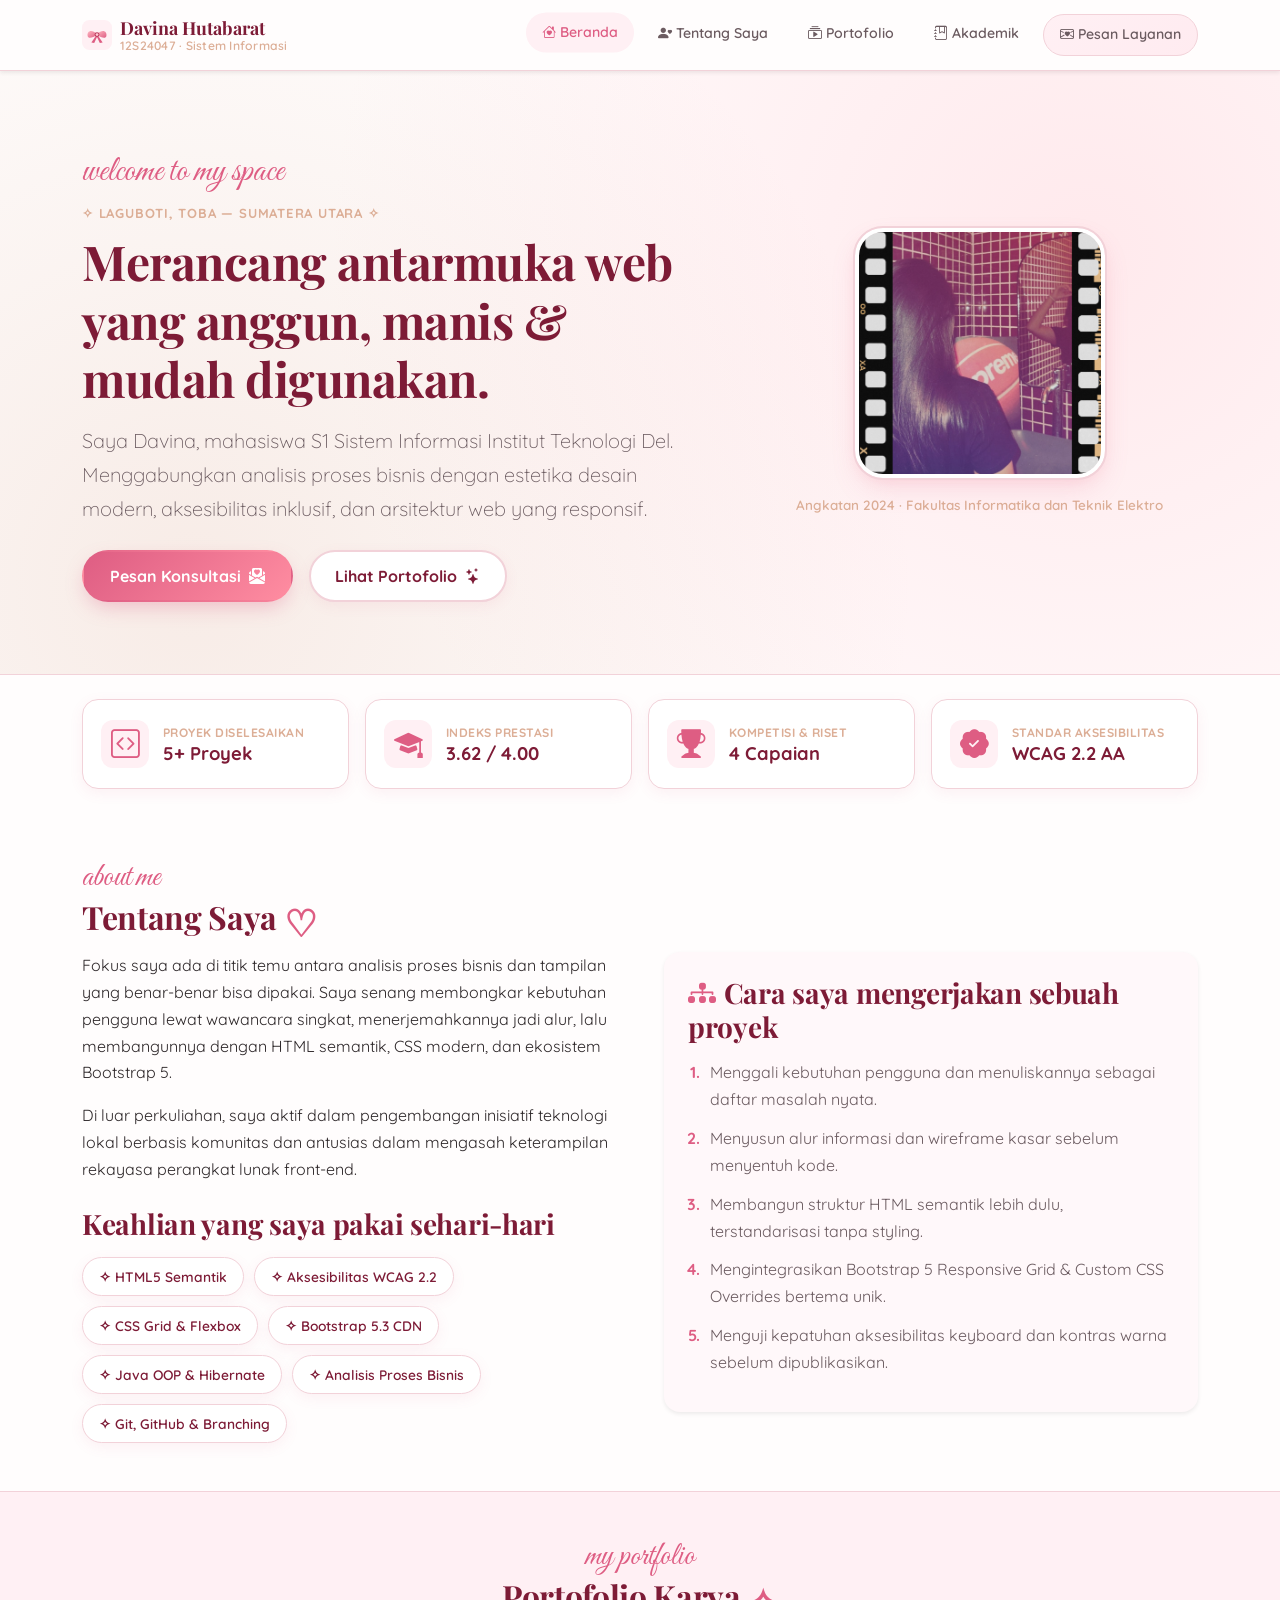
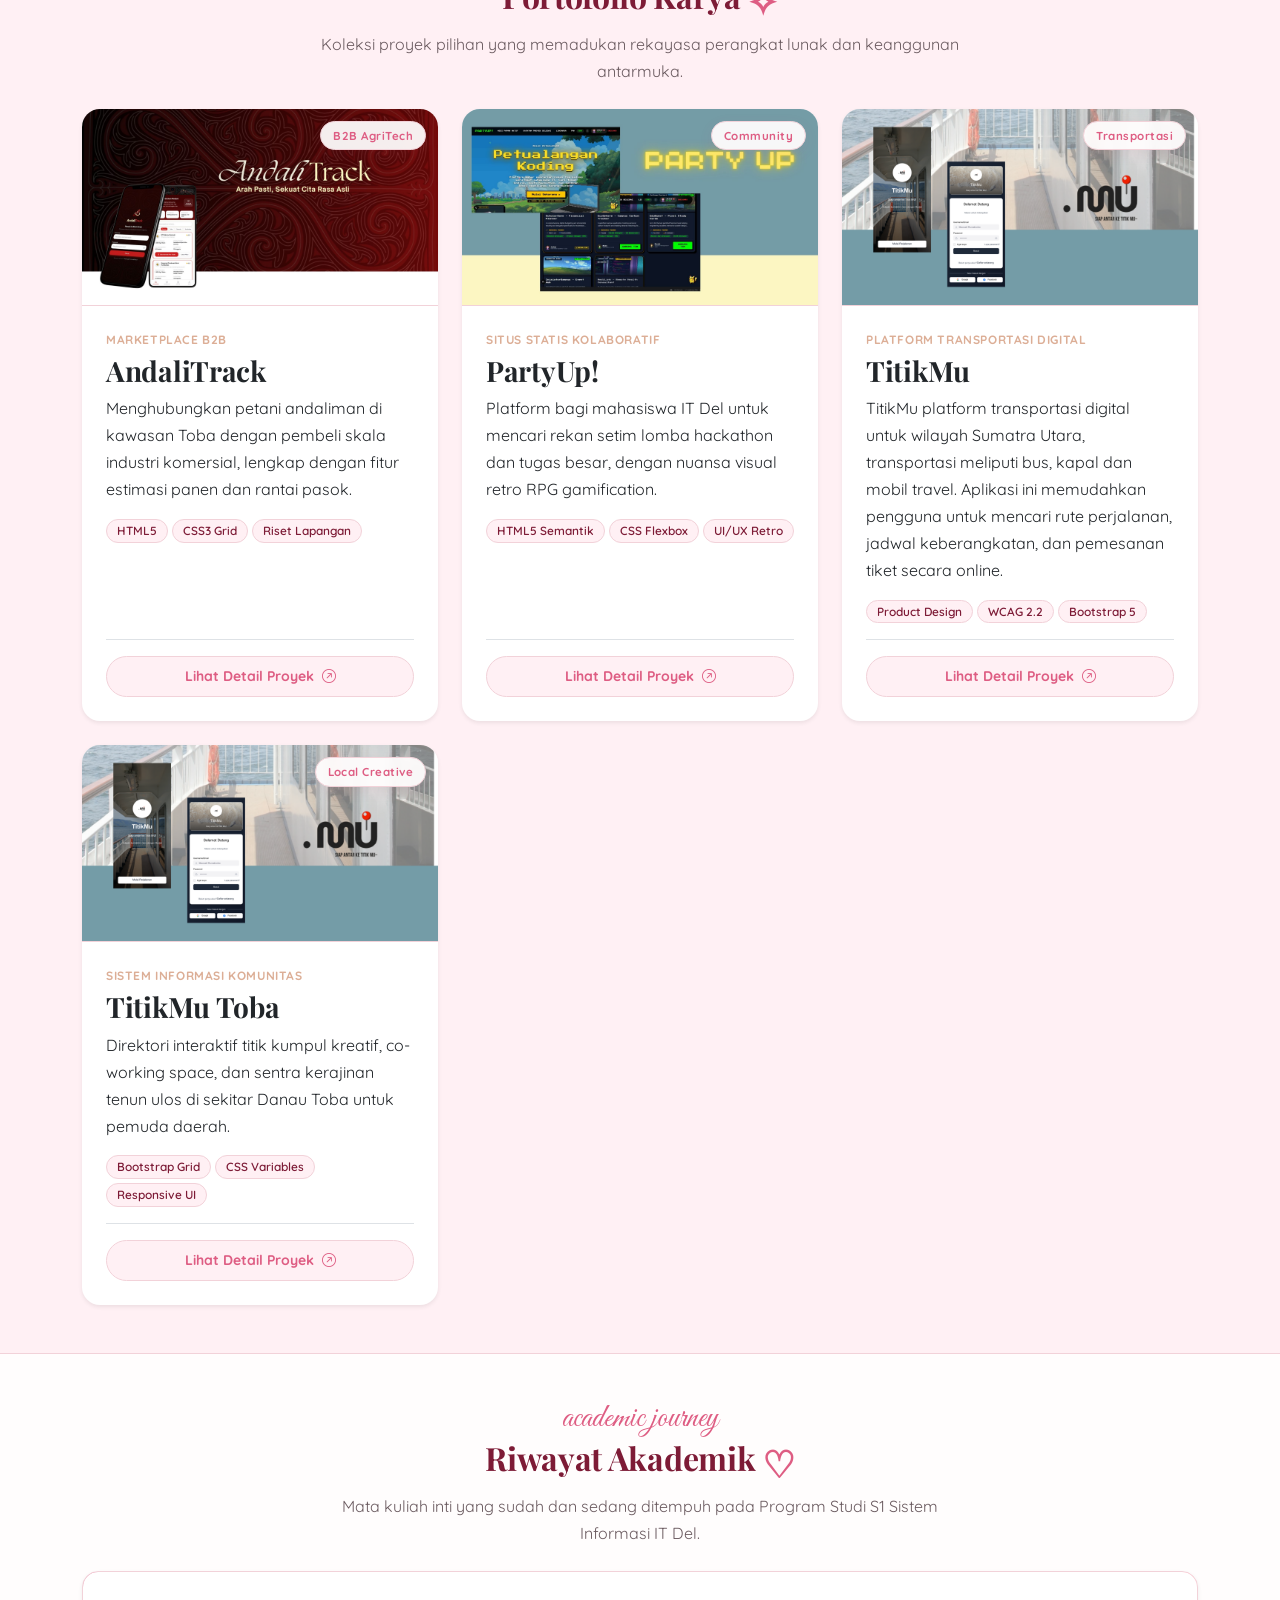
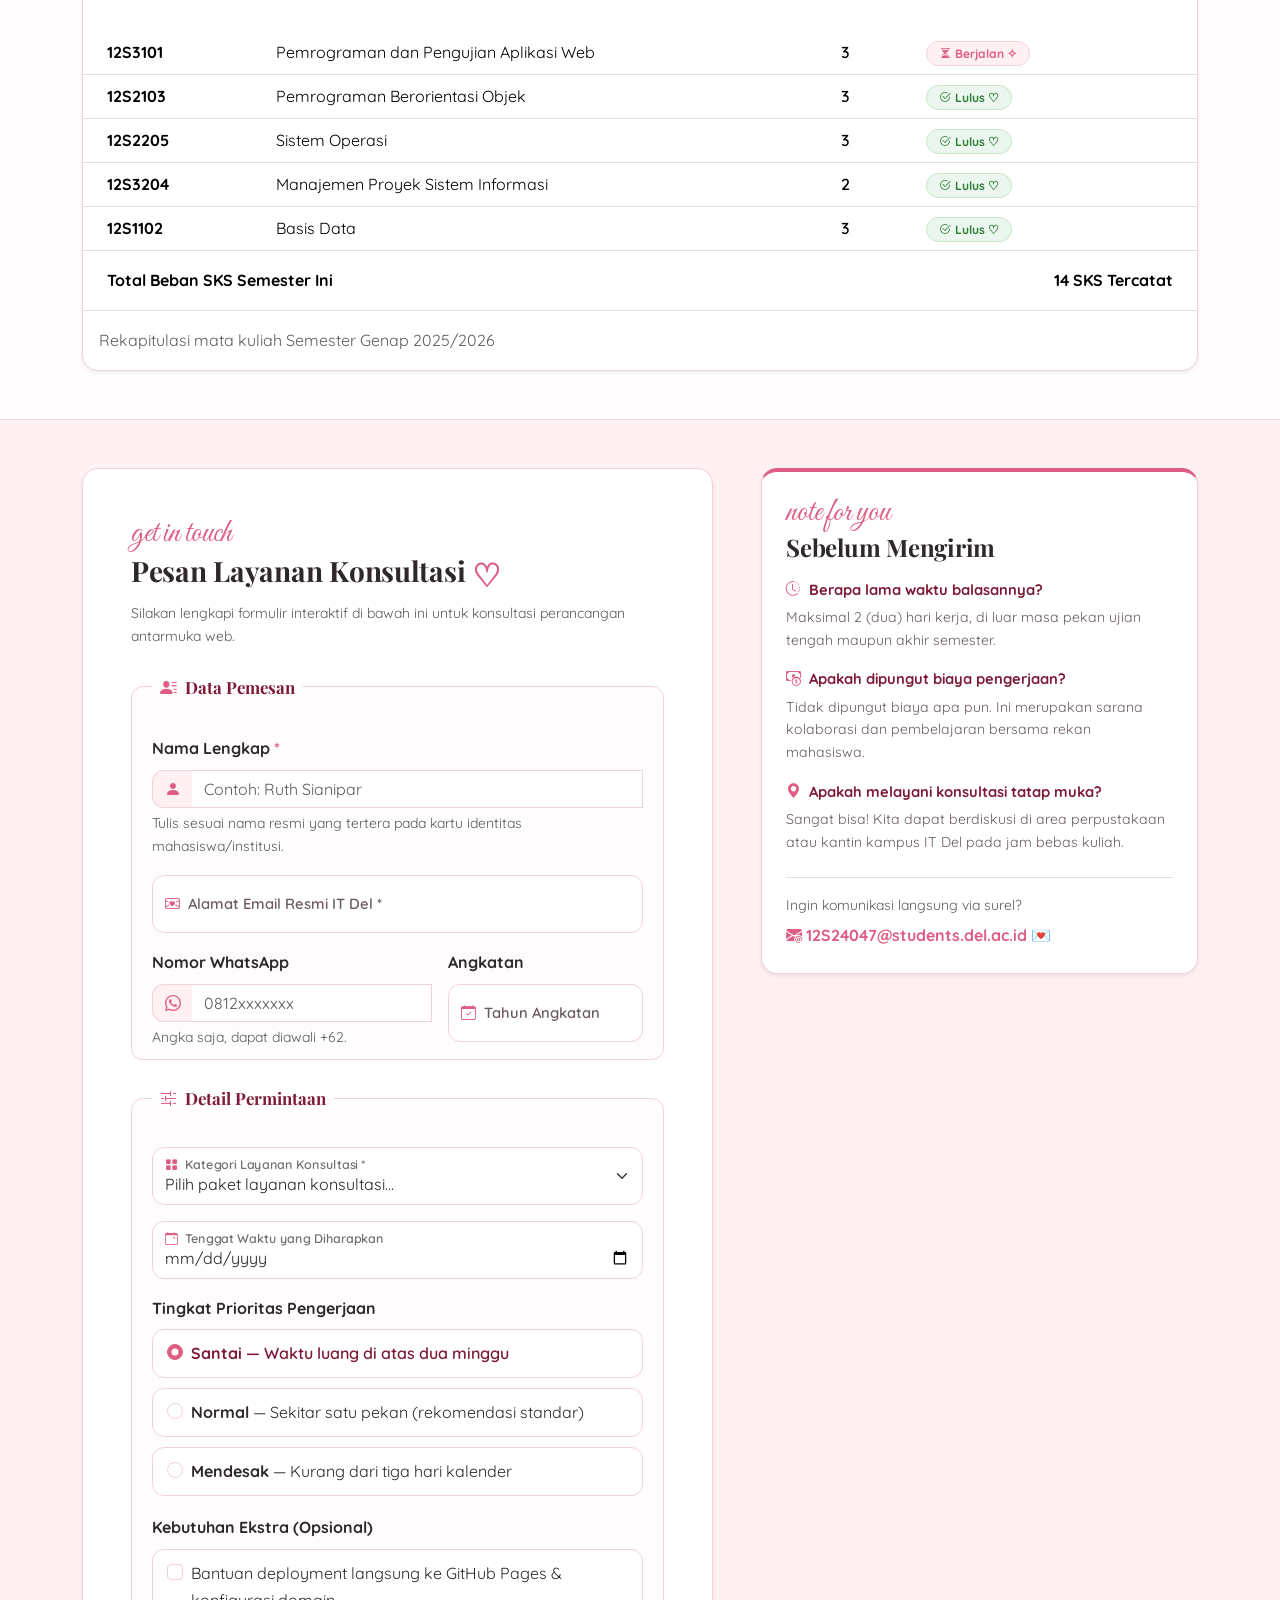
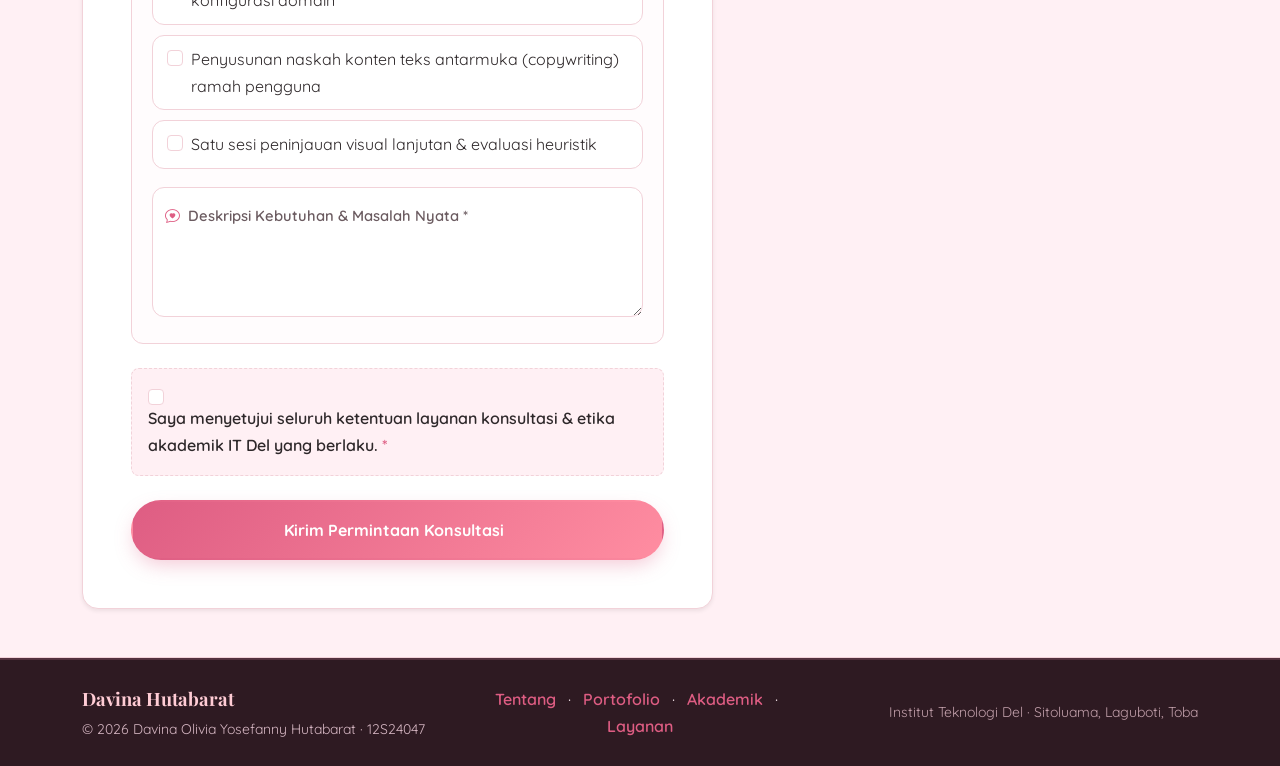
==== commit 16a02405: "update" ====
--- a/index.html
+++ b/index.html
@@ -4,7 +4,7 @@
   <meta charset="UTF-8">
   <meta name="viewport" content="width=device-width, initial-scale=1.0">
   <meta name="description" content="Portofolio akademik dan layanan konsultasi web Davina Olivia Yosefanny Hutabarat, mahasiswa S1 Sistem Informasi Institut Teknologi Del. Refactored dengan Bootstrap 5 & Advanced CSS.">
-  <title>Davina Hutabarat — Portofolio Sistem Informasi IT Del (Bootstrap 5)</title>
+  <title>Davina Olivia Yosefanny Hutabarat — Portofolio Sistem Informasi IT Del (Bootstrap 5)</title>
   
   <!-- Favicon -->
   <link rel="icon" type="image/svg+xml" href="assets/pita.svg">
@@ -126,7 +126,7 @@
               <div class="card-icon"><i class="bi bi-code-square"></i></div>
               <div class="card-info">
                 <span class="metric-label">Proyek Diselesaikan</span>
-                <strong class="metric-value">12+ Proyek</strong>
+                <strong class="metric-value">5+ Proyek</strong>
               </div>
             </div>
           </div>
@@ -135,7 +135,7 @@
               <div class="card-icon"><i class="bi bi-mortarboard-fill"></i></div>
               <div class="card-info">
                 <span class="metric-label">Indeks Prestasi</span>
-                <strong class="metric-value">3.85 / 4.00</strong>
+                <strong class="metric-value">3.62 / 4.00</strong>
               </div>
             </div>
           </div>
@@ -288,15 +288,15 @@
           <div class="col">
             <article class="card h-100 kartu-proyek border-0 shadow-sm">
               <div class="kartu-gambar-wrap">
-                <img class="card-img-top kartu-gambar" src="assets/ProyekTitikMu.png" alt="Tangkapan layar antarmuka TemanTumbuh" loading="lazy">
-                <span class="kartu-badge">HealthTech</span>
+                <img class="card-img-top kartu-gambar" src="assets/ProyekTitikMu.png" alt="Tangkapan layar antarmuka TitikMu" loading="lazy">
+                <span class="kartu-badge">Transportasi</span>
               </div>
               <div class="card-body kartu-isi d-flex flex-column">
-                <p class="kartu-label">Layanan Kesehatan Anak</p>
-                <h3 class="card-title">TemanTumbuh</h3>
+                <p class="kartu-label">Platform Transportasi Digital</p>
+                <h3 class="card-title">TitikMu</h3>
                 <p class="card-text">
-                  Aplikasi digital pencatatan riwayat imunisasi dan kurva tumbuh kembang balita bagi orang tua
-                  dan kader posyandu di wilayah pedesaan.
+                  TitikMu platform transportasi digital untuk wilayah Sumatra Utara, transportasi meliputi bus, kapal dan mobil travel. Aplikasi ini memudahkan pengguna untuk mencari rute perjalanan, jadwal keberangkatan, dan pemesanan tiket secara online.
+
                 </p>
                 <div class="badge-tech-group mb-3 d-flex flex-wrap gap-1">
                   <span class="badge badge-custom">Product Design</span>
@@ -724,22 +724,22 @@
     </div>
   </div>
 
-  <!-- Modal 3: TemanTumbuh -->
-  <div class="modal fade" id="modalTemanTumbuh" tabindex="-1" aria-labelledby="modalLabelTemanTumbuh" aria-hidden="true">
+  <!-- Modal 3: TitikMu -->
+  <div class="modal fade" id="modalTitikMu" tabindex="-1" aria-labelledby="modalLabelTitikMu" aria-hidden="true">
     <div class="modal-dialog modal-dialog-centered modal-lg">
       <div class="modal-content custom-modal-content border-0 rounded-4 shadow">
         <div class="modal-header border-bottom-0 pb-0">
           <div class="d-flex align-items-center gap-2">
             <span class="badge badge-custom fs-6">HealthTech</span>
-            <h1 class="modal-title fs-5 fw-bold text-cherry" id="modalLabelTemanTumbuh">TemanTumbuh — Digitalisasi Data Posyandu</h1>
+            <h1 class="modal-title fs-5 fw-bold text-cherry" id="modalLabelTitikMu">TitikMu — Digitalisasi Transportasi Sumatra Utara</h1>
           </div>
           <button type="button" class="btn-close" data-bs-dismiss="modal" aria-label="Tutup modal"></button>
         </div>
         <div class="modal-body py-4">
-          <img src="assets/ProyekTitikMu.png" alt="Preview TemanTumbuh" class="img-fluid rounded-3 mb-3 w-100 modal-preview-img">
+          <img src="assets/ProyekTitikMu.png" alt="Preview TitikMu" class="img-fluid rounded-3 mb-3 w-100 modal-preview-img">
           <h6 class="fw-bold text-cherry"><i class="bi bi-info-circle-fill me-1"></i> Deskripsi Proyek</h6>
           <p class="text-muted small">
-            TemanTumbuh mempermudah kader posyandu desa dan para ibu dalam memantau grafik tumbuh kembang anak secara real-time. Dilengkapi kalender imunisasi otomatis dan pemberitahuan jadwal penimbangan bulanan dengan antarmuka yang ramah pengguna awam.
+            TitikMu platform transportasi digital untuk wilayah Sumatra Utara, transportasi meliputi bus, kapal dan mobil travel. Aplikasi ini memudahkan pengguna untuk mencari rute perjalanan, jadwal keberangkatan, dan pemesanan tiket secara online.
           </p>
           <div class="row g-2 mt-2">
             <div class="col-sm-6">
@@ -832,4 +832,5 @@
     })();
   </script>
 </body>
-</html>+</html>
+
--- a/style.css
+++ b/style.css
@@ -1,4 +1,4 @@
-
+/* Davina Olivia Yosefanny Hutabarat */
 /* =========================================================
    1. CSS CUSTOM PROPERTIES (ROOT VARIABLES - MINIMAL 6 VARIABEL)
    Memenuhi Indikator 3 & Evaluasi Custom Overrides & Theming
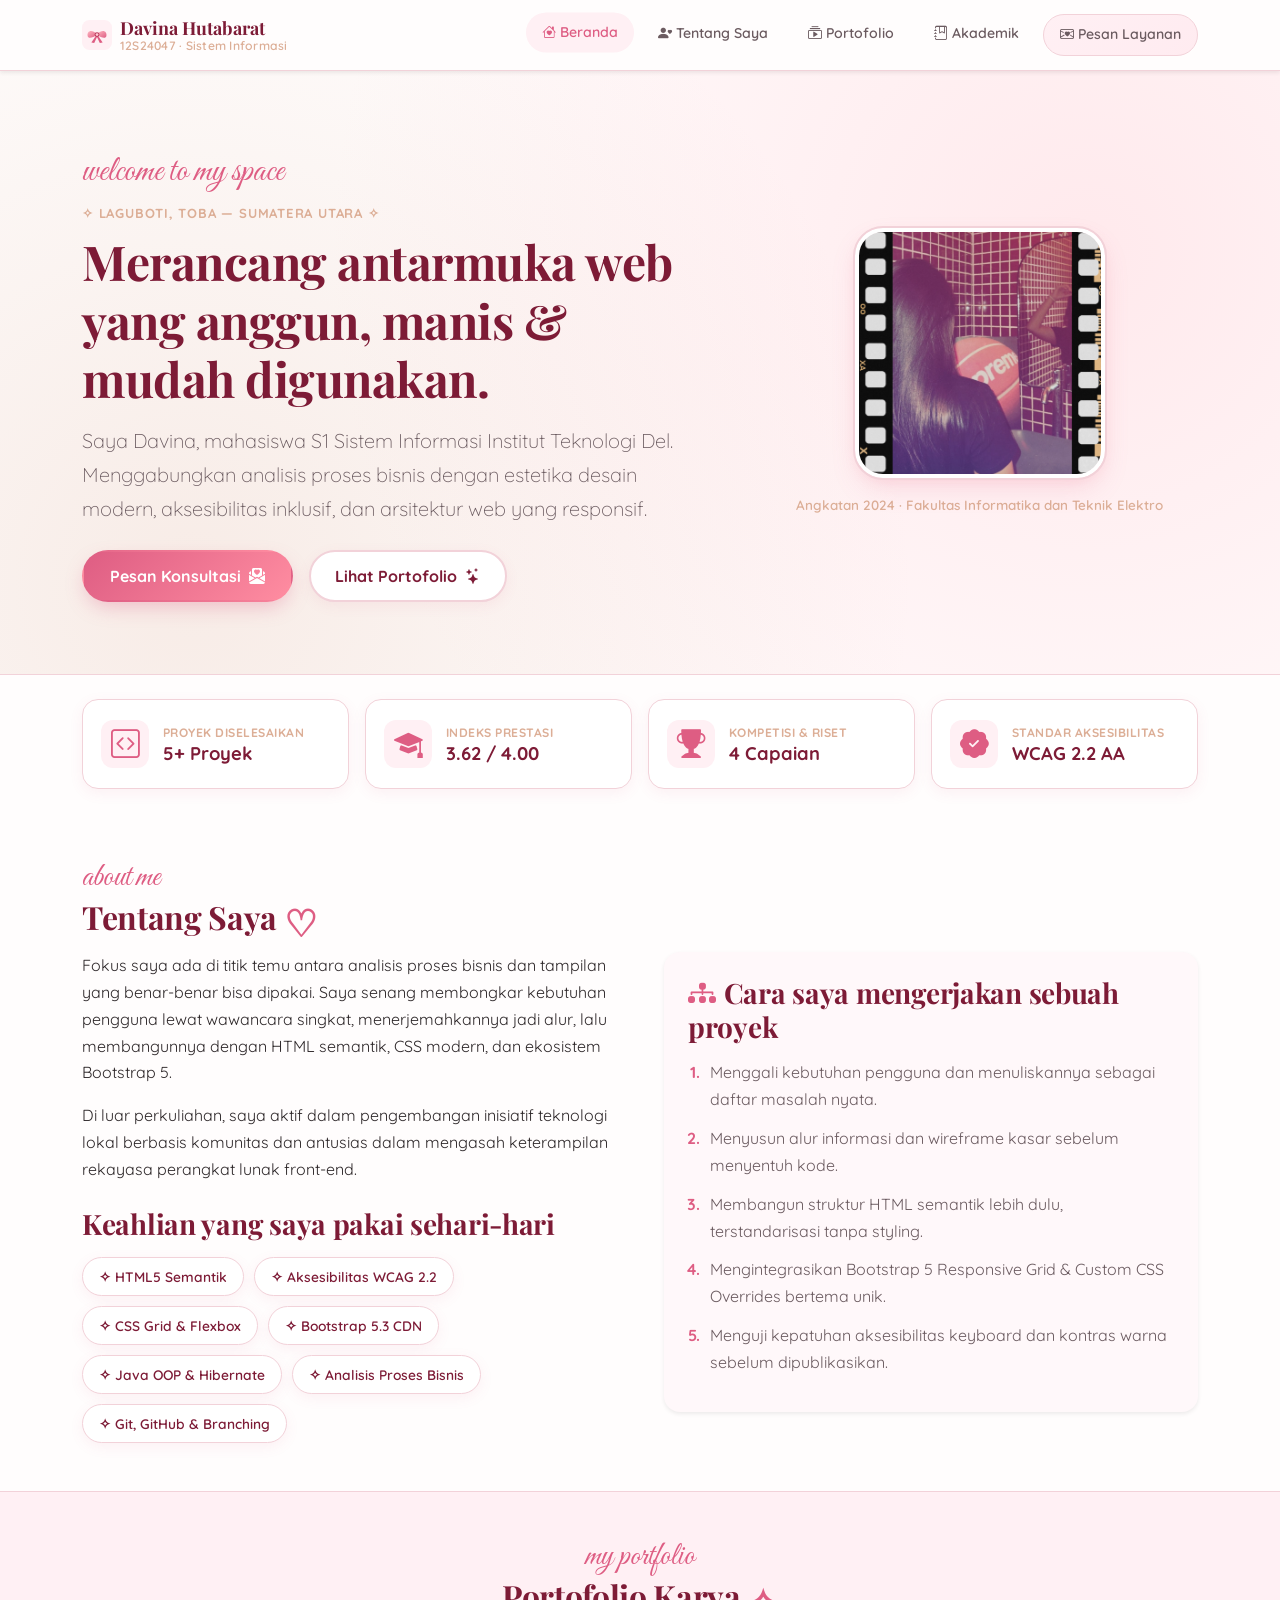
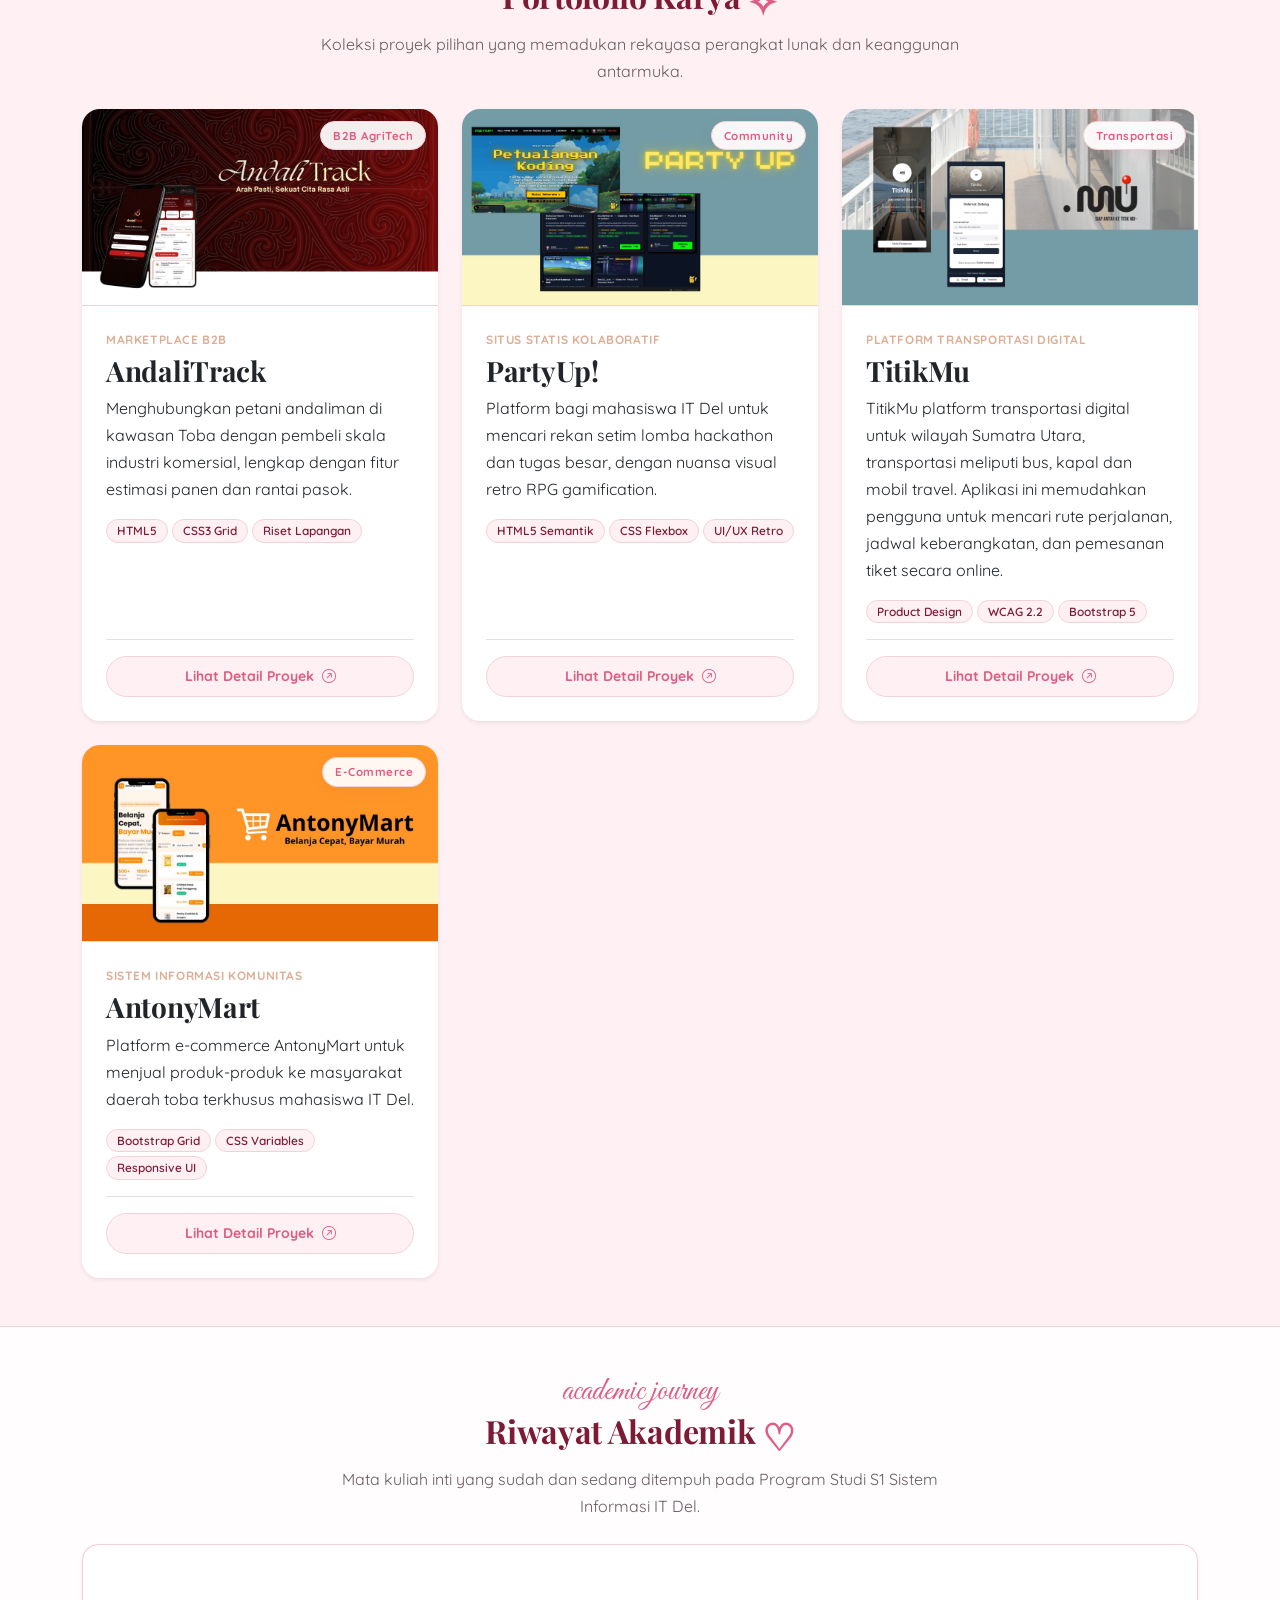
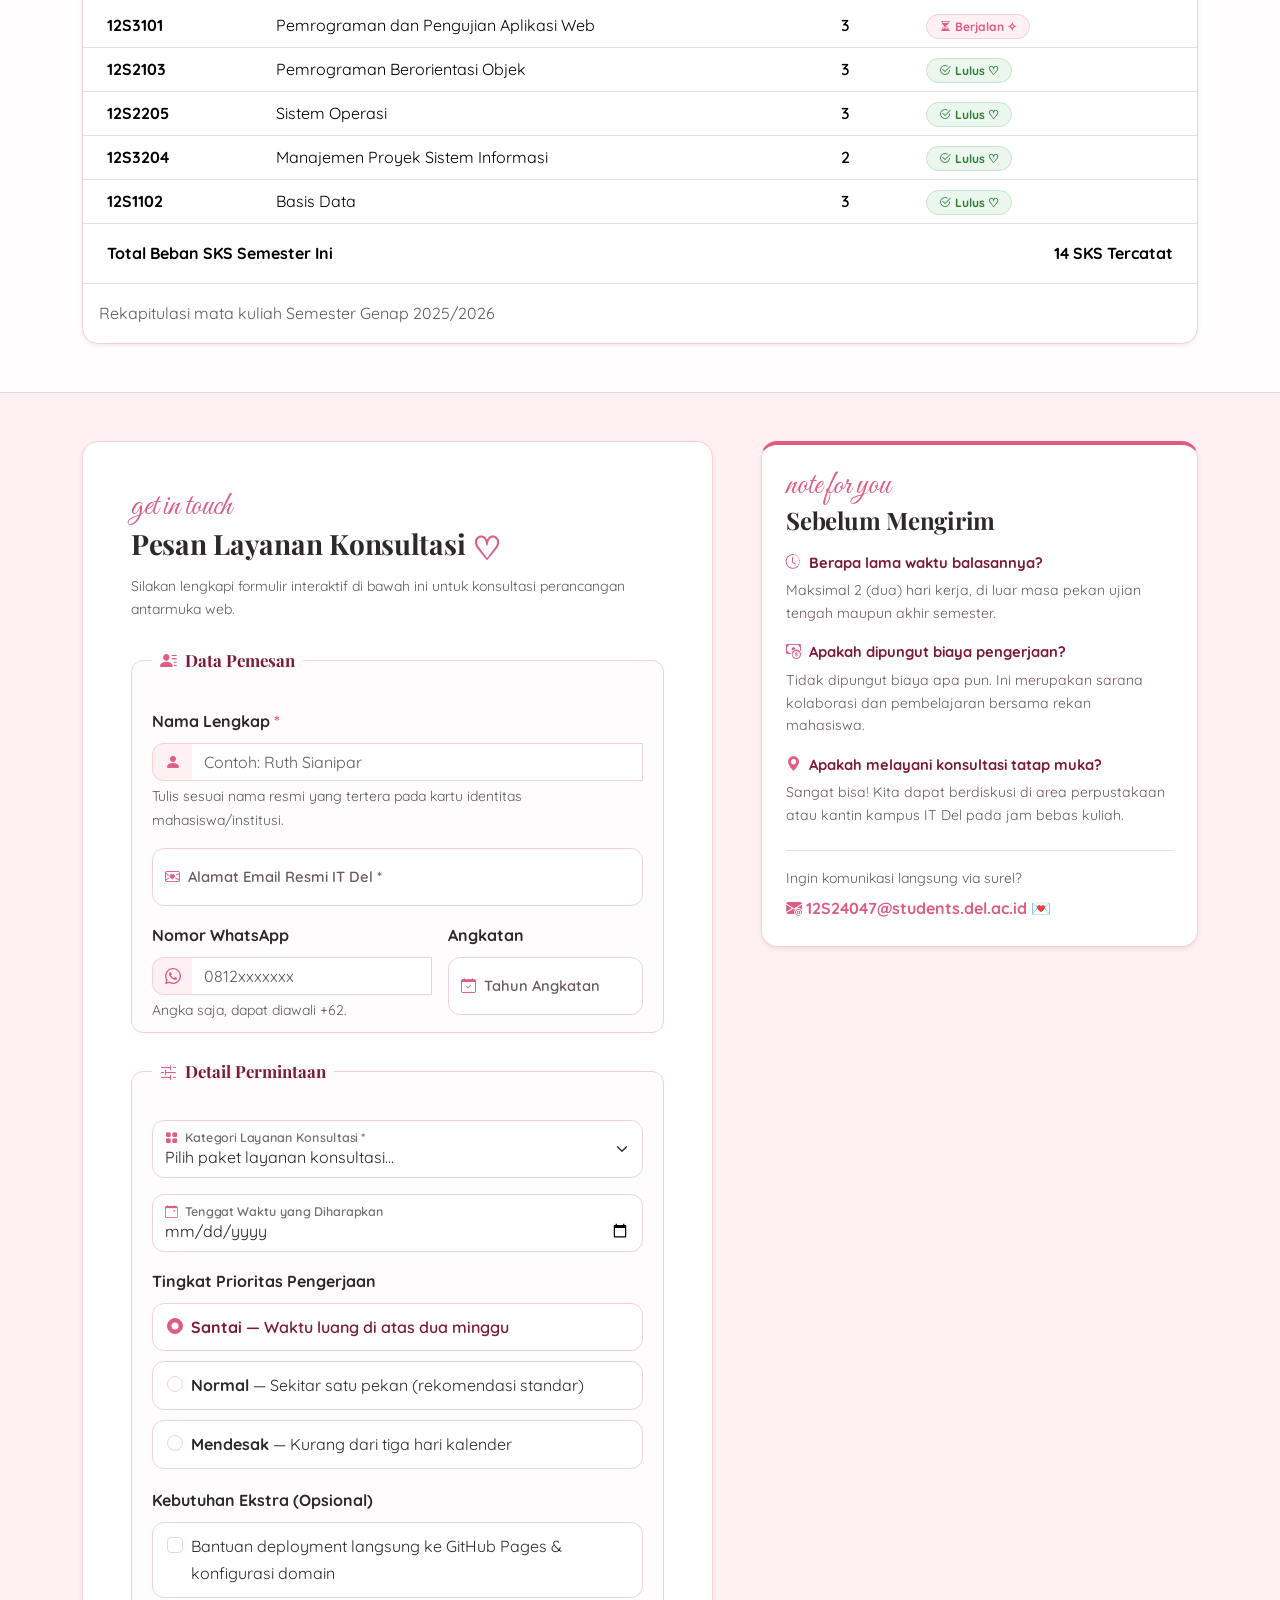
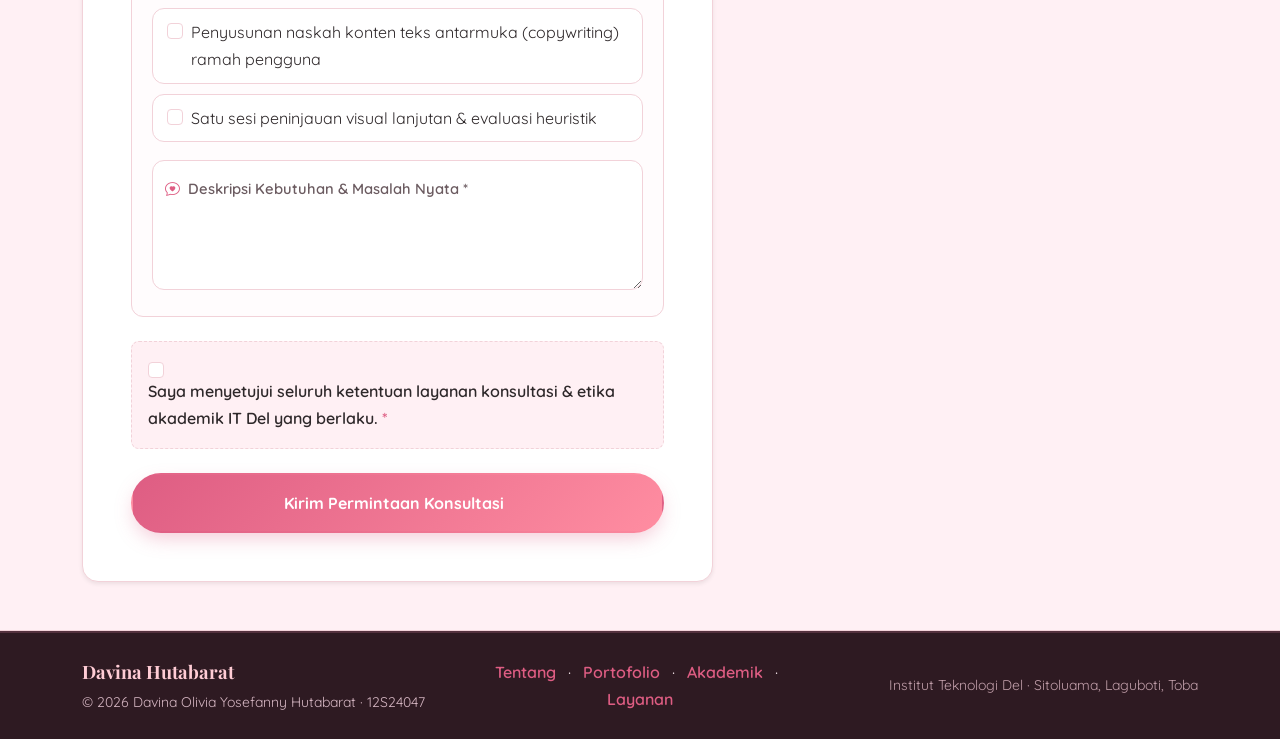
==== commit f9709a2f: "update proyek" ====
--- a/index.html
+++ b/index.html
@@ -284,7 +284,7 @@
             </article>
           </div>
 
-          <!-- Kartu 3: TemanTumbuh -->
+          <!-- Kartu 3: TitikMu-->
           <div class="col">
             <article class="card h-100 kartu-proyek border-0 shadow-sm">
               <div class="kartu-gambar-wrap">
@@ -304,7 +304,7 @@
                   <span class="badge badge-custom">Bootstrap 5</span>
                 </div>
                 <div class="kartu-meta mt-auto pt-3 border-top">
-                  <button type="button" class="btn btn-sm btn-modal-trigger w-100" data-bs-toggle="modal" data-bs-target="#modalTemanTumbuh">
+                  <button type="button" class="btn btn-sm btn-modal-trigger w-100" data-bs-toggle="modal" data-bs-target="#modalTitikMu">
                     <span>Lihat Detail Proyek</span>
                     <i class="bi bi-arrow-up-right-circle ms-1"></i>
                   </button>
@@ -313,19 +313,18 @@
             </article>
           </div>
 
-          <!-- Kartu 4: TitikMu Toba (Kartu Ke-4 Sesuai Spesifikasi Wajib Minimal 4 Card) -->
+          <!-- Kartu 4: AntonyMart  -->
           <div class="col">
             <article class="card h-100 kartu-proyek border-0 shadow-sm">
               <div class="kartu-gambar-wrap">
-                <img class="card-img-top kartu-gambar" src="assets/ProyekTitikMu.png" alt="Tangkapan layar antarmuka TitikMu Toba" loading="lazy">
-                <span class="kartu-badge">Local Creative</span>
+                <img class="card-img-top kartu-gambar" src="assets/proyek-antonymart.jpg" alt="Tangkapan layar antarmuka AntonyMart" loading="lazy">
+                <span class="kartu-badge">E-Commerce</span>
               </div>
               <div class="card-body kartu-isi d-flex flex-column">
                 <p class="kartu-label">Sistem Informasi Komunitas</p>
-                <h3 class="card-title">TitikMu Toba</h3>
+                <h3 class="card-title">AntonyMart</h3>
                 <p class="card-text">
-                  Direktori interaktif titik kumpul kreatif, co-working space, dan sentra kerajinan tenun ulos
-                  di sekitar Danau Toba untuk pemuda daerah.
+                  Platform e-commerce AntonyMart untuk menjual produk-produk ke masyarakat daerah toba terkhusus mahasiswa IT Del.
                 </p>
                 <div class="badge-tech-group mb-3 d-flex flex-wrap gap-1">
                   <span class="badge badge-custom">Bootstrap Grid</span>
@@ -333,7 +332,7 @@
                   <span class="badge badge-custom">Responsive UI</span>
                 </div>
                 <div class="kartu-meta mt-auto pt-3 border-top">
-                  <button type="button" class="btn btn-sm btn-modal-trigger w-100" data-bs-toggle="modal" data-bs-target="#modalTitikMu">
+                  <button type="button" class="btn btn-sm btn-modal-trigger w-100" data-bs-toggle="modal" data-bs-target="#modalAntonyMart">
                     <span>Lihat Detail Proyek</span>
                     <i class="bi bi-arrow-up-right-circle ms-1"></i>
                   </button>
@@ -764,22 +763,22 @@
     </div>
   </div>
 
-  <!-- Modal 4: TitikMu Toba -->
-  <div class="modal fade" id="modalTitikMu" tabindex="-1" aria-labelledby="modalLabelTitikMu" aria-hidden="true">
+  <!-- Modal 4: AntonyMart -->
+  <div class="modal fade" id="modalAntonyMart" tabindex="-1" aria-labelledby="modalLabelAntonyMart" aria-hidden="true">
     <div class="modal-dialog modal-dialog-centered modal-lg">
       <div class="modal-content custom-modal-content border-0 rounded-4 shadow">
         <div class="modal-header border-bottom-0 pb-0">
           <div class="d-flex align-items-center gap-2">
-            <span class="badge badge-custom fs-6">Local Creative</span>
-            <h1 class="modal-title fs-5 fw-bold text-cherry" id="modalLabelTitikMu">TitikMu Toba — Direktori Ruang Kreatif</h1>
+            <span class="badge badge-custom fs-6">E-Commerce</span>
+            <h1 class="modal-title fs-5 fw-bold text-cherry" id="modalLabelAntonyMart">AntonyMart — E-Commerce Platform</h1>
           </div>
           <button type="button" class="btn-close" data-bs-dismiss="modal" aria-label="Tutup modal"></button>
         </div>
         <div class="modal-body py-4">
-          <img src="assets/ProyekTitikMu.png" alt="Preview TitikMu Toba" class="img-fluid rounded-3 mb-3 w-100 modal-preview-img">
+          <img src="assets/proyek-antonymart.jpg" alt="Preview AntonyMart" class="img-fluid rounded-3 mb-3 w-100 modal-preview-img">
           <h6 class="fw-bold text-cherry"><i class="bi bi-info-circle-fill me-1"></i> Deskripsi Proyek</h6>
           <p class="text-muted small">
-            TitikMu Toba memetakan pusat-pusat kegiatan kreatif, ruang kerja bersama (co-working), kafe produktif, dan sentra kerajinan tenun ulos di sekeliling Danau Toba. Memberdayakan pelaku ekonomi kreatif muda melalui visualisasi peta tematik dan katalog layanan digital.
+            AntonyMart adalah platform e-commerce yang dirancang untuk memudahkan pengguna dalam menemukan dan membeli produk-produk lokal. Platform ini menawarkan berbagai fitur seperti pencarian produk, ulasan pelanggan, dan sistem pembayaran yang aman.
           </p>
           <div class="row g-2 mt-2">
             <div class="col-sm-6">
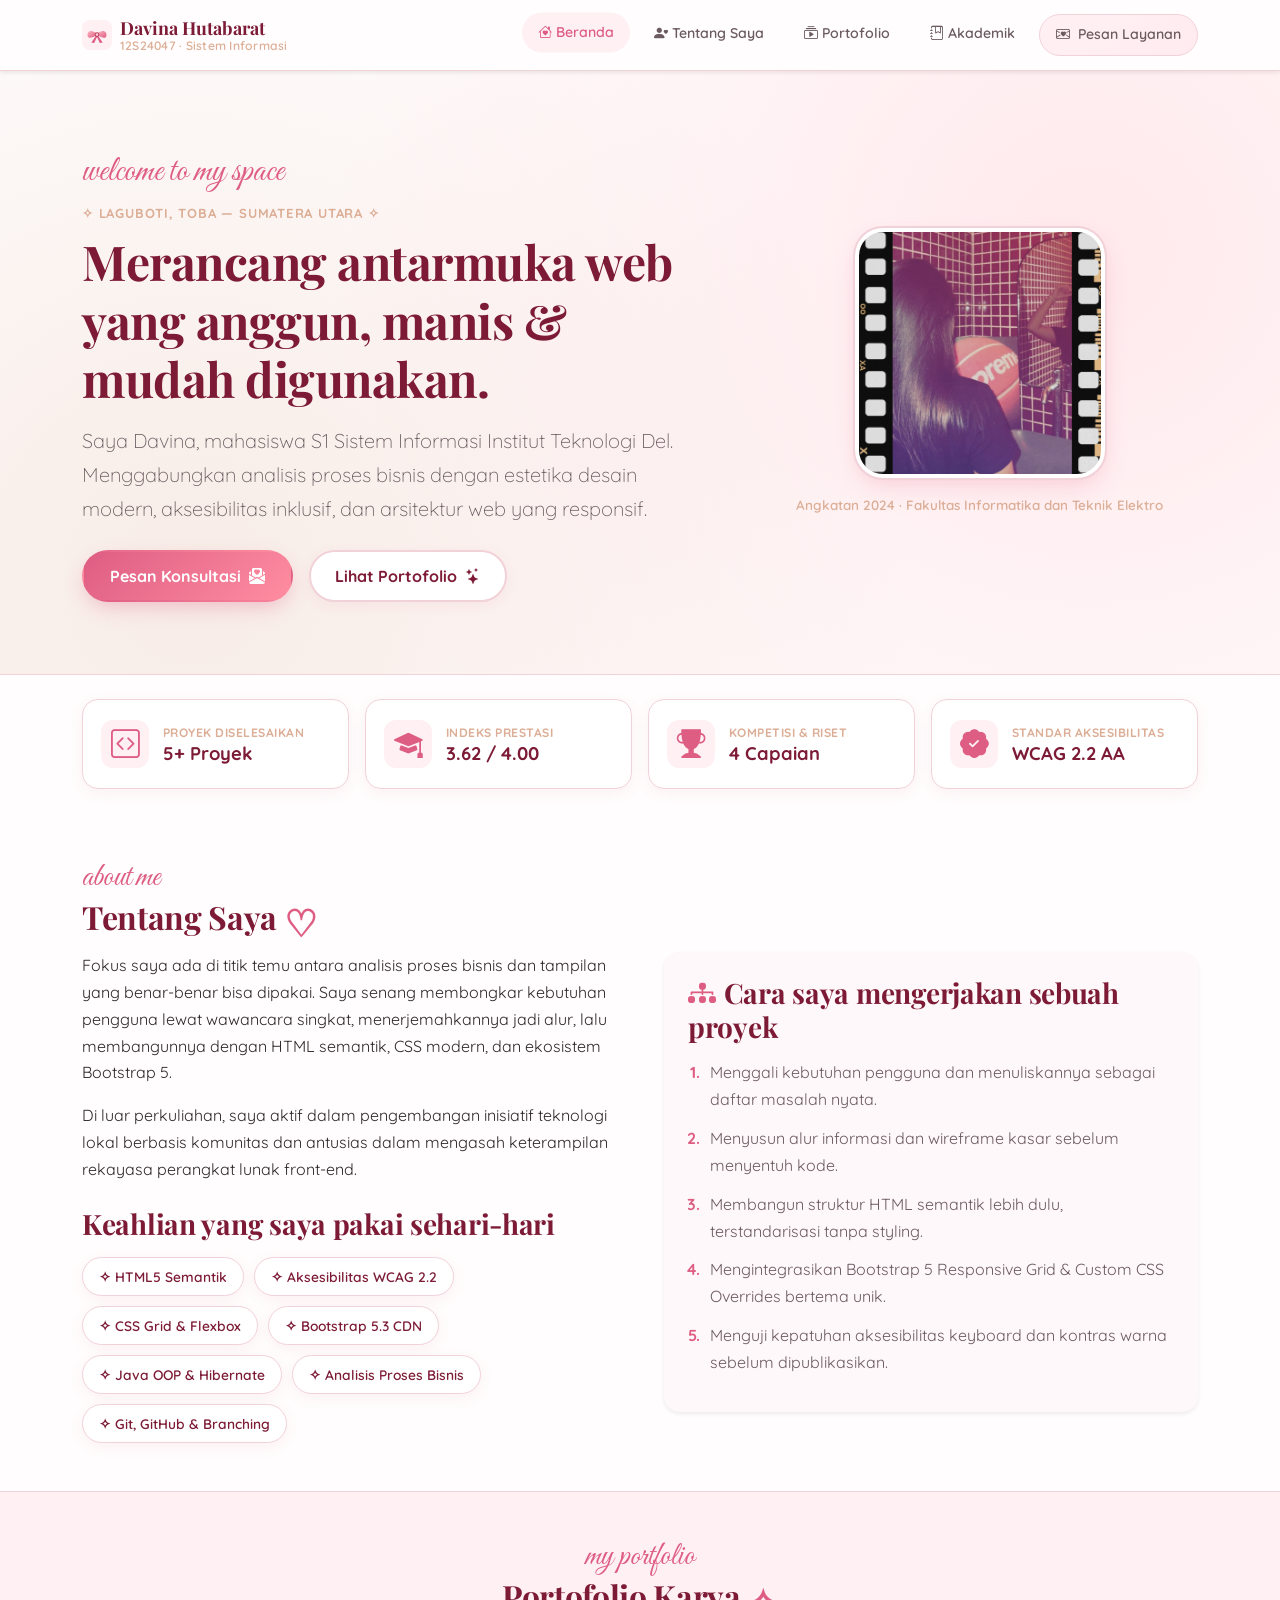
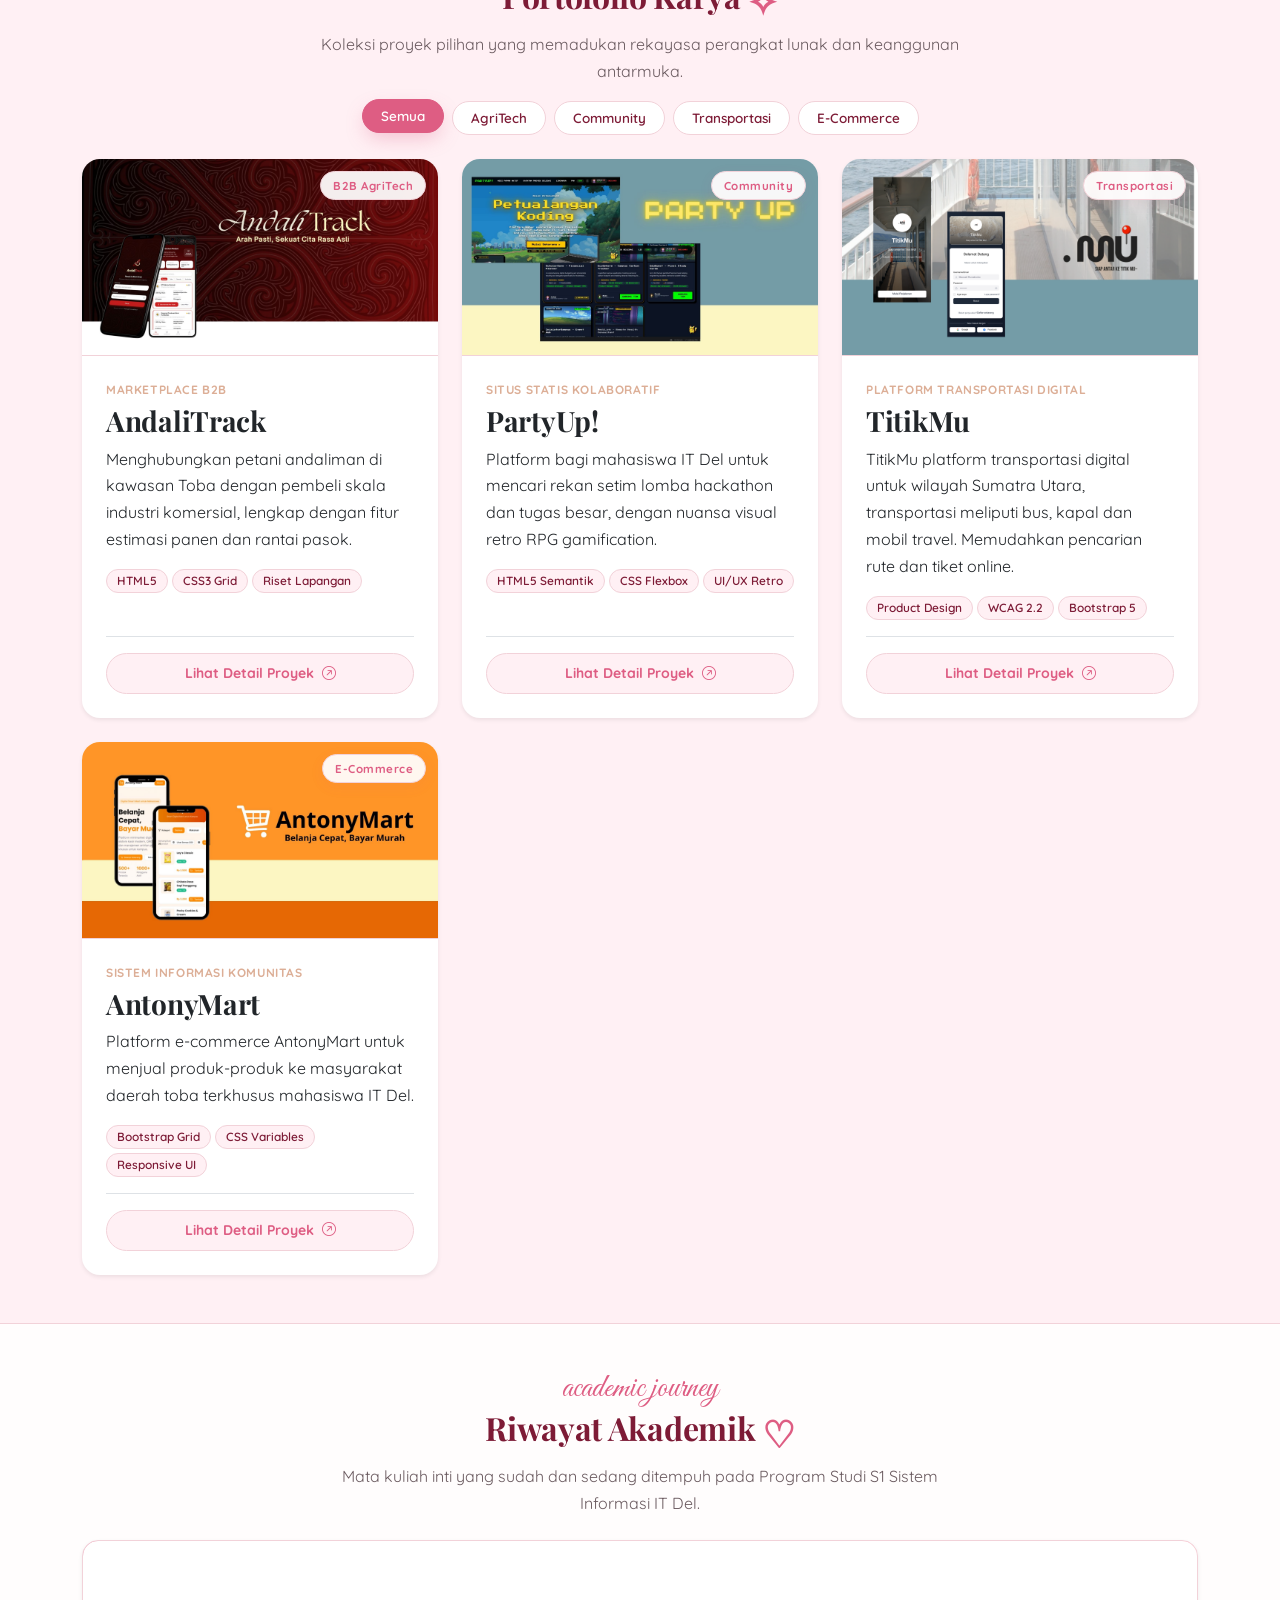
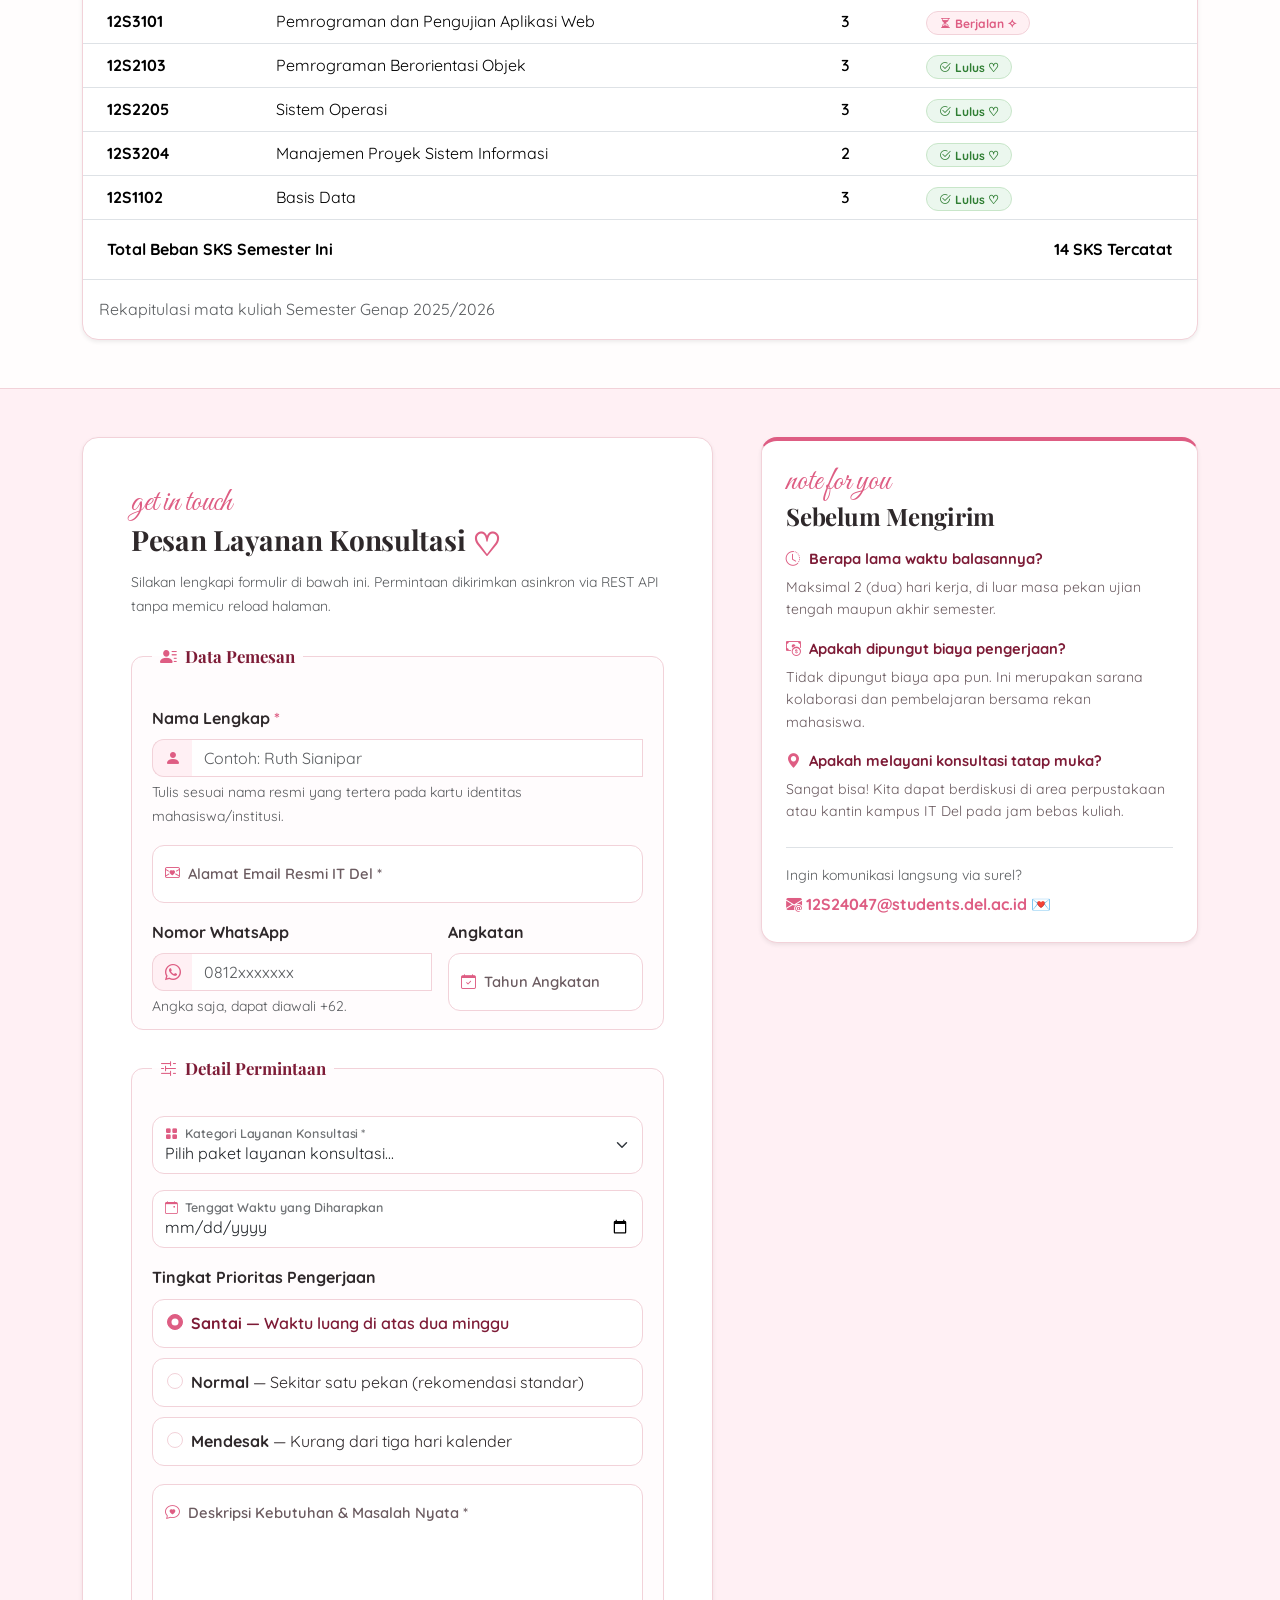
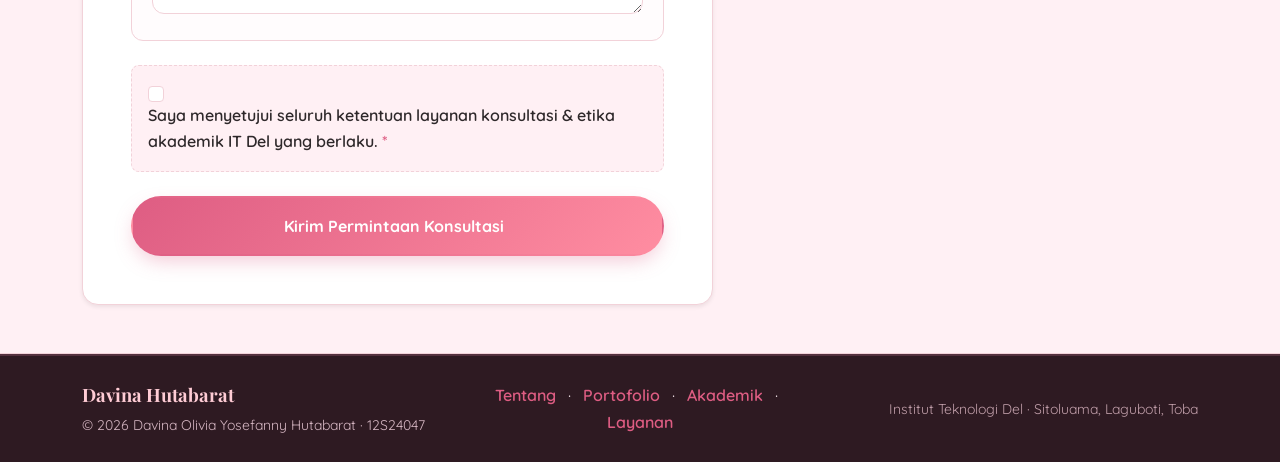
==== commit d79a9833: "update w4" ====
--- a/index.html
+++ b/index.html
@@ -20,7 +20,7 @@
   <!-- 2. Bootstrap Icons 1.11.3 CDN -->
   <link rel="stylesheet" href="https://cdn.jsdelivr.net/npm/bootstrap-icons@1.11.3/font/bootstrap-icons.min.css">
 
-  <!-- 3. Custom CSS Overrides (Dimuat SETELAH Bootstrap sesuai spesifikasi modul) -->
+  <!-- 3. Custom CSS Overrides -->
   <link rel="stylesheet" href="style.css">
 </head>
 
@@ -64,7 +64,10 @@
               <a class="nav-link" href="#akademik"><i class="bi bi-journal-bookmark me-1"></i>Akademik</a>
             </li>
             <li class="nav-item">
-              <a class="nav-link nav-btn-cta" href="#layanan"><i class="bi bi-envelope-heart me-1"></i>Pesan Layanan</a>
+              <a class="nav-link nav-btn-cta d-inline-flex align-items-center gap-1" href="#layanan">
+                <i class="bi bi-envelope-heart me-1"></i>Pesan Layanan
+                <span id="orderBadge" class="badge rounded-pill bg-danger" style="display: none; font-size: 0.72rem;">0</span>
+              </a>
             </li>
           </ul>
         </div>
@@ -117,7 +120,7 @@
       </div>
     </section>
 
-    <!-- ============ LAB 1: METRIC / STATISTIC HIGHLIGHTS ============ -->
+    <!-- ============ METRIC / STATISTIC HIGHLIGHTS ============ -->
     <section class="metrik-section py-4" aria-label="Statistik dan Pencapaian">
       <div class="container">
         <div class="row g-3">
@@ -211,136 +214,27 @@
       </div>
     </section>
 
-    <!-- ============ SECTION 2: PORTOFOLIO KARYA (GRID & MODAL) ============ -->
+    <!-- ============ SECTION 2: PORTOFOLIO KARYA (DYNAMIC CSR) ============ -->
     <section id="portofolio" class="bagian bagian-alt py-5" aria-labelledby="judul-portofolio">
       <div class="container">
         <div class="section-intro text-center mb-4">
           <span class="section-script-kicker">my portfolio</span>
           <h2 id="judul-portofolio">Portofolio Karya <span class="sparkle-accent" aria-hidden="true">✧</span></h2>
           <p class="bagian-lede">Koleksi proyek pilihan yang memadukan rekayasa perangkat lunak dan keanggunan antarmuka.</p>
-        </div>
-
-        <!-- 
-          GRID PORTOFOLIO: Wajib minimal 4 buah Kartu Proyek (.card) 
-          dalam grid responsif (row-cols-1 row-cols-md-2 row-cols-lg-3 g-4)
-        -->
-        <div class="row row-cols-1 row-cols-md-2 row-cols-lg-3 g-4">
-
-          <!-- Kartu 1: AndaliTrack -->
-          <div class="col">
-            <article class="card h-100 kartu-proyek border-0 shadow-sm">
-              <div class="kartu-gambar-wrap">
-                <img class="card-img-top kartu-gambar" src="assets/proyek-andalitrack.jpg" alt="Tangkapan layar antarmuka AndaliTrack" loading="lazy">
-                <span class="kartu-badge">B2B AgriTech</span>
-              </div>
-              <div class="card-body kartu-isi d-flex flex-column">
-                <p class="kartu-label">Marketplace B2B</p>
-                <h3 class="card-title">AndaliTrack</h3>
-                <p class="card-text">
-                  Menghubungkan petani andaliman di kawasan Toba dengan pembeli skala industri komersial,
-                  lengkap dengan fitur estimasi panen dan rantai pasok.
-                </p>
-                <div class="badge-tech-group mb-3 d-flex flex-wrap gap-1">
-                  <span class="badge badge-custom">HTML5</span>
-                  <span class="badge badge-custom">CSS3 Grid</span>
-                  <span class="badge badge-custom">Riset Lapangan</span>
-                </div>
-                <div class="kartu-meta mt-auto pt-3 border-top">
-                  <button type="button" class="btn btn-sm btn-modal-trigger w-100" data-bs-toggle="modal" data-bs-target="#modalAndaliTrack">
-                    <span>Lihat Detail Proyek</span>
-                    <i class="bi bi-arrow-up-right-circle ms-1"></i>
-                  </button>
-                </div>
-              </div>
-            </article>
-          </div>
-
-          <!-- Kartu 2: PartyUp! -->
-          <div class="col">
-            <article class="card h-100 kartu-proyek border-0 shadow-sm">
-              <div class="kartu-gambar-wrap">
-                <img class="card-img-top kartu-gambar" src="assets/proyek-partyup.jpg" alt="Tangkapan layar antarmuka PartyUp!" loading="lazy">
-                <span class="kartu-badge">Community</span>
-              </div>
-              <div class="card-body kartu-isi d-flex flex-column">
-                <p class="kartu-label">Situs Statis Kolaboratif</p>
-                <h3 class="card-title">PartyUp!</h3>
-                <p class="card-text">
-                  Platform bagi mahasiswa IT Del untuk mencari rekan setim lomba hackathon dan tugas besar,
-                  dengan nuansa visual retro RPG gamification.
-                </p>
-                <div class="badge-tech-group mb-3 d-flex flex-wrap gap-1">
-                  <span class="badge badge-custom">HTML5 Semantik</span>
-                  <span class="badge badge-custom">CSS Flexbox</span>
-                  <span class="badge badge-custom">UI/UX Retro</span>
-                </div>
-                <div class="kartu-meta mt-auto pt-3 border-top">
-                  <button type="button" class="btn btn-sm btn-modal-trigger w-100" data-bs-toggle="modal" data-bs-target="#modalPartyUp">
-                    <span>Lihat Detail Proyek</span>
-                    <i class="bi bi-arrow-up-right-circle ms-1"></i>
-                  </button>
-                </div>
-              </div>
-            </article>
-          </div>
-
-          <!-- Kartu 3: TitikMu-->
-          <div class="col">
-            <article class="card h-100 kartu-proyek border-0 shadow-sm">
-              <div class="kartu-gambar-wrap">
-                <img class="card-img-top kartu-gambar" src="assets/ProyekTitikMu.png" alt="Tangkapan layar antarmuka TitikMu" loading="lazy">
-                <span class="kartu-badge">Transportasi</span>
-              </div>
-              <div class="card-body kartu-isi d-flex flex-column">
-                <p class="kartu-label">Platform Transportasi Digital</p>
-                <h3 class="card-title">TitikMu</h3>
-                <p class="card-text">
-                  TitikMu platform transportasi digital untuk wilayah Sumatra Utara, transportasi meliputi bus, kapal dan mobil travel. Aplikasi ini memudahkan pengguna untuk mencari rute perjalanan, jadwal keberangkatan, dan pemesanan tiket secara online.
-
-                </p>
-                <div class="badge-tech-group mb-3 d-flex flex-wrap gap-1">
-                  <span class="badge badge-custom">Product Design</span>
-                  <span class="badge badge-custom">WCAG 2.2</span>
-                  <span class="badge badge-custom">Bootstrap 5</span>
-                </div>
-                <div class="kartu-meta mt-auto pt-3 border-top">
-                  <button type="button" class="btn btn-sm btn-modal-trigger w-100" data-bs-toggle="modal" data-bs-target="#modalTitikMu">
-                    <span>Lihat Detail Proyek</span>
-                    <i class="bi bi-arrow-up-right-circle ms-1"></i>
-                  </button>
-                </div>
-              </div>
-            </article>
-          </div>
-
-          <!-- Kartu 4: AntonyMart  -->
-          <div class="col">
-            <article class="card h-100 kartu-proyek border-0 shadow-sm">
-              <div class="kartu-gambar-wrap">
-                <img class="card-img-top kartu-gambar" src="assets/proyek-antonymart.jpg" alt="Tangkapan layar antarmuka AntonyMart" loading="lazy">
-                <span class="kartu-badge">E-Commerce</span>
-              </div>
-              <div class="card-body kartu-isi d-flex flex-column">
-                <p class="kartu-label">Sistem Informasi Komunitas</p>
-                <h3 class="card-title">AntonyMart</h3>
-                <p class="card-text">
-                  Platform e-commerce AntonyMart untuk menjual produk-produk ke masyarakat daerah toba terkhusus mahasiswa IT Del.
-                </p>
-                <div class="badge-tech-group mb-3 d-flex flex-wrap gap-1">
-                  <span class="badge badge-custom">Bootstrap Grid</span>
-                  <span class="badge badge-custom">CSS Variables</span>
-                  <span class="badge badge-custom">Responsive UI</span>
-                </div>
-                <div class="kartu-meta mt-auto pt-3 border-top">
-                  <button type="button" class="btn btn-sm btn-modal-trigger w-100" data-bs-toggle="modal" data-bs-target="#modalAntonyMart">
-                    <span>Lihat Detail Proyek</span>
-                    <i class="bi bi-arrow-up-right-circle ms-1"></i>
-                  </button>
-                </div>
-              </div>
-            </article>
-          </div>
-
+          
+          <!-- Filter Kategori Portofolio -->
+          <div class="filter-btn-group justify-content-center mt-3">
+            <button type="button" class="btn filter-btn active" data-filter="all">Semua</button>
+            <button type="button" class="btn filter-btn" data-filter="B2B AgriTech">AgriTech</button>
+            <button type="button" class="btn filter-btn" data-filter="Community">Community</button>
+            <button type="button" class="btn filter-btn" data-filter="Transportasi">Transportasi</button>
+            <button type="button" class="btn filter-btn" data-filter="E-Commerce">E-Commerce</button>
+          </div>
+        </div>
+
+        <!-- CONTAINER KARTU DINAMIS (DIRENDER DARI data/projects.json MELALUI app.js) -->
+        <div class="row row-cols-1 row-cols-md-2 row-cols-lg-3 g-4" id="projects-container">
+          <!-- Kartu dinamis akan diinjeksi oleh js/app.js -->
         </div>
       </div>
     </section>
@@ -409,7 +303,7 @@
       </div>
     </section>
 
-    <!-- ============ SECTION 4: FORMULIR LAYANAN (MODERNISASI BOOTSTRAP 5) ============ -->
+    <!-- ============ SECTION 4: FORMULIR LAYANAN (ASINKRON REST DTO) ============ -->
     <section id="layanan" class="bagian bagian-alt py-5" aria-labelledby="judul-layanan">
       <div class="container">
         <div class="row g-4 g-lg-5 align-items-start">
@@ -420,10 +314,10 @@
               <div class="form-header-cute mb-4">
                 <span class="section-script-kicker">get in touch</span>
                 <h2 id="judul-layanan" class="h3 fw-bold">Pesan Layanan Konsultasi <span class="heart-accent" aria-hidden="true">♡</span></h2>
-                <p class="text-muted small">Silakan lengkapi formulir interaktif di bawah ini untuk konsultasi perancangan antarmuka web.</p>
-              </div>
-
-              <!-- Form dengan validasi Bootstrap class 'needs-validation' -->
+                <p class="text-muted small">Silakan lengkapi formulir di bawah ini. Permintaan dikirimkan asinkron via REST API tanpa memicu reload halaman.</p>
+              </div>
+
+              <!-- Form dengan penanganan asinkron di app.js -->
               <form class="needs-validation form-layanan" novalidate id="formKonsultasi">
                 
                 <!-- Fieldset 1: Data Pemesan -->
@@ -444,7 +338,7 @@
 
                   <!-- Floating Label: Email Resmi -->
                   <div class="form-floating mb-3">
-                    <input type="email" class="form-control" id="floatingEmail" placeholder="nama@students.del.ac.id" required>
+                    <input type="email" class="form-control" id="floatingEmail" name="email" placeholder="nama@students.del.ac.id" required>
                     <label for="floatingEmail"><i class="bi bi-envelope-heart me-1 text-cherry"></i> Alamat Email Resmi IT Del *</label>
                     <div class="invalid-feedback">Alamat email kampus valid (@students.del.ac.id atau @del.ac.id) wajib disertakan.</div>
                     <div class="valid-feedback">Format email valid!</div>
@@ -465,7 +359,7 @@
                     <div class="col-md-5">
                       <label for="floatingAngkatan" class="form-label fw-bold">Angkatan</label>
                       <div class="form-floating">
-                        <input type="number" class="form-control" id="floatingAngkatan" min="2018" max="2030" step="1" placeholder="2024">
+                        <input type="number" class="form-control" id="floatingAngkatan" name="angkatan" min="2018" max="2030" step="1" placeholder="2024">
                         <label for="floatingAngkatan"><i class="bi bi-calendar-check me-1 text-cherry"></i> Tahun Angkatan</label>
                       </div>
                     </div>
@@ -478,12 +372,12 @@
 
                   <!-- Select Kategori Layanan (Floating Label) -->
                   <div class="form-floating mb-3">
-                    <select class="form-select" id="floatingKategoriLayanan" aria-label="Pilih Kategori Layanan" required>
+                    <select class="form-select" id="floatingKategoriLayanan" name="kategoriLayanan" aria-label="Pilih Kategori Layanan" required>
                       <option value="" selected disabled>Pilih paket layanan konsultasi...</option>
-                      <option value="portofolio">Perancangan Portfolio &amp; Personal Branding</option>
-                      <option value="formulir">Modernisasi Formulir &amp; Interaktivitas Web</option>
-                      <option value="audit">Audit Aksesibilitas WCAG &amp; Responsivitas Grid</option>
-                      <option value="pendampingan">Pendampingan Tugas Praktikum Front-End</option>
+                      <option value="Perancangan Portfolio &amp; Personal Branding">Perancangan Portfolio &amp; Personal Branding</option>
+                      <option value="Modernisasi Formulir &amp; Interaktivitas Web">Modernisasi Formulir &amp; Interaktivitas Web</option>
+                      <option value="Audit Aksesibilitas WCAG &amp; Responsivitas Grid">Audit Aksesibilitas WCAG &amp; Responsivitas Grid</option>
+                      <option value="Pendampingan Tugas Praktikum Front-End">Pendampingan Tugas Praktikum Front-End</option>
                     </select>
                     <label for="floatingKategoriLayanan"><i class="bi bi-grid-fill me-1 text-cherry"></i> Kategori Layanan Konsultasi *</label>
                     <div class="invalid-feedback">Silakan pilih salah satu kategori layanan.</div>
@@ -492,7 +386,7 @@
 
                   <!-- Floating Date: Tenggat Harapan -->
                   <div class="form-floating mb-3">
-                    <input type="date" class="form-control" id="floatingTenggat" placeholder="Tenggat">
+                    <input type="date" class="form-control" id="floatingTenggat" name="tenggat" placeholder="Tenggat">
                     <label for="floatingTenggat"><i class="bi bi-calendar-event me-1 text-cherry"></i> Tenggat Waktu yang Diharapkan</label>
                   </div>
 
@@ -521,49 +415,18 @@
                     </div>
                   </div>
 
-                  <!-- Checkboxes: Kebutuhan Tambahan -->
-                  <div class="mb-3">
-                    <span class="form-label d-block fw-bold mb-2">Kebutuhan Ekstra (Opsional)</span>
-                    <div class="row g-2">
-                      <div class="col-12">
-                        <div class="form-check custom-check-item">
-                          <input class="form-check-input" type="checkbox" id="checkDeploy" value="deploy">
-                          <label class="form-check-label" for="checkDeploy">
-                            Bantuan deployment langsung ke GitHub Pages &amp; konfigurasi domain
-                          </label>
-                        </div>
-                      </div>
-                      <div class="col-12">
-                        <div class="form-check custom-check-item">
-                          <input class="form-check-input" type="checkbox" id="checkKonten" value="konten">
-                          <label class="form-check-label" for="checkKonten">
-                            Penyusunan naskah konten teks antarmuka (copywriting) ramah pengguna
-                          </label>
-                        </div>
-                      </div>
-                      <div class="col-12">
-                        <div class="form-check custom-check-item">
-                          <input class="form-check-input" type="checkbox" id="checkRevisi" value="revisi">
-                          <label class="form-check-label" for="checkRevisi">
-                            Satu sesi peninjauan visual lanjutan &amp; evaluasi heuristik
-                          </label>
-                        </div>
-                      </div>
-                    </div>
-                  </div>
-
                   <!-- Floating Textarea: Pesan / Deskripsi Kebutuhan -->
                   <div class="form-floating mb-3">
-                    <textarea class="form-control" placeholder="Ceritakan detail kebutuhan proyek Anda" id="floatingPesan" style="height: 130px" required></textarea>
+                    <textarea class="form-control" placeholder="Ceritakan detail kebutuhan proyek Anda" id="floatingPesan" name="deskripsiKebutuhan" style="height: 130px" required></textarea>
                     <label for="floatingPesan"><i class="bi bi-chat-heart me-1 text-cherry"></i> Deskripsi Kebutuhan &amp; Masalah Nyata *</label>
                     <div class="invalid-feedback">Deskripsi kebutuhan wajib diisi agar konsultasi dapat terarah.</div>
                     <div class="valid-feedback">Deskripsi kebutuhan terisi jelas!</div>
                   </div>
                 </fieldset>
 
-                <!-- Checkbox Syarat & Ketentuan (Wajib Ada Sesuai Rubrik) -->
+                <!-- Checkbox Syarat & Ketentuan -->
                 <div class="form-check mb-4 custom-terms-box p-3 rounded-3">
-                  <input class="form-check-input ms-0 me-2" type="checkbox" value="setuju" id="syaratKetentuan" required>
+                  <input class="form-check-input ms-0 me-2" type="checkbox" value="setuju" id="syaratKetentuan" name="persetujuan" required>
                   <label class="form-check-label fw-semibold" for="syaratKetentuan">
                     Saya menyetujui seluruh ketentuan layanan konsultasi &amp; etika akademik IT Del yang berlaku. <span class="wajib">*</span>
                   </label>
@@ -640,40 +503,20 @@
   </footer>
 
   <!-- =========================================================
-       BOOTSTRAP MODAL DIALOGS (4 MODAL DENGAN KONTEN BERBEDA)
+       UNIVERSAL DYNAMIC MODAL (1 MODAL TUNGGAL UNTUK SEMUA PROYEK)
        ========================================================= -->
-
-  <!-- Modal 1: AndaliTrack -->
-  <div class="modal fade" id="modalAndaliTrack" tabindex="-1" aria-labelledby="modalLabelAndaliTrack" aria-hidden="true">
+  <div class="modal fade" id="universalProjectModal" tabindex="-1" aria-labelledby="universalModalTitle" aria-hidden="true">
     <div class="modal-dialog modal-dialog-centered modal-lg">
       <div class="modal-content custom-modal-content border-0 rounded-4 shadow">
         <div class="modal-header border-bottom-0 pb-0">
           <div class="d-flex align-items-center gap-2">
-            <span class="badge badge-custom fs-6">B2B AgriTech</span>
-            <h1 class="modal-title fs-5 fw-bold text-cherry" id="modalLabelAndaliTrack">AndaliTrack — Sistem Rantai Pasok Andaliman</h1>
+            <span class="badge badge-custom fs-6" id="universalModalCategory">Kategori</span>
+            <h1 class="modal-title fs-5 fw-bold text-cherry" id="universalModalTitle">Judul Proyek</h1>
           </div>
           <button type="button" class="btn-close" data-bs-dismiss="modal" aria-label="Tutup modal"></button>
         </div>
-        <div class="modal-body py-4">
-          <img src="assets/proyek-andalitrack.jpg" alt="Preview AndaliTrack" class="img-fluid rounded-3 mb-3 w-100 modal-preview-img">
-          <h6 class="fw-bold text-cherry"><i class="bi bi-info-circle-fill me-1"></i> Deskripsi Proyek</h6>
-          <p class="text-muted small">
-            AndaliTrack adalah platform web B2B yang dirancang khusus untuk memotong rantai perantara dalam distribusi rempah khas Toba, Andaliman. Platform ini memfasilitasi pencatatan panen langsung dari petani hingga masuk ke proses penawaran pembeli skala industri (hotel, restoran, dan produsen bumbu kemasan).
-          </p>
-          <div class="row g-2 mt-2">
-            <div class="col-sm-6">
-              <div class="p-3 rounded-3 bg-light border">
-                <span class="d-block small text-muted">Peran Saya:</span>
-                <strong class="text-cherry small">UI/UX Designer &amp; Front-End Developer</strong>
-              </div>
-            </div>
-            <div class="col-sm-6">
-              <div class="p-3 rounded-3 bg-light border">
-                <span class="d-block small text-muted">Teknologi:</span>
-                <strong class="text-cherry small">HTML5, CSS3 Grid, Bootstrap 5, Git</strong>
-              </div>
-            </div>
-          </div>
+        <div class="modal-body py-4" id="universalModalBody">
+          <!-- Konten diinjeksi secara dinamis via JavaScript sesuai proyek yang diklik -->
         </div>
         <div class="modal-footer border-top-0 pt-0">
           <button type="button" class="btn btn-garis btn-sm" data-bs-dismiss="modal">Tutup</button>
@@ -683,153 +526,26 @@
     </div>
   </div>
 
-  <!-- Modal 2: PartyUp! -->
-  <div class="modal fade" id="modalPartyUp" tabindex="-1" aria-labelledby="modalLabelPartyUp" aria-hidden="true">
-    <div class="modal-dialog modal-dialog-centered modal-lg">
-      <div class="modal-content custom-modal-content border-0 rounded-4 shadow">
-        <div class="modal-header border-bottom-0 pb-0">
-          <div class="d-flex align-items-center gap-2">
-            <span class="badge badge-custom fs-6">Community Hub</span>
-            <h1 class="modal-title fs-5 fw-bold text-cherry" id="modalLabelPartyUp">PartyUp! — Matchmaking Rekan Kolaborasi</h1>
-          </div>
-          <button type="button" class="btn-close" data-bs-dismiss="modal" aria-label="Tutup modal"></button>
-        </div>
-        <div class="modal-body py-4">
-          <img src="assets/proyek-partyup.jpg" alt="Preview PartyUp!" class="img-fluid rounded-3 mb-3 w-100 modal-preview-img">
-          <h6 class="fw-bold text-cherry"><i class="bi bi-info-circle-fill me-1"></i> Deskripsi Proyek</h6>
-          <p class="text-muted small">
-            PartyUp! menghadirkan pengalaman mencari tim lomba IT, hackathon, dan proyek capstone dengan konsep petualangan RPG guild board. Pengguna dapat memfilter calon anggota berdasarkan keahlian teknis (backend, frontend, UI designer, business analyst) serta reputasi kolaborasi sebelumnya.
-          </p>
-          <div class="row g-2 mt-2">
-            <div class="col-sm-6">
-              <div class="p-3 rounded-3 bg-light border">
-                <span class="d-block small text-muted">Peran Saya:</span>
-                <strong class="text-cherry small">Conceptor, Wireframing &amp; Styling Lead</strong>
-              </div>
-            </div>
-            <div class="col-sm-6">
-              <div class="p-3 rounded-3 bg-light border">
-                <span class="d-block small text-muted">Teknologi:</span>
-                <strong class="text-cherry small">HTML5 Semantik, CSS Flexbox, Pixel Art Assets</strong>
-              </div>
-            </div>
-          </div>
-        </div>
-        <div class="modal-footer border-top-0 pt-0">
-          <button type="button" class="btn btn-garis btn-sm" data-bs-dismiss="modal">Tutup</button>
-          <a href="#layanan" class="btn btn-utama btn-sm" data-bs-dismiss="modal">Diskusikan Proyek Serupa</a>
-        </div>
+  <!-- Toast Notification Feedback -->
+  <div class="toast-container position-fixed bottom-0 end-0 p-3" style="z-index: 1080;">
+    <div id="liveToastFeedback" class="toast custom-toast shadow" role="alert" aria-live="assertive" aria-atomic="true">
+      <div class="toast-header">
+        <i class="bi bi-heart-fill text-cherry me-2"></i>
+        <strong class="me-auto text-cherry" id="toastFeedbackTitle">Notifikasi</strong>
+        <small class="text-muted">Baru saja</small>
+        <button type="button" class="btn-close" data-bs-dismiss="toast" aria-label="Close"></button>
+      </div>
+      <div class="toast-body small text-muted" id="toastFeedbackMsg">
+        Pesan berhasil diproses.
       </div>
     </div>
   </div>
 
-  <!-- Modal 3: TitikMu -->
-  <div class="modal fade" id="modalTitikMu" tabindex="-1" aria-labelledby="modalLabelTitikMu" aria-hidden="true">
-    <div class="modal-dialog modal-dialog-centered modal-lg">
-      <div class="modal-content custom-modal-content border-0 rounded-4 shadow">
-        <div class="modal-header border-bottom-0 pb-0">
-          <div class="d-flex align-items-center gap-2">
-            <span class="badge badge-custom fs-6">HealthTech</span>
-            <h1 class="modal-title fs-5 fw-bold text-cherry" id="modalLabelTitikMu">TitikMu — Digitalisasi Transportasi Sumatra Utara</h1>
-          </div>
-          <button type="button" class="btn-close" data-bs-dismiss="modal" aria-label="Tutup modal"></button>
-        </div>
-        <div class="modal-body py-4">
-          <img src="assets/ProyekTitikMu.png" alt="Preview TitikMu" class="img-fluid rounded-3 mb-3 w-100 modal-preview-img">
-          <h6 class="fw-bold text-cherry"><i class="bi bi-info-circle-fill me-1"></i> Deskripsi Proyek</h6>
-          <p class="text-muted small">
-            TitikMu platform transportasi digital untuk wilayah Sumatra Utara, transportasi meliputi bus, kapal dan mobil travel. Aplikasi ini memudahkan pengguna untuk mencari rute perjalanan, jadwal keberangkatan, dan pemesanan tiket secara online.
-          </p>
-          <div class="row g-2 mt-2">
-            <div class="col-sm-6">
-              <div class="p-3 rounded-3 bg-light border">
-                <span class="d-block small text-muted">Peran Saya:</span>
-                <strong class="text-cherry small">Lead Interaction Designer &amp; Prototyper</strong>
-              </div>
-            </div>
-            <div class="col-sm-6">
-              <div class="p-3 rounded-3 bg-light border">
-                <span class="d-block small text-muted">Teknologi:</span>
-                <strong class="text-cherry small">Figma, Bootstrap 5.3, WCAG Accessibility</strong>
-              </div>
-            </div>
-          </div>
-        </div>
-        <div class="modal-footer border-top-0 pt-0">
-          <button type="button" class="btn btn-garis btn-sm" data-bs-dismiss="modal">Tutup</button>
-          <a href="#layanan" class="btn btn-utama btn-sm" data-bs-dismiss="modal">Diskusikan Proyek Serupa</a>
-        </div>
-      </div>
-    </div>
-  </div>
-
-  <!-- Modal 4: AntonyMart -->
-  <div class="modal fade" id="modalAntonyMart" tabindex="-1" aria-labelledby="modalLabelAntonyMart" aria-hidden="true">
-    <div class="modal-dialog modal-dialog-centered modal-lg">
-      <div class="modal-content custom-modal-content border-0 rounded-4 shadow">
-        <div class="modal-header border-bottom-0 pb-0">
-          <div class="d-flex align-items-center gap-2">
-            <span class="badge badge-custom fs-6">E-Commerce</span>
-            <h1 class="modal-title fs-5 fw-bold text-cherry" id="modalLabelAntonyMart">AntonyMart — E-Commerce Platform</h1>
-          </div>
-          <button type="button" class="btn-close" data-bs-dismiss="modal" aria-label="Tutup modal"></button>
-        </div>
-        <div class="modal-body py-4">
-          <img src="assets/proyek-antonymart.jpg" alt="Preview AntonyMart" class="img-fluid rounded-3 mb-3 w-100 modal-preview-img">
-          <h6 class="fw-bold text-cherry"><i class="bi bi-info-circle-fill me-1"></i> Deskripsi Proyek</h6>
-          <p class="text-muted small">
-            AntonyMart adalah platform e-commerce yang dirancang untuk memudahkan pengguna dalam menemukan dan membeli produk-produk lokal. Platform ini menawarkan berbagai fitur seperti pencarian produk, ulasan pelanggan, dan sistem pembayaran yang aman.
-          </p>
-          <div class="row g-2 mt-2">
-            <div class="col-sm-6">
-              <div class="p-3 rounded-3 bg-light border">
-                <span class="d-block small text-muted">Peran Saya:</span>
-                <strong class="text-cherry small">Front-End Developer &amp; Data Modeler</strong>
-              </div>
-            </div>
-            <div class="col-sm-6">
-              <div class="p-3 rounded-3 bg-light border">
-                <span class="d-block small text-muted">Teknologi:</span>
-                <strong class="text-cherry small">Bootstrap 5 Grid, Advanced CSS, JavaScript</strong>
-              </div>
-            </div>
-          </div>
-        </div>
-        <div class="modal-footer border-top-0 pt-0">
-          <button type="button" class="btn btn-garis btn-sm" data-bs-dismiss="modal">Tutup</button>
-          <a href="#layanan" class="btn btn-utama btn-sm" data-bs-dismiss="modal">Diskusikan Proyek Serupa</a>
-        </div>
-      </div>
-    </div>
-  </div>
-
-  <!-- =========================================================
-       BOOTSTRAP 5.3.3 JS BUNDLE VIA CDN
-       ========================================================= -->
+  <!-- Bootstrap 5.3.3 JS Bundle -->
   <script src="https://cdn.jsdelivr.net/npm/bootstrap@5.3.3/dist/js/bootstrap.bundle.min.js" integrity="sha384-YvpcrYf0tY3lHB60NNkmXc5s9fDVZLESaAA55NDzOxhy9GkcIdslK1eN7N6jIeHz" crossorigin="anonymous"></script>
 
-  <!-- Script Penanganan Validasi Formulir Interaktif Bootstrap -->
-  <script>
-    (() => {
-      'use strict';
-      const form = document.getElementById('formKonsultasi');
-      if (!form) return;
-
-      form.addEventListener('submit', event => {
-        if (!form.checkValidity()) {
-          event.preventDefault();
-          event.stopPropagation();
-        } else {
-          event.preventDefault();
-          alert('Terima kasih! Permintaan konsultasi Anda telah berhasil dikirim. Saya akan membalas dalam waktu maksimal 2 hari kerja ♡');
-          form.reset();
-          form.classList.remove('was-validated');
-          return;
-        }
-        form.classList.add('was-validated');
-      }, false);
-    })();
-  </script>
+  <!-- Script Decoupled CSR Architecture Week 4 -->
+  <script src="./js/api-service.js"></script>
+  <script src="./js/app.js"></script>
 </body>
-</html>
-
+</html>
--- a/style.css
+++ b/style.css
@@ -829,4 +829,50 @@
     transition-duration: 0.01ms;
     scroll-behavior: auto;
   }
+}
+
+
+/* Tombol Filter Kategori Portofolio */
+.filter-btn-group {
+  display: flex;
+  flex-wrap: wrap;
+  gap: 8px;
+}
+
+.filter-btn {
+  background-color: var(--surface-bg);
+  color: var(--primary-deep);
+  border: 1.5px solid var(--border-color);
+  border-radius: var(--radius-pill);
+  padding: 6px 18px;
+  font-size: 0.84rem;
+  font-weight: 600;
+  transition: var(--transition-smooth);
+}
+
+.filter-btn:hover,
+.filter-btn.active {
+  background-color: var(--primary-brand);
+  color: #FFFFFF;
+  border-color: var(--primary-brand);
+  transform: translateY(-2px);
+  box-shadow: var(--shadow-btn);
+}
+
+/* Skeleton Loading Shimmer Matching Ballet-Core */
+.placeholder-glow .placeholder {
+  background-color: #F7DDE3;
+  opacity: 0.7;
+}
+
+/* Toast Styling Beraksen Cherry Rose */
+.custom-toast {
+  background-color: #FFFFFF;
+  border: 1.5px solid var(--border-color);
+  border-radius: 14px;
+}
+.custom-toast .toast-header {
+  background-color: var(--surface-alt);
+  color: var(--primary-deep);
+  border-bottom: 1px solid var(--border-color);
 }
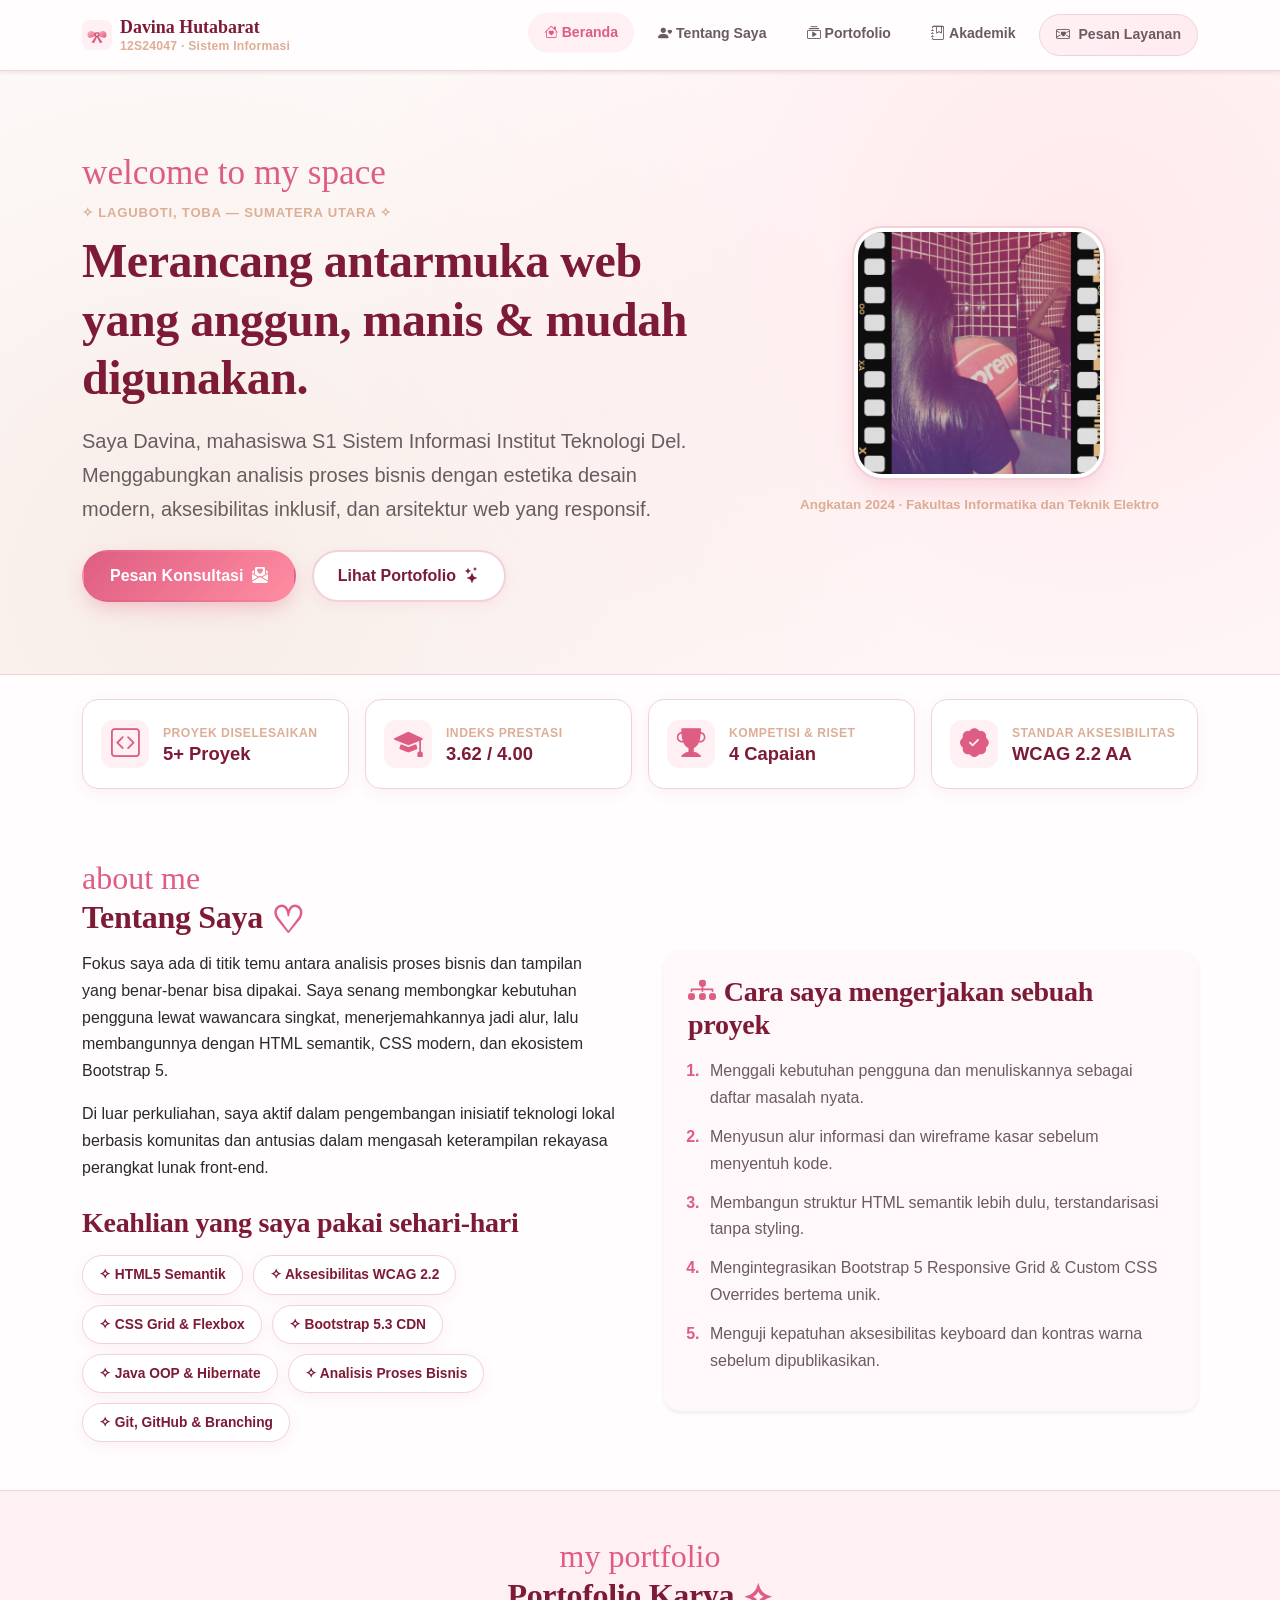
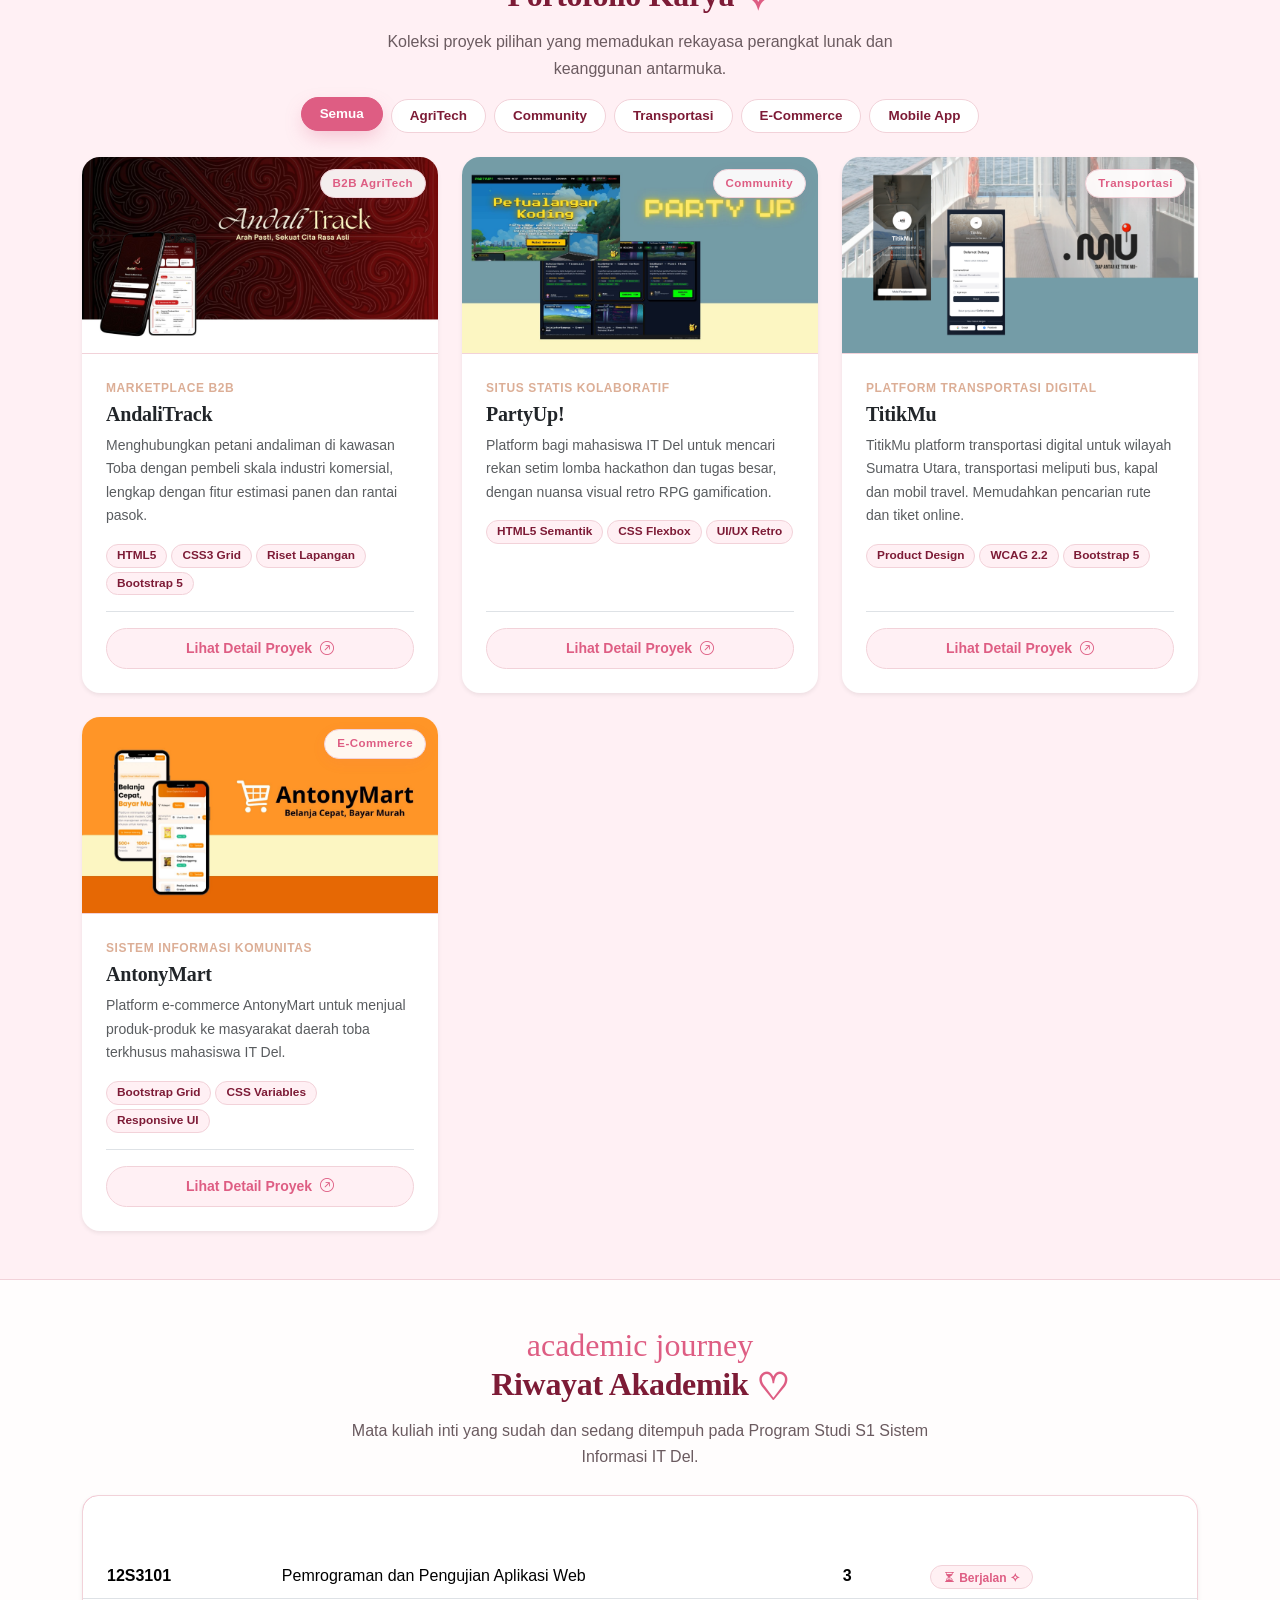
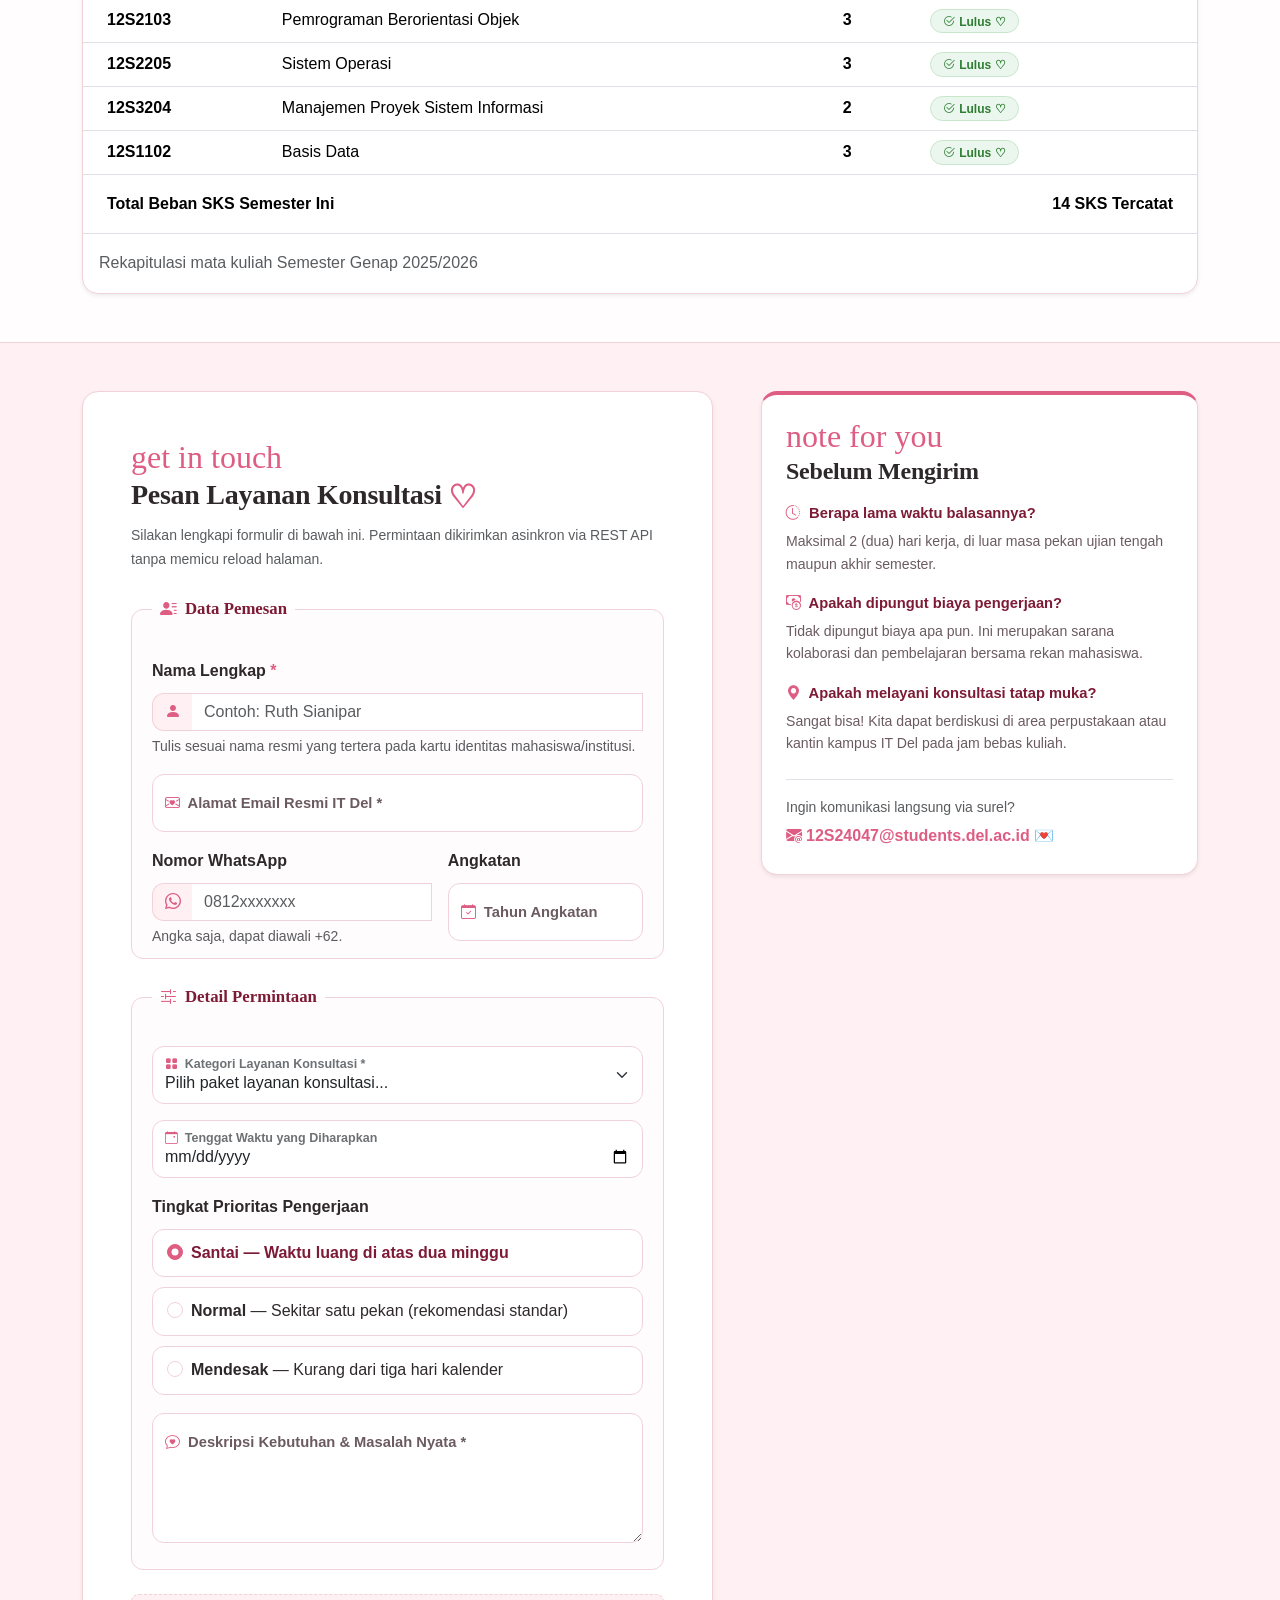
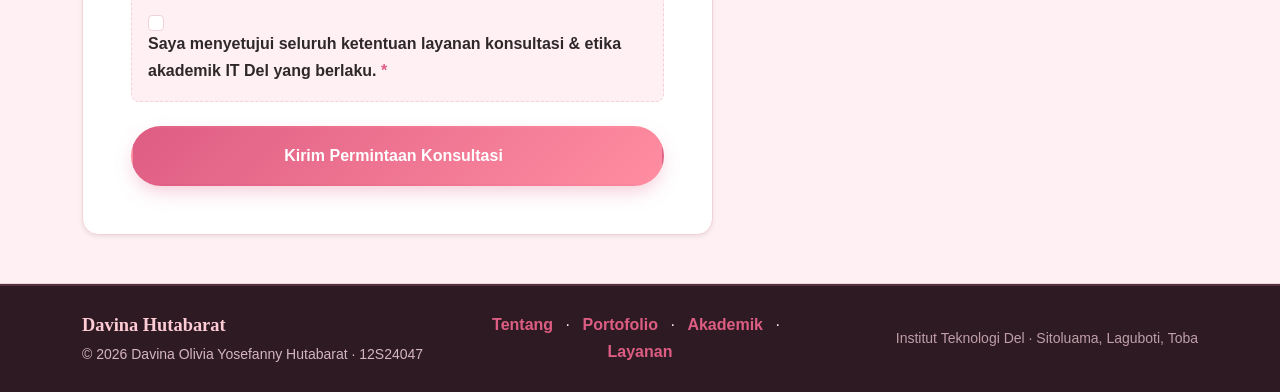
==== commit d4078e8e: "feat(week4): refactor to decoupled CSR architecture with JSON data providers - Move inline styles to" ====
--- a/index.html
+++ b/index.html
@@ -3,8 +3,9 @@
 <head>
   <meta charset="UTF-8">
   <meta name="viewport" content="width=device-width, initial-scale=1.0">
-  <meta name="description" content="Portofolio akademik dan layanan konsultasi web Davina Olivia Yosefanny Hutabarat, mahasiswa S1 Sistem Informasi Institut Teknologi Del. Refactored dengan Bootstrap 5 & Advanced CSS.">
-  <title>Davina Olivia Yosefanny Hutabarat — Portofolio Sistem Informasi IT Del (Bootstrap 5)</title>
+  <meta http-equiv="Content-Security-Policy" content="default-src 'self'; script-src 'self' 'unsafe-inline' https://cdn.jsdelivr.net; style-src 'self' 'unsafe-inline' https://cdn.jsdelivr.net https://fonts.googleapis.com; font-src 'self' https://fonts.gstatic.com https://cdn.jsdelivr.net; img-src 'self' data: https:; connect-src 'self' https://jsonplaceholder.typicode.com;">
+  <meta name="description" content="Portofolio akademik dan portal layanan Davina Olivia Yosefanny Hutabarat, mahasiswa S1 Sistem Informasi Institut Teknologi Del. Arsitektur Decoupled Multi-Tier & Dynamic Client-Side Rendering.">
+  <title>Davina Olivia Yosefanny Hutabarat — Portofolio Sistem Informasi IT Del (Decoupled Multi-Tier & Dynamic CSR)</title>
   
   <!-- Favicon -->
   <link rel="icon" type="image/svg+xml" href="assets/pita.svg">
@@ -20,8 +21,8 @@
   <!-- 2. Bootstrap Icons 1.11.3 CDN -->
   <link rel="stylesheet" href="https://cdn.jsdelivr.net/npm/bootstrap-icons@1.11.3/font/bootstrap-icons.min.css">
 
-  <!-- 3. Custom CSS Overrides -->
-  <link rel="stylesheet" href="style.css">
+  <!-- 3. Custom CSS Overrides (Dimuat SETELAH Bootstrap agar style kustom menang tanpa !important) -->
+  <link rel="stylesheet" href="css/custom-style.css">
 </head>
 
 <body>
@@ -229,6 +230,7 @@
             <button type="button" class="btn filter-btn" data-filter="Community">Community</button>
             <button type="button" class="btn filter-btn" data-filter="Transportasi">Transportasi</button>
             <button type="button" class="btn filter-btn" data-filter="E-Commerce">E-Commerce</button>
+            <button type="button" class="btn filter-btn" data-filter="Mobile App">Mobile App</button>
           </div>
         </div>
 
@@ -511,7 +513,7 @@
         <div class="modal-header border-bottom-0 pb-0">
           <div class="d-flex align-items-center gap-2">
             <span class="badge badge-custom fs-6" id="universalModalCategory">Kategori</span>
-            <h1 class="modal-title fs-5 fw-bold text-cherry" id="universalModalTitle">Judul Proyek</h1>
+            <h2 class="modal-title fs-5 fw-bold text-cherry m-0" id="universalModalTitle">Judul Proyek</h2>
           </div>
           <button type="button" class="btn-close" data-bs-dismiss="modal" aria-label="Tutup modal"></button>
         </div>
--- a/css/custom-style.css
+++ b/css/custom-style.css
@@ -0,0 +1,928 @@
+/* =========================================================
+   PORTOFOLIO SISTEM INFORMASI IT DEL - MINGGU 04
+   Arsitektur Decoupled Multi-Tier & Dynamic CSR
+   Pengembang: Davina Olivia Yosefanny Hutabarat (12S24047)
+   File: css/custom-style.css
+   ========================================================= */
+
+/* =========================================================
+   1. CSS CUSTOM PROPERTIES (ROOT VARIABLES - ZERO !important)
+   ========================================================= */
+:root {
+  /* Palet Warna Primer & Aksen Personal (Coquette / Ballet-Core) */
+  --primary-brand:    #DE5D83; /* Cherry Rose */
+  --primary-hover:    #B83256; /* Cherry Dark */
+  --primary-deep:     #7D1B36; /* Deep Maroon Plum */
+  --primary-soft:     #FFCCD5; /* Soft Blush Pink */
+  --baby-pink:        #FFB6C1; /* Accent Baby Pink */
+  --pink-light:       #FFE3E8; /* Tint Pink */
+  --dusty-rose:       #DCAE96; /* Elegant Neutral Rose */
+
+  /* Warna Permukaan & Background */
+  --surface-bg:       #FFFFFF; /* Pure White */
+  --surface-page:     #FFFDFD; /* Clean Blush White */
+  --surface-alt:      #FFF0F4; /* Soft Pastel Container */
+  --surface-panel:    #FFF8FA; /* Card Surface Accent */
+  --surface-checked:  #FFE8EE; /* Selected State */
+
+  /* Tipografi & Kontras Teks WCAG AA */
+  --text-main:        #2E282A; /* Deep Charcoal Plum */
+  --text-muted:       #6B5B60; /* Soft Charcoal */
+  --border-color:     #F2D2D9; /* Soft Rose Border */
+  --border-color-alt: #FCE3E8; /* Light Hairline */
+
+  /* Font Families */
+  --font-title:       "Playfair Display", Georgia, serif;
+  --font-script:      "Great Vibes", cursive;
+  --font-body:        "Quicksand", -apple-system, BlinkMacSystemFont, "Segoe UI", Roboto, sans-serif;
+
+  /* Jarak & Bentuk (Geometry) */
+  --card-radius:      18px;
+  --radius-pill:      999px;
+  --radius-sm:        12px;
+
+  /* Elevasi Bayangan (Shadow System) */
+  --shadow-sm:        0 4px 14px rgba(222, 93, 131, 0.08);
+  --shadow-lift:      0 12px 28px -4px rgba(222, 93, 131, 0.18), 0 4px 12px -2px rgba(255, 182, 193, 0.22);
+  --shadow-btn:       0 8px 20px -4px rgba(222, 93, 131, 0.35);
+
+  /* Transisi Halus */
+  --transition-smooth: all 0.25s cubic-bezier(0.165, 0.84, 0.44, 1);
+}
+
+/* =========================================================
+   2. DASAR HALAMAN & SCROLLBAR KUSTOM
+   ========================================================= */
+html {
+  scroll-behavior: smooth;
+}
+
+body {
+  font-family: var(--font-body);
+  font-size: 16px;
+  line-height: 1.68;
+  color: var(--text-main);
+  background-color: var(--surface-page);
+  -webkit-font-smoothing: antialiased;
+  overflow-x: hidden;
+}
+
+/* Scrollbar bernuansa Ballet-Core */
+::-webkit-scrollbar {
+  width: 9px;
+}
+::-webkit-scrollbar-track {
+  background: var(--surface-page);
+}
+::-webkit-scrollbar-thumb {
+  background: var(--baby-pink);
+  border-radius: var(--radius-pill);
+  border: 2px solid var(--surface-page);
+}
+::-webkit-scrollbar-thumb:hover {
+  background: var(--primary-brand);
+}
+
+::selection {
+  background-color: var(--primary-soft);
+  color: var(--primary-deep);
+}
+
+/* Aksesibilitas: Skip to Content */
+.skip-link {
+  position: absolute;
+  left: -9999px;
+  top: 0;
+  background: var(--primary-deep);
+  color: #FFFFFF;
+  padding: 10px 18px;
+  border-radius: var(--radius-pill);
+  font-weight: 700;
+  z-index: 1050;
+  text-decoration: none;
+  box-shadow: var(--shadow-lift);
+}
+.skip-link:focus {
+  left: 20px;
+  top: 20px;
+}
+
+/* Aksesibilitas: Keyboard Focus Ring Terstandarisasi */
+a:focus-visible,
+button:focus-visible,
+input:focus-visible,
+select:focus-visible,
+textarea:focus-visible {
+  outline: 3px solid var(--primary-brand);
+  outline-offset: 3px;
+  border-radius: 6px;
+}
+
+/* =========================================================
+   3. SELEKTOR TINGKAT LANJUT: PSEUDO-CLASSES :is() & :not()
+   ========================================================= */
+:is(h1, h2, h3, h4, h5, h6) {
+  font-family: var(--font-title);
+  font-weight: 700;
+  color: var(--primary-deep);
+  letter-spacing: -0.01em;
+}
+
+a:not(.btn):not(.nav-link):not(.brand) {
+  color: var(--primary-brand);
+  transition: var(--transition-smooth);
+}
+a:not(.btn):not(.nav-link):not(.brand):hover {
+  color: var(--primary-hover);
+}
+
+/* Utility Helpers */
+.text-cherry { color: var(--primary-brand); }
+.bg-card-panel { background-color: var(--surface-panel); }
+.border-custom { border: 1.5px solid var(--border-color); }
+
+.heart-accent, .sparkle-accent {
+  color: var(--primary-brand);
+  font-size: 1.15em;
+  vertical-align: middle;
+}
+
+.section-script-kicker {
+  font-family: var(--font-script);
+  font-size: 2rem;
+  color: var(--primary-brand);
+  display: block;
+  line-height: 1.1;
+  margin-bottom: 2px;
+}
+
+.bagian-alt {
+  background-color: var(--surface-alt);
+  border-block: 1px solid var(--border-color);
+}
+
+.bagian-lede {
+  color: var(--text-muted);
+  max-width: 65ch;
+  margin-inline: auto;
+  font-size: 1rem;
+}
+
+/* =========================================================
+   4. RESPONSIVE NAVBAR (STICKY-TOP & BRAND IDENTITY)
+   ========================================================= */
+.custom-navbar {
+  background-color: rgba(255, 253, 253, 0.94);
+  backdrop-filter: blur(12px);
+  -webkit-backdrop-filter: blur(12px);
+  border-bottom: 1.5px solid var(--border-color);
+  padding-block: 12px;
+  transition: var(--transition-smooth);
+}
+
+.brand-ribbon {
+  transition: transform 0.3s ease;
+}
+.navbar-brand:hover .brand-ribbon {
+  transform: rotate(12deg) scale(1.1);
+}
+
+.brand-text {
+  display: flex;
+  flex-direction: column;
+  line-height: 1.2;
+}
+.brand-text strong {
+  font-family: var(--font-title);
+  font-size: 1.12rem;
+  color: var(--primary-deep);
+}
+.brand-text span {
+  font-size: 0.76rem;
+  font-weight: 600;
+  color: var(--dusty-rose);
+  letter-spacing: 0.02em;
+}
+
+/* Combinator anak langsung (A > B): Navbar Links */
+.navbar-nav > .nav-item > .nav-link {
+  font-size: 0.88rem;
+  font-weight: 600;
+  color: var(--text-muted);
+  padding: 8px 16px;
+  border-radius: var(--radius-pill);
+  transition: var(--transition-smooth);
+}
+
+.navbar-nav > .nav-item > .nav-link:hover,
+.navbar-nav > .nav-item > .nav-link.active {
+  background-color: var(--surface-alt);
+  color: var(--primary-brand);
+  transform: translateY(-1.5px);
+}
+
+.nav-btn-cta {
+  background: linear-gradient(135deg, var(--surface-alt) 0%, #FFEBF0 100%);
+  border: 1px solid var(--border-color);
+  color: var(--primary-brand);
+}
+
+/* =========================================================
+   5. HERO SECTION & CALL-TO-ACTION (CTA)
+   ========================================================= */
+.hero {
+  background: radial-gradient(circle at 85% 30%, rgba(255, 182, 193, 0.28) 0%, rgba(255, 253, 253, 0) 65%),
+              radial-gradient(circle at 15% 85%, rgba(220, 174, 150, 0.22) 0%, rgba(255, 253, 253, 0) 60%);
+  border-bottom: 1.5px solid var(--border-color);
+}
+
+.hero-script-tag {
+  font-family: var(--font-script);
+  font-size: 2.2rem;
+  color: var(--primary-brand);
+  display: block;
+}
+
+.hero-kicker {
+  font-size: 0.82rem;
+  font-weight: 700;
+  color: var(--dusty-rose);
+  letter-spacing: 0.06em;
+  text-transform: uppercase;
+}
+
+.hero-title {
+  font-size: clamp(2rem, 4.5vw, 3rem);
+  line-height: 1.22;
+}
+
+.hero-lede {
+  color: var(--text-muted);
+  line-height: 1.7;
+}
+
+.hero-figure {
+  display: inline-block;
+}
+
+.hero-avatar-wrap {
+  position: relative;
+  display: inline-block;
+}
+
+.hero-profile-img {
+  width: 250px;
+  height: 250px;
+  border-radius: 28px;
+  border: 4px solid #FFFFFF;
+  outline: 2px solid var(--border-color);
+  box-shadow: var(--shadow-lift);
+  object-fit: cover;
+  transition: transform 0.35s ease, box-shadow 0.35s ease;
+}
+
+.hero-profile-img:hover {
+  transform: scale(1.03) rotate(-1deg);
+  box-shadow: 0 18px 36px -4px rgba(222, 93, 131, 0.28);
+}
+
+.hero-figure figcaption {
+  font-size: 0.84rem;
+  color: var(--dusty-rose);
+}
+
+/* =========================================================
+   6. TOMBOL ELEGAN COQUETTE (ROUNDED PILL)
+   ========================================================= */
+.btn-utama {
+  background: linear-gradient(135deg, var(--primary-brand) 0%, #FF8DA1 100%);
+  color: #FFFFFF;
+  border: 2px solid transparent;
+  border-radius: var(--radius-pill);
+  padding: 12px 26px;
+  font-weight: 700;
+  box-shadow: var(--shadow-btn);
+  transition: var(--transition-smooth);
+}
+.btn-utama:hover {
+  background: linear-gradient(135deg, var(--primary-hover) 0%, var(--primary-brand) 100%);
+  color: #FFFFFF;
+  transform: translateY(-3px) scale(1.02);
+  box-shadow: 0 12px 24px -4px rgba(222, 93, 131, 0.45);
+}
+
+.btn-garis {
+  background-color: #FFFFFF;
+  color: var(--primary-deep);
+  border: 2px solid var(--border-color);
+  border-radius: var(--radius-pill);
+  padding: 12px 24px;
+  font-weight: 700;
+  box-shadow: var(--shadow-sm);
+  transition: var(--transition-smooth);
+}
+.btn-garis:hover {
+  border-color: var(--primary-brand);
+  color: var(--primary-brand);
+  background-color: var(--surface-alt);
+  transform: translateY(-3px);
+  box-shadow: var(--shadow-lift);
+}
+
+/* =========================================================
+   7. METRIC CARD DENGAN PSEUDO-ELEMENT ::before
+   ========================================================= */
+.metric-card {
+  position: relative;
+  background: var(--surface-bg);
+  border: 1.5px solid var(--border-color);
+  border-radius: 16px;
+  padding: 20px 18px;
+  overflow: hidden;
+  box-shadow: var(--shadow-sm);
+  transition: transform 0.25s ease, box-shadow 0.25s ease;
+  display: flex;
+  align-items: center;
+  gap: 14px;
+}
+
+.metric-card::before {
+  content: "";
+  position: absolute;
+  top: 0;
+  left: 0;
+  right: 0;
+  height: 4px;
+  background-color: var(--primary-brand);
+  transform: scaleX(0);
+  transform-origin: left;
+  transition: transform 0.3s ease;
+}
+
+.metric-card:hover {
+  transform: translateY(-4px);
+  box-shadow: var(--shadow-lift);
+}
+
+.metric-card:hover::before {
+  transform: scaleX(1);
+}
+
+.metric-card:focus-within {
+  border-color: var(--primary-brand);
+  box-shadow: 0 0 0 3px rgba(222, 93, 131, 0.2);
+}
+
+.metric-card .card-icon {
+  font-size: 1.8rem;
+  color: var(--primary-brand);
+  display: flex;
+  align-items: center;
+  justify-content: center;
+  width: 48px;
+  height: 48px;
+  background-color: var(--surface-alt);
+  border-radius: var(--radius-sm);
+}
+
+.metric-card .card-info {
+  display: flex;
+  flex-direction: column;
+}
+
+.metric-label {
+  font-size: 0.76rem;
+  font-weight: 700;
+  color: var(--dusty-rose);
+  text-transform: uppercase;
+  letter-spacing: 0.04em;
+}
+
+.metric-value {
+  font-size: 1.15rem;
+  font-weight: 700;
+  color: var(--primary-deep);
+  line-height: 1.2;
+}
+
+/* =========================================================
+   8. TENTANG SAYA & DAFTAR KEAHLIAN
+   ========================================================= */
+.daftar-keahlian {
+  list-style: none;
+  display: flex;
+  flex-wrap: wrap;
+  gap: 10px;
+}
+.daftar-keahlian li {
+  background-color: var(--surface-bg);
+  border: 1.5px solid var(--border-color);
+  border-radius: var(--radius-pill);
+  padding: 7px 16px;
+  font-size: 0.86rem;
+  font-weight: 600;
+  color: var(--primary-deep);
+  box-shadow: var(--shadow-sm);
+  transition: var(--transition-smooth);
+}
+.daftar-keahlian li:hover {
+  background-color: var(--surface-alt);
+  border-color: var(--primary-brand);
+  color: var(--primary-brand);
+  transform: translateY(-2px);
+  box-shadow: var(--shadow-lift);
+}
+
+.daftar-langkah {
+  color: var(--text-muted);
+}
+.daftar-langkah li {
+  margin-bottom: 12px;
+  padding-left: 6px;
+}
+.daftar-langkah li::marker {
+  color: var(--primary-brand);
+  font-weight: 700;
+}
+
+p + p {
+  margin-top: 14px;
+}
+
+/* =========================================================
+   9. KARTU PORTOFOLIO & DYNAMIC CSR STYLING
+   ========================================================= */
+.kartu-proyek {
+  background-color: var(--surface-bg);
+  border: 1.5px solid var(--border-color);
+  border-radius: var(--card-radius);
+  overflow: hidden;
+  box-shadow: var(--shadow-sm);
+  transition: transform 0.3s cubic-bezier(0.165, 0.84, 0.44, 1), box-shadow 0.3s ease, border-color 0.3s ease;
+  position: relative;
+}
+
+.kartu-proyek:hover {
+  transform: translateY(-6px) scale(1.015);
+  box-shadow: var(--shadow-lift);
+  border-color: var(--baby-pink);
+}
+
+.kartu-gambar-wrap {
+  position: relative;
+  overflow: hidden;
+  border-bottom: 1.5px solid var(--border-color);
+}
+
+.kartu-gambar {
+  width: 100%;
+  aspect-ratio: 20 / 11;
+  object-fit: cover;
+  transition: transform 0.4s ease;
+}
+
+.kartu-proyek:hover .kartu-gambar {
+  transform: scale(1.06);
+}
+
+.kartu-badge {
+  position: absolute;
+  top: 12px;
+  right: 12px;
+  background: rgba(255, 253, 253, 0.94);
+  color: var(--primary-brand);
+  font-size: 0.72rem;
+  font-weight: 700;
+  letter-spacing: 0.04em;
+  padding: 4px 12px;
+  border-radius: var(--radius-pill);
+  border: 1px solid var(--border-color);
+  backdrop-filter: blur(4px);
+  box-shadow: var(--shadow-sm);
+}
+
+.kartu-isi {
+  padding: 24px;
+}
+
+.kartu-label {
+  font-size: 0.75rem;
+  font-weight: 700;
+  color: var(--dusty-rose);
+  letter-spacing: 0.05em;
+  text-transform: uppercase;
+  margin-bottom: 4px;
+}
+
+.badge-custom {
+  background-color: var(--surface-alt);
+  color: var(--primary-deep);
+  border: 1px solid var(--border-color);
+  font-size: 0.74rem;
+  font-weight: 600;
+  padding: 5px 10px;
+  border-radius: var(--radius-pill);
+}
+
+.btn-modal-trigger {
+  background-color: var(--surface-alt);
+  color: var(--primary-brand);
+  border: 1.5px solid var(--border-color);
+  border-radius: var(--radius-pill);
+  font-weight: 700;
+  padding: 9px 18px;
+  transition: var(--transition-smooth);
+}
+.btn-modal-trigger:hover {
+  background-color: var(--primary-brand);
+  color: #FFFFFF;
+  border-color: var(--primary-brand);
+  transform: translateY(-2px);
+  box-shadow: var(--shadow-sm);
+}
+
+/* =========================================================
+   10. FILTER KATEGORI PORTOFOLIO
+   ========================================================= */
+.filter-btn-group {
+  display: flex;
+  flex-wrap: wrap;
+  gap: 8px;
+}
+
+.filter-btn {
+  background-color: var(--surface-bg);
+  color: var(--primary-deep);
+  border: 1.5px solid var(--border-color);
+  border-radius: var(--radius-pill);
+  padding: 6px 18px;
+  font-size: 0.84rem;
+  font-weight: 600;
+  transition: var(--transition-smooth);
+}
+
+.filter-btn:hover,
+.filter-btn.active {
+  background-color: var(--primary-brand);
+  color: #FFFFFF;
+  border-color: var(--primary-brand);
+  transform: translateY(-2px);
+  box-shadow: var(--shadow-btn);
+}
+
+/* =========================================================
+   11. UI STATES (LOADING, EMPTY, ERROR)
+   ========================================================= */
+/* Skeleton Loading Shimmer Matching Ballet-Core */
+.placeholder-glow .placeholder {
+  background-color: #F7DDE3;
+  opacity: 0.7;
+}
+
+/* Empty State Card */
+.empty-state-box {
+  background-color: var(--surface-bg);
+  border: 1.5px dashed var(--border-color);
+  border-radius: 20px;
+  padding: 40px 24px;
+  max-width: 520px;
+  margin: 0 auto;
+}
+
+/* Error State Fallback Alert */
+.error-state-box {
+  background-color: #FFF5F7;
+  border: 1.5px solid #F5C2C7;
+  border-radius: 20px;
+  padding: 36px 24px;
+  max-width: 560px;
+  margin: 0 auto;
+}
+
+.btn-retry {
+  background-color: var(--primary-brand);
+  color: #FFFFFF;
+  border: 1.5px solid var(--primary-brand);
+  border-radius: var(--radius-pill);
+  padding: 8px 22px;
+  font-weight: 700;
+  font-size: 0.9rem;
+  transition: var(--transition-smooth);
+  display: inline-flex;
+  align-items: center;
+  gap: 8px;
+}
+.btn-retry:hover {
+  background-color: var(--primary-hover);
+  color: #FFFFFF;
+  border-color: var(--primary-hover);
+  transform: translateY(-2px);
+  box-shadow: var(--shadow-btn);
+}
+
+/* =========================================================
+   12. TABEL RIWAYAT AKADEMIK DENGAN PSEUDO-CLASS :nth-child()
+   ========================================================= */
+.custom-table {
+  border-collapse: separate;
+  border-spacing: 0;
+}
+
+.table-header-custom {
+  background: linear-gradient(135deg, var(--primary-brand) 0%, #FF8DA1 100%);
+  color: #FFFFFF;
+}
+
+.table-header-custom th {
+  color: #FFFFFF;
+  font-weight: 600;
+  font-family: var(--font-title);
+  border-bottom: none;
+}
+
+.custom-table tbody tr:nth-child(even) {
+  background-color: #FFF9FA;
+}
+
+.custom-table tbody tr:hover {
+  background-color: #FFF0F4;
+}
+
+.table-footer-custom {
+  background-color: #FFF2F5;
+  border-top: 2px solid var(--border-color);
+}
+
+.badge-status-jalan {
+  background-color: #FFF0F3;
+  color: var(--primary-brand);
+  border: 1px solid var(--border-color);
+  padding: 5px 12px;
+  border-radius: var(--radius-pill);
+  font-weight: 700;
+}
+
+.badge-status-lulus {
+  background-color: #EBF7EE;
+  color: #2E7D32;
+  border: 1px solid #C8E6C9;
+  padding: 5px 12px;
+  border-radius: var(--radius-pill);
+  font-weight: 700;
+}
+
+/* =========================================================
+   13. FORMULIR LAYANAN (FLOATING LABELS & VALIDASI)
+   ========================================================= */
+.form-section-group {
+  border: 1.5px solid var(--border-color);
+  border-radius: var(--radius-sm);
+  padding: 22px 20px 10px;
+  background-color: #FFFCFD;
+}
+
+.form-section-legend {
+  float: none;
+  width: auto;
+  font-family: var(--font-title);
+  font-size: 1.05rem;
+  font-weight: 700;
+  color: var(--primary-deep);
+  padding-inline: 8px;
+  margin-bottom: 12px;
+}
+
+.wajib {
+  color: var(--primary-brand);
+}
+
+.input-group-text {
+  background-color: var(--surface-alt);
+  border: 1.5px solid var(--border-color);
+  border-right: none;
+  color: var(--primary-brand);
+  border-radius: var(--radius-sm) 0 0 var(--radius-sm);
+}
+
+.input-group .form-control {
+  border: 1.5px solid var(--border-color);
+  border-left: none;
+  border-radius: 0 var(--radius-sm) var(--radius-sm) 0;
+  font-family: var(--font-body);
+}
+
+.form-floating > .form-control,
+.form-floating > .form-select {
+  border: 1.5px solid var(--border-color);
+  border-radius: var(--radius-sm);
+  font-family: var(--font-body);
+  background-color: #FFFFFF;
+  transition: var(--transition-smooth);
+}
+
+.form-floating > label {
+  color: var(--text-muted);
+  font-weight: 600;
+  font-size: 0.92rem;
+}
+
+.form-floating:focus-within > label {
+  color: var(--primary-brand);
+}
+
+.form-control:focus,
+.form-select:focus {
+  border-color: var(--primary-brand);
+  box-shadow: 0 0 0 4px rgba(222, 93, 131, 0.15);
+  background-color: #FFFFFF;
+}
+
+.form-floating + .form-floating {
+  margin-top: 14px;
+}
+
+.custom-radio-item,
+.custom-check-item {
+  padding: 10px 14px 10px 38px;
+  border: 1.5px solid var(--border-color);
+  border-radius: var(--radius-sm);
+  background-color: #FFFFFF;
+  transition: var(--transition-smooth);
+  cursor: pointer;
+}
+
+.custom-radio-item:hover,
+.custom-check-item:hover {
+  border-color: var(--baby-pink);
+  background-color: var(--surface-alt);
+}
+
+.form-check-input {
+  border-color: var(--border-color);
+  cursor: pointer;
+}
+
+.form-check-input:checked {
+  background-color: var(--primary-brand);
+  border-color: var(--primary-brand);
+}
+
+.form-check-input:checked ~ .form-check-label {
+  color: var(--primary-deep);
+  font-weight: 600;
+}
+
+.custom-terms-box {
+  background-color: var(--surface-alt);
+  border: 1.5px dashed var(--border-color);
+}
+
+.invalid-feedback {
+  font-size: 0.8rem;
+  font-weight: 600;
+  color: #DC3545;
+  margin-top: 4px;
+}
+
+.valid-feedback {
+  font-size: 0.8rem;
+  font-weight: 600;
+  color: #198754;
+  margin-top: 4px;
+}
+
+/* =========================================================
+   14. ASIDE (INFORMASI KONSULTASI)
+   ========================================================= */
+.samping {
+  border-top: 4px solid var(--primary-brand);
+  position: sticky;
+  top: 90px;
+}
+
+.tanya-jawab dt {
+  font-size: 0.92rem;
+  font-weight: 700;
+  color: var(--primary-deep);
+  margin-bottom: 4px;
+}
+
+.tanya-jawab dt + dd {
+  font-size: 0.88rem;
+  color: var(--text-muted);
+  margin-bottom: 16px;
+  line-height: 1.6;
+}
+
+/* =========================================================
+   15. FOOTER
+   ========================================================= */
+.site-footer {
+  background-color: #2E1A22;
+  color: #F7E8ED;
+  border-top: 2px solid #54313E;
+}
+
+.footer-title {
+  font-family: var(--font-title);
+  font-size: 1.15rem;
+  color: #FFCCD5;
+}
+
+.footer-copy {
+  color: #D4B5C1;
+}
+
+.footer-nav-links a {
+  color: #F7E8ED;
+  text-decoration: none;
+  font-weight: 600;
+  transition: color 0.2s ease;
+}
+.footer-nav-links a:hover {
+  color: var(--baby-pink);
+  text-decoration: underline;
+}
+
+.footer-kampus {
+  color: #C09EA9;
+}
+
+/* =========================================================
+   16. UNIVERSAL DYNAMIC MODAL & TOAST
+   ========================================================= */
+.custom-modal-content {
+  background-color: #FFFFFF;
+  border: 1.5px solid var(--border-color);
+}
+
+.modal-preview-img {
+  aspect-ratio: 16 / 9;
+  object-fit: cover;
+  border: 1px solid var(--border-color);
+}
+
+.modal-metric-card {
+  background-color: var(--surface-panel);
+  border: 1px solid var(--border-color);
+  border-radius: 10px;
+  padding: 10px 14px;
+  text-align: center;
+}
+.modal-metric-card .metric-number {
+  font-family: var(--font-title);
+  font-size: 1.15rem;
+  font-weight: 700;
+  color: var(--primary-brand);
+}
+.modal-metric-card .metric-name {
+  font-size: 0.72rem;
+  color: var(--text-muted);
+  text-transform: uppercase;
+  font-weight: 600;
+}
+
+.custom-toast {
+  background-color: #FFFFFF;
+  border: 1.5px solid var(--border-color);
+  border-radius: 14px;
+}
+.custom-toast .toast-header {
+  background-color: var(--surface-alt);
+  color: var(--primary-deep);
+  border-bottom: 1px solid var(--border-color);
+}
+
+/* =========================================================
+   17. MEDIA QUERIES & PREFERS-REDUCED-MOTION (ZERO !important)
+   ========================================================= */
+@media (max-width: 991.98px) {
+  .samping {
+    position: static;
+  }
+}
+
+@media (max-width: 575.98px) {
+  .hero-title {
+    font-size: 1.85rem;
+  }
+  .hero-profile-img {
+    width: 180px;
+    height: 180px;
+  }
+  .form-section-group {
+    padding: 18px 14px 6px;
+  }
+}
+
+@media (prefers-reduced-motion: reduce) {
+  html {
+    scroll-behavior: auto;
+  }
+  *, *::before, *::after {
+    animation-duration: 0.01ms;
+    animation-iteration-count: 1;
+    transition-duration: 0.01ms;
+    scroll-behavior: auto;
+  }
+}
